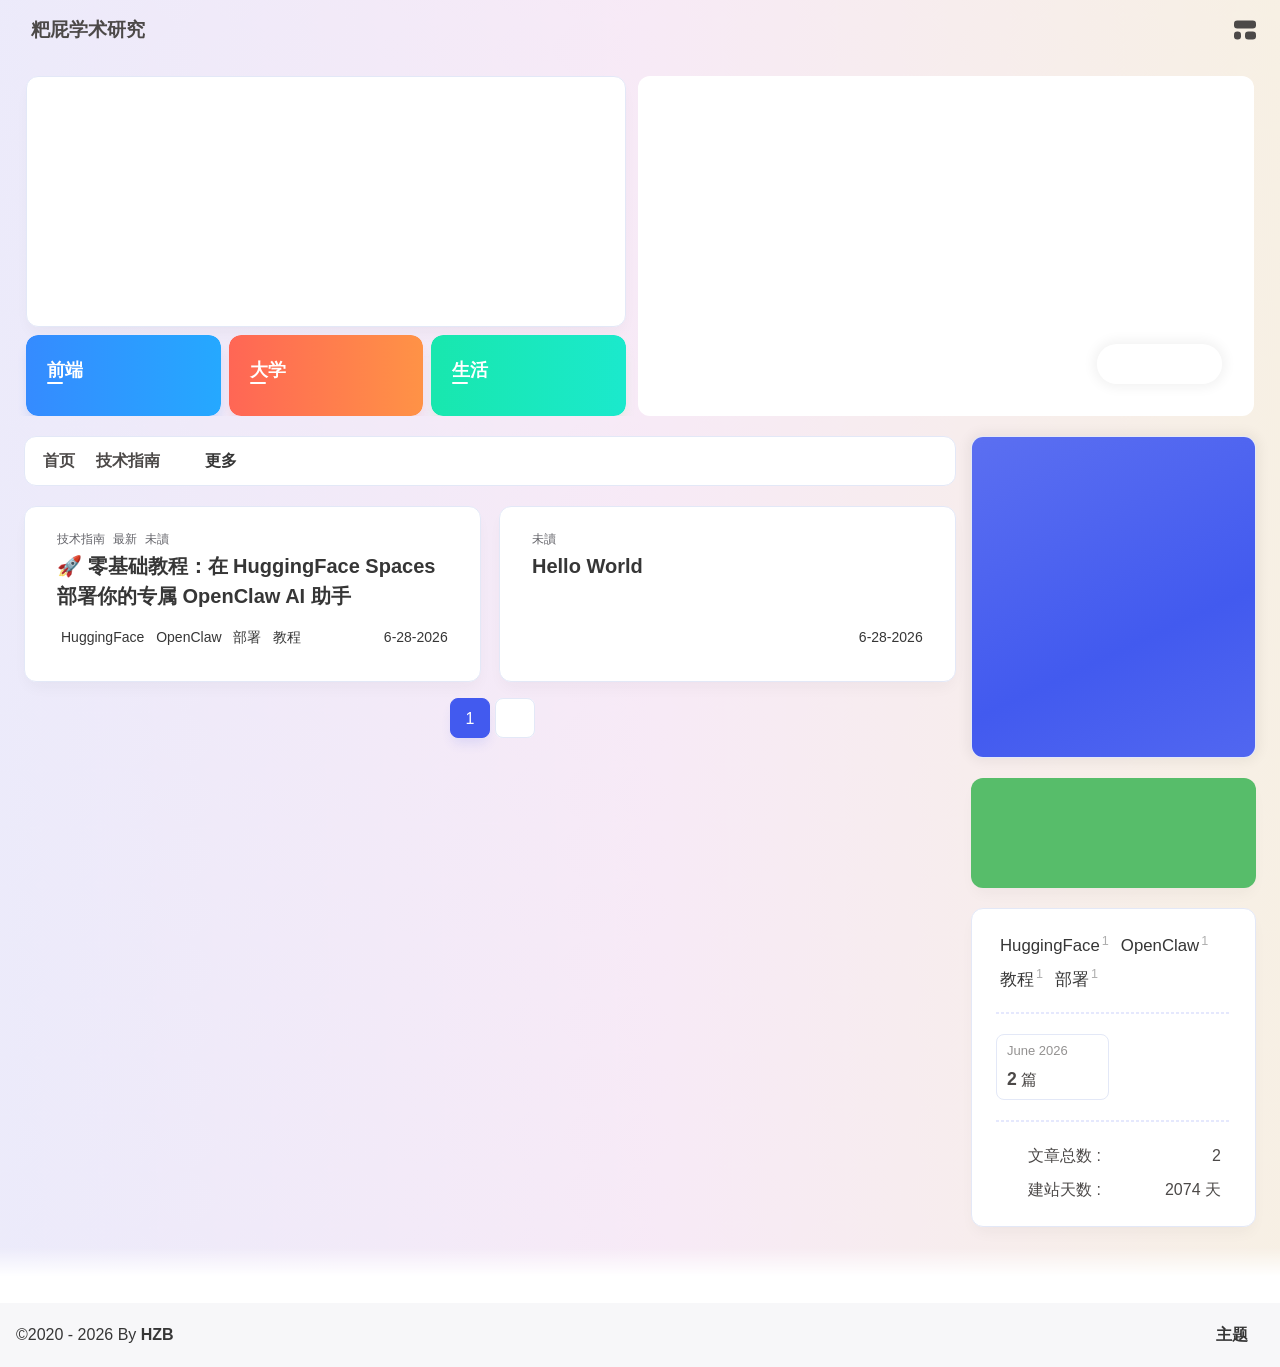
==== index.html @ 5ebb1b1a "Site updated: 2026-06-28 13:34:17" ====
<!DOCTYPE html><html lang="zh" data-theme="light"><head><meta charset="UTF-8"><meta http-equiv="X-UA-Compatible" content="IE=edge"><meta name="viewport" content="width=device-width, initial-scale=1.0, user-scalable=no"><title>粑屁学术研究</title><meta name="author" content="HZB"><meta name="copyright" content="HZB"><meta name="format-detection" content="telephone=no"><meta name="theme-color" content="#f7f9fe"><meta name="mobile-web-app-capable" content="yes"><meta name="apple-touch-fullscreen" content="yes"><meta name="apple-mobile-web-app-title" content="粑屁学术研究"><meta name="application-name" content="粑屁学术研究"><meta name="apple-mobile-web-app-capable" content="yes"><meta name="apple-mobile-web-app-status-bar-style" content="#f7f9fe"><meta property="og:type" content="website"><meta property="og:title" content="粑屁学术研究"><meta property="og:url" content="http://878088.xyz/index.html"><meta property="og:site_name" content="粑屁学术研究"><meta property="og:description"><meta property="og:locale" content="zh"><meta property="og:image" content="https://bu.dusays.com/2023/04/27/64496e511b09c.jpg"><meta property="article:author" content="HZB"><meta property="article:tag"><meta name="twitter:card" content="summary"><meta name="twitter:image" content="https://bu.dusays.com/2023/04/27/64496e511b09c.jpg"><meta name="description"><link rel="shortcut icon" href="/favicon.ico"><link rel="canonical" href="http://878088.xyz/"><link rel="preconnect" href="//cdn.cbd.int"/><meta name="google-site-verification" content="xxx"/><meta name="baidu-site-verification" content="code-xxx"/><meta name="msvalidate.01" content="xxx"/><link rel="stylesheet" href="/css/index.css"><link rel="stylesheet" href="https://cdn.cbd.int/node-snackbar@0.1.16/dist/snackbar.min.css" media="print" onload="this.media='all'"><link rel="stylesheet" href="https://cdn.cbd.int/@fancyapps/ui@6.1.6/dist/fancybox/fancybox.css" media="print" onload="this.media='all'"><script>const GLOBAL_CONFIG = {
  linkPageTop: undefined,
  peoplecanvas: {"enable":true,"img":"https://upload-bbs.miyoushe.com/upload/2024/07/27/125766904/ba62475f396df9de3316a08ed9e65d86_5680958632268053399..png"},
  postHeadAiDescription: {"enable":true,"gptName":"AnZhiYu","mode":"local","switchBtn":false,"btnLink":"https://afdian.net/item/886a79d4db6711eda42a52540025c377","randomNum":3,"basicWordCount":1000,"key":"xxxx","Referer":"https://xx.xx/"},
  diytitle: {"enable":true,"leaveTitle":"w(ﾟДﾟ)w 不要走！再看看嘛！","backTitle":"♪(^∇^*)欢迎肥来！"},
  LA51: undefined,
  greetingBox: undefined,
  twikooEnvId: '',
  commentBarrageConfig:undefined,
  music_page_default: "nav_music",
  root: '/',
  preloader: {"source":3},
  friends_vue_info: undefined,
  navMusic: true,
  mainTone: undefined,
  authorStatus: undefined,
  algolia: undefined,
  localSearch: undefined,
  translate: {"defaultEncoding":2,"translateDelay":0,"msgToTraditionalChinese":"繁","msgToSimplifiedChinese":"简","rightMenuMsgToTraditionalChinese":"转为繁体","rightMenuMsgToSimplifiedChinese":"转为简体"},
  noticeOutdate: undefined,
  highlight: {"plugin":"highlight.js","highlightCopy":true,"highlightLang":true,"highlightHeightLimit":330},
  copy: {
    success: '复制成功',
    error: '复制错误',
    noSupport: '浏览器不支持'
  },
  relativeDate: {
    homepage: false,
    simplehomepage: true,
    post: false
  },
  runtime: '天',
  date_suffix: {
    just: '刚刚',
    min: '分钟前',
    hour: '小时前',
    day: '天前',
    month: '个月前'
  },
  copyright: {"copy":true,"copyrightEbable":false,"limitCount":50,"languages":{"author":"作者: HZB","link":"链接: ","source":"来源: 粑屁学术研究","info":"著作权归作者所有。商业转载请联系作者获得授权，非商业转载请注明出处。","copySuccess":"复制成功，复制和转载请标注本文地址"}},
  lightbox: 'fancybox',
  Snackbar: {"chs_to_cht":"你已切换为繁体","cht_to_chs":"你已切换为简体","day_to_night":"你已切换为深色模式","night_to_day":"你已切换为浅色模式","bgLight":"#425AEF","bgDark":"#1f1f1f","position":"top-center"},
  source: {
    justifiedGallery: {
      js: 'https://cdn.cbd.int/flickr-justified-gallery@2.2.0/dist/fjGallery.min.js',
      css: 'https://cdn.cbd.int/flickr-justified-gallery@2.2.0/dist/fjGallery.css'
    }
  },
  isPhotoFigcaption: false,
  islazyload: true,
  isAnchor: false,
  shortcutKey: undefined,
  autoDarkmode: true
}</script><script id="config-diff">var GLOBAL_CONFIG_SITE = {
  configTitle: '粑屁学术研究',
  title: '粑屁学术研究',
  postAI: '',
  pageFillDescription: '',
  isPost: false,
  isHome: true,
  isHighlightShrink: false,
  isToc: false,
  postUpdate: '2026-06-28 13:34:13',
  postMainColor: '',
}</script><noscript><style type="text/css">
  #nav {
    opacity: 1
  }
  .justified-gallery img {
    opacity: 1
  }

  #recent-posts time,
  #post-meta time {
    display: inline !important
  }
</style></noscript><script>(win=>{
      win.saveToLocal = {
        set: (key, value, ttl) => {
          if (ttl === 0) return
          const now = Date.now()
          const expiry = now + ttl * 86400000
          const item = {
            value,
            expiry
          }
          localStorage.setItem(key, JSON.stringify(item))
        },
      
        get: key => {
          const itemStr = localStorage.getItem(key)
      
          if (!itemStr) {
            return undefined
          }
          const item = JSON.parse(itemStr)
          const now = Date.now()
      
          if (now > item.expiry) {
            localStorage.removeItem(key)
            return undefined
          }
          return item.value
        }
      }
    
      win.getScript = (url, attr = {}) => new Promise((resolve, reject) => {
        const script = document.createElement('script')
        script.src = url
        script.async = true
        script.onerror = reject
        script.onload = script.onreadystatechange = function() {
          const loadState = this.readyState
          if (loadState && loadState !== 'loaded' && loadState !== 'complete') return
          script.onload = script.onreadystatechange = null
          resolve()
        }

        Object.keys(attr).forEach(key => {
          script.setAttribute(key, attr[key])
        })

        document.head.appendChild(script)
      })
    
      win.getCSS = (url, id = false) => new Promise((resolve, reject) => {
        const link = document.createElement('link')
        link.rel = 'stylesheet'
        link.href = url
        if (id) link.id = id
        link.onerror = reject
        link.onload = link.onreadystatechange = function() {
          const loadState = this.readyState
          if (loadState && loadState !== 'loaded' && loadState !== 'complete') return
          link.onload = link.onreadystatechange = null
          resolve()
        }
        document.head.appendChild(link)
      })
    
      win.activateDarkMode = () => {
        document.documentElement.setAttribute('data-theme', 'dark')
        if (document.querySelector('meta[name="theme-color"]') !== null) {
          document.querySelector('meta[name="theme-color"]').setAttribute('content', '#18171d')
        }
      }
      win.activateLightMode = () => {
        document.documentElement.setAttribute('data-theme', 'light')
        if (document.querySelector('meta[name="theme-color"]') !== null) {
          document.querySelector('meta[name="theme-color"]').setAttribute('content', '#f7f9fe')
        }
      }
      const t = saveToLocal.get('theme')
    
          const isDarkMode = window.matchMedia('(prefers-color-scheme: dark)').matches
          const isLightMode = window.matchMedia('(prefers-color-scheme: light)').matches
          const isNotSpecified = window.matchMedia('(prefers-color-scheme: no-preference)').matches
          const hasNoSupport = !isDarkMode && !isLightMode && !isNotSpecified

          if (t === undefined) {
            if (isLightMode) activateLightMode()
            else if (isDarkMode) activateDarkMode()
            else if (isNotSpecified || hasNoSupport) {
              const now = new Date()
              const hour = now.getHours()
              const isNight = hour <= 6 || hour >= 18
              isNight ? activateDarkMode() : activateLightMode()
            }
            window.matchMedia('(prefers-color-scheme: dark)').addListener(e => {
              if (saveToLocal.get('theme') === undefined) {
                e.matches ? activateDarkMode() : activateLightMode()
              }
            })
          } else if (t === 'light') activateLightMode()
          else activateDarkMode()
        
      const asideStatus = saveToLocal.get('aside-status')
      if (asideStatus !== undefined) {
        if (asideStatus === 'hide') {
          document.documentElement.classList.add('hide-aside')
        } else {
          document.documentElement.classList.remove('hide-aside')
        }
      }
    
      const detectApple = () => {
        if(/iPad|iPhone|iPod|Macintosh/.test(navigator.userAgent)){
          document.documentElement.classList.add('apple')
        }
      }
      detectApple()
    })(window)</script><link rel="stylesheet" href="/css/custom.css" media="defer" onload="this.media='all'"><meta name="generator" content="Hexo 8.1.2"></head><body data-type="anzhiyu"><div id="web_bg"></div><div id="an_music_bg"></div><div id="loading-box" onclick="document.getElementById(&quot;loading-box&quot;).classList.add(&quot;loaded&quot;)"><div class="loading-bg"><img class="loading-img nolazyload" alt="加载头像" src="https://npm.elemecdn.com/anzhiyu-blog-static@1.0.4/img/avatar.jpg"/><div class="loading-image-dot"></div></div></div><script>const preloader = {
  endLoading: () => {
    document.getElementById('loading-box').classList.add("loaded");
  },
  initLoading: () => {
    document.getElementById('loading-box').classList.remove("loaded")
  }
}
window.addEventListener('load',()=> { preloader.endLoading() })
setTimeout(function(){preloader.endLoading();},10000)

if (true) {
  document.addEventListener('pjax:send', () => { preloader.initLoading() })
  document.addEventListener('pjax:complete', () => { preloader.endLoading() })
}</script><link rel="stylesheet" href="https://cdn.cbd.int/anzhiyu-theme-static@1.1.10/progress_bar/progress_bar.css"/><script async="async" src="https://cdn.cbd.int/pace-js@1.2.4/pace.min.js" data-pace-options="{ &quot;restartOnRequestAfter&quot;:false,&quot;eventLag&quot;:false}"></script><div class="page" id="body-wrap"><header class="not-top-img" id="page-header"><nav id="nav"><div id="nav-group"><span id="blog_name"><a id="site-name" href="/" accesskey="h"><div class="title">粑屁学术研究</div><i class="anzhiyufont anzhiyu-icon-house-chimney"></i></a></span><div class="mask-name-container"><div id="name-container"><a id="page-name" href="javascript:anzhiyu.scrollToDest(0, 500)">PAGE_NAME</a></div></div><div id="menus"></div><div id="nav-right"><div class="nav-button" id="randomPost_button"><a class="site-page" onclick="toRandomPost()" title="隨機前往一個文章" href="javascript:void(0);"><i class="anzhiyufont anzhiyu-icon-dice"></i></a></div><input id="center-console" type="checkbox"/><label class="widget" for="center-console" title="中控台" onclick="anzhiyu.switchConsole();"><i class="left"></i><i class="widget center"></i><i class="widget right"></i></label><div id="console"><div class="console-card-group-reward"><ul class="reward-all console-card"><li class="reward-item"><a href="https://npm.elemecdn.com/anzhiyu-blog@1.1.6/img/post/common/qrcode-weichat.png" target="_blank"><img class="post-qr-code-img" alt="微信" src= "[data-uri]" onerror="this.onerror=null,this.src=&quot;/img/404.jpg&quot;" data-lazy-src="https://npm.elemecdn.com/anzhiyu-blog@1.1.6/img/post/common/qrcode-weichat.png"/></a><div class="post-qr-code-desc">微信</div></li><li class="reward-item"><a href="https://npm.elemecdn.com/anzhiyu-blog@1.1.6/img/post/common/qrcode-alipay.png" target="_blank"><img class="post-qr-code-img" alt="支付宝" src= "[data-uri]" onerror="this.onerror=null,this.src=&quot;/img/404.jpg&quot;" data-lazy-src="https://npm.elemecdn.com/anzhiyu-blog@1.1.6/img/post/common/qrcode-alipay.png"/></a><div class="post-qr-code-desc">支付宝</div></li></ul></div><div class="console-card-group"><div class="console-card-group-left"><div class="console-card" id="card-newest-comments"><div class="card-content"><div class="author-content-item-tips">互動</div><span class="author-content-item-title"> 最新评论</span></div><div class="aside-list"><span>正在加载中...</span></div></div></div><div class="console-card-group-right"><div class="console-card tags"><div class="card-content"><div class="author-content-item-tips">興趣點</div><span class="author-content-item-title">尋找你感興趣的領域</span><div class="card-tags"><div class="item-headline"></div><div class="card-tag-cloud"><a href="/tags/HuggingFace/" style="font-size: 1.05rem;">HuggingFace<sup>1</sup></a><a href="/tags/OpenClaw/" style="font-size: 1.05rem;">OpenClaw<sup>1</sup></a><a href="/tags/%E6%95%99%E7%A8%8B/" style="font-size: 1.05rem;">教程<sup>1</sup></a><a href="/tags/%E9%83%A8%E7%BD%B2/" style="font-size: 1.05rem;">部署<sup>1</sup></a></div></div><hr/></div></div><div class="console-card history"><div class="item-headline"><i class="anzhiyufont anzhiyu-icon-box-archiv"></i><span>文章</span></div><div class="card-archives"><div class="item-headline"><i class="anzhiyufont anzhiyu-icon-archive"></i><span>归档</span></div><ul class="card-archive-list"><li class="card-archive-list-item"><a class="card-archive-list-link" href="/archives/2026/06/"><span class="card-archive-list-date">June 2026</span><div class="card-archive-list-count-group"><span class="card-archive-list-count">2</span><span>篇</span></div></a></li></ul></div><hr/></div></div></div><div class="button-group"><div class="console-btn-item"><a class="darkmode_switchbutton" title="顯示模式切換" href="javascript:void(0);"><i class="anzhiyufont anzhiyu-icon-moon"></i></a></div><div class="console-btn-item" id="consoleHideAside" onclick="anzhiyu.hideAsideBtn()" title="邊欄顯示控制"><a class="asideSwitch"><i class="anzhiyufont anzhiyu-icon-arrows-left-right"></i></a></div><div class="console-btn-item" id="consoleMusic" onclick="anzhiyu.musicToggle()" title="音樂開關"><a class="music-switch"><i class="anzhiyufont anzhiyu-icon-music"></i></a></div></div><div class="console-mask" onclick="anzhiyu.hideConsole()" href="javascript:void(0);"></div></div><div class="nav-button" id="nav-totop"><a class="totopbtn" href="javascript:void(0);"><i class="anzhiyufont anzhiyu-icon-arrow-up"></i><span id="percent" onclick="anzhiyu.scrollToDest(0,500)">0</span></a></div><div id="toggle-menu"><a class="site-page" href="javascript:void(0);" title="切換"><i class="anzhiyufont anzhiyu-icon-bars"></i></a></div></div></div></nav></header><main id="blog-container"><div id="home_top"><div class="swiper_container_card" style="height: auto;width: 100%"><div id="bannerGroup"><div id="random-banner"><canvas id="peoplecanvas"></canvas><a id="random-hover" href="javascript:toRandomPost()"><i class="anzhiyufont anzhiyu-icon-paper-plane"></i><div class="bannerText">随便逛逛<i class="anzhiyufont anzhiyu-icon-arrow-right"></i></div></a></div><div class="categoryGroup"><div class="categoryItem" style="box-shadow:var(--anzhiyu-shadow-blue)"><a class="categoryButton blue" href="/categories/%E5%89%8D%E7%AB%AF%E5%BC%80%E5%8F%91/"><span class="categoryButtonText">前端</span><i class="anzhiyufont anzhiyu-icon-dove"></i></a></div><div class="categoryItem" style="box-shadow:var(--anzhiyu-shadow-red)"><a class="categoryButton red" href="/categories/%E5%A4%A7%E5%AD%A6%E7%94%9F%E6%B6%AF/"><span class="categoryButtonText">大学</span><i class="anzhiyufont anzhiyu-icon-fire"></i></a></div><div class="categoryItem" style="box-shadow:var(--anzhiyu-shadow-green)"><a class="categoryButton green" href="/categories/%E7%94%9F%E6%B4%BB%E6%97%A5%E5%B8%B8/"><span class="categoryButtonText">生活</span><i class="anzhiyufont anzhiyu-icon-book"></i></a></div></div></div><div class="topGroup"><div class="recent-post-item" onclick="pjax.loadUrl(&quot;/2026/06/28/hello-world/&quot;)"><div class="post_cover left_radius"><a href="2026/06/28/hello-world/" title="Hello World"><span class="recent-post-top-text">荐</span><img class="post_bg" onerror="this.onerror=null;this.src='/img/404.jpg'" alt="cover"></a></div><div class="recent-post-info"><a class="article-title" href="2026/06/28/hello-world/" title="Hello World">Hello World</a></div></div><div class="recent-post-item" onclick="pjax.loadUrl(&quot;/2026/06/28/huggingface-spaces-deploy/&quot;)"><div class="post_cover left_radius"><a href="2026/06/28/huggingface-spaces-deploy/" title="🚀 零基础教程：在 HuggingFace Spaces 部署你的专属 OpenClaw AI 助手"><span class="recent-post-top-text">荐</span><img class="post_bg" onerror="this.onerror=null;this.src='/img/404.jpg'" alt="cover"></a></div><div class="recent-post-info"><a class="article-title" href="2026/06/28/huggingface-spaces-deploy/" title="🚀 零基础教程：在 HuggingFace Spaces 部署你的专属 OpenClaw AI 助手">🚀 零基础教程：在 HuggingFace Spaces 部署你的专属 OpenClaw AI 助手</a></div></div><a class="todayCard" id="todayCard" target="_blank" rel="noopener" href="https://docs.anheyu.com/" style="z-index: 1;"><div class="todayCard-info"><div class="todayCard-tips">新品主题</div><div class="todayCard-title">Theme-AnZhiYu</div></div><img class="todayCard-cover" src= "[data-uri]" onerror="this.onerror=null,this.src=&quot;/img/404.jpg&quot;" data-lazy-src="https://bu.dusays.com/2023/05/13/645fa3cf90d70.webp" onerror="this.onerror=null;this.src='/img/404.jpg'" alt="封面"><div class="banner-button-group"><div class="banner-button" onclick="event.stopPropagation();event.preventDefault();anzhiyu.hideTodayCard();"><i class="anzhiyufont anzhiyu-icon-arrow-circle-right"></i><span class="banner-button-text">更多推荐</span></div></div></a></div><link rel="stylesheet"></div></div><div class="layout" id="content-inner"><div class="recent-posts" id="recent-posts"><div id="categoryBar"><div class="category-bar" id="category-bar"><div id="catalog-bar"><div id="catalog-list"><div class="catalog-list-item" id="首页"><a href="/">首页</a></div>
    <div class="catalog-list-item" id="/categories/技术指南/">
      <a href="/categories/技术指南/">
        技术指南
      </a>
    </div>
    </div><div class="category-bar-next" id="category-bar-next" onclick="anzhiyu.scrollCategoryBarToRight()"><i class="anzhiyufont anzhiyu-icon-angle-double-right"></i></div><a class="catalog-more" href="/categories/">更多</a></div></div></div><div class="recent-post-item lastestpost-item" onclick="pjax.loadUrl('/2026/06/28/huggingface-spaces-deploy/')"><div class="recent-post-info no-cover"><div class="recent-post-info-top"><div class="recent-post-info-top-tips"><div class="article-categories-original">技术指南</div><span class="newPost">最新</span><a class="unvisited-post" href="/2026/06/28/huggingface-spaces-deploy/" title="🚀 零基础教程：在 HuggingFace Spaces 部署你的专属 OpenClaw AI 助手">未讀</a></div><a class="article-title" href="/2026/06/28/huggingface-spaces-deploy/" title="🚀 零基础教程：在 HuggingFace Spaces 部署你的专属 OpenClaw AI 助手">🚀 零基础教程：在 HuggingFace Spaces 部署你的专属 OpenClaw AI 助手</a></div><div class="article-meta-wrap"><span class="post-meta-date"><i class="anzhiyufont anzhiyu-icon-calendar-days" style="font-size: 15px; display:none"></i><span class="article-meta-label">发表于</span><time datetime="2026-06-28T13:33:00.000Z" title="发表于 2026-06-28 13:33:00" time="2026-06-28 13:33:00">2026-06-28</time><time class="time_hidden" datetime="2026-06-28T13:34:05.683Z" title="更新于 2026-06-28 13:34:05" time="2026-06-28 13:34:05">2026-06-28</time></span><span class="article-meta tags"><a class="article-meta__tags" href="/tags/HuggingFace/" event.cancelbubble onclick="window.event.cancelBubble=true;"><span> <i class="anzhiyufont anzhiyu-icon-hashtag"></i>HuggingFace</span></a><a class="article-meta__tags" href="/tags/OpenClaw/" event.cancelbubble onclick="window.event.cancelBubble=true;"><span> <i class="anzhiyufont anzhiyu-icon-hashtag"></i>OpenClaw</span></a><a class="article-meta__tags" href="/tags/%E9%83%A8%E7%BD%B2/" event.cancelbubble onclick="window.event.cancelBubble=true;"><span> <i class="anzhiyufont anzhiyu-icon-hashtag"></i>部署</span></a><a class="article-meta__tags" href="/tags/%E6%95%99%E7%A8%8B/" event.cancelbubble onclick="window.event.cancelBubble=true;"><span> <i class="anzhiyufont anzhiyu-icon-hashtag"></i>教程</span></a></span></div><div class="content">想要拥有一个能够自主运行、支持多模型切换且自带个人博客管理能力的 AI 助手吗？通过 HuggingFace Spaces，你可以低成本（甚至免费）部署一套完整的 OpenClaw 环境。
本教程将带你通过一个高度集成的启动脚本，快速搭建起一个包含 OpenClaw Gateway、OpenList 以及 自动同步备份 功能的强大空间。
🌟 核心亮点
全自动初始化：一键配置 OpenClaw 运行环境与目录结构。
多模型动态调度：支持 Google Gemini 系列与 Ollama 云端模型，自动构建轮询备选列表。
集成 Hexo 博客：内置博客初始化与 Git 自动部署流程，让 AI 帮你写文章并直接发布。
持久化同步：内置 sync.py 备份与恢复机制，确保你的助手记忆不丢失。
专业级网关：通过 Nginx 配置反向代理，统一管理 /openclaw 和 /openlist 路径。


🛠️ 部署步骤第一步：创建 HuggingFace Space
登录 HuggingFace，点击 New Space。
Space Name: 随意填写（例如 my-openclaw-as ...</div></div></div><div class="recent-post-item" onclick="pjax.loadUrl('/2026/06/28/hello-world/')"><div class="recent-post-info no-cover"><div class="recent-post-info-top"><div class="recent-post-info-top-tips"><a class="unvisited-post" href="/2026/06/28/hello-world/" title="Hello World">未讀</a></div><a class="article-title" href="/2026/06/28/hello-world/" title="Hello World">Hello World</a></div><div class="article-meta-wrap"><span class="post-meta-date"><i class="anzhiyufont anzhiyu-icon-calendar-days" style="font-size: 15px; display:none"></i><span class="article-meta-label">发表于</span><time datetime="2026-06-28T12:13:54.469Z" title="发表于 2026-06-28 12:13:54" time="2026-06-28 12:13:54">2026-06-28</time><time class="time_hidden" datetime="2026-06-28T12:13:54.469Z" title="更新于 2026-06-28 12:13:54" time="2026-06-28 12:13:54">2026-06-28</time></span></div><div class="content">Welcome to Hexo! This is your very first post. Check documentation for more info. If you get any problems when using Hexo, you can find the answer in troubleshooting or you can ask me on GitHub.
Quick StartCreate a new post1$ hexo new &quot;My New Post&quot;

More info: Writing
Run server1$ hexo server

More info: Server
Generate static files1$ hexo generate

More info: Generating
Deploy to remote sites1$ hexo deploy

More info: Deployment
</div></div></div><nav id="pagination"><div class="pagination"><span class="page-number current">1</span><div class="toPageGroup"><input id="toPageText" oninput="value=value.replace(/[^0-9]/g,'')" maxlength="3" onkeyup="this.value=this.value.replace(/[^u4e00-u9fa5w]/g,'')" aria-label="toPage"><a id="toPageButton" onclick="anzhiyu.toPage()"><i class="anzhiyufont anzhiyu-icon-angles-right" style="font-weight: inherit; font-size: 1rem;"></i></a></div></div></nav></div><div class="aside-content" id="aside-content"><div class="card-widget card-info"><div class="card-content"><div class="author-info-avatar"><img class="avatar-img" src= "[data-uri]" onerror="this.onerror=null,this.src=&quot;/img/404.jpg&quot;" data-lazy-src="https://bu.dusays.com/2023/04/27/64496e511b09c.jpg" onerror="this.onerror=null;this.src='/img/friend_404.gif'" alt="avatar"/></div><div class="author-info__description"></div></div></div><div class="card-widget anzhiyu-right-widget" id="card-wechat" onclick="null"><div id="flip-wrapper"><div id="flip-content"><div class="face" style="background: url(https://bu.dusays.com/2023/01/13/63c02edf44033.png) center center / 100% no-repeat"></div><div class="back face" style="background: url(https://bu.dusays.com/2023/05/13/645fa415e8694.png) center center / 100% no-repeat"></div></div></div></div><div class="sticky_layout"><div class="card-widget"><div class="card-tags"><div class="item-headline"></div><div class="card-tag-cloud"><a href="/tags/HuggingFace/" style="font-size: 1.05rem;">HuggingFace<sup>1</sup></a><a href="/tags/OpenClaw/" style="font-size: 1.05rem;">OpenClaw<sup>1</sup></a><a href="/tags/%E6%95%99%E7%A8%8B/" style="font-size: 1.05rem;">教程<sup>1</sup></a><a href="/tags/%E9%83%A8%E7%BD%B2/" style="font-size: 1.05rem;">部署<sup>1</sup></a></div></div><hr/><div class="card-archives"><div class="item-headline"><i class="anzhiyufont anzhiyu-icon-archive"></i><span>归档</span></div><ul class="card-archive-list"><li class="card-archive-list-item"><a class="card-archive-list-link" href="/archives/2026/06/"><span class="card-archive-list-date">June 2026</span><div class="card-archive-list-count-group"><span class="card-archive-list-count">2</span><span>篇</span></div></a></li></ul></div><hr/><div class="card-webinfo"><div class="item-headline"><i class="anzhiyufont anzhiyu-icon-chart-line"></i><span>网站资讯</span></div><div class="webinfo"><div class="webinfo-item"><div class="webinfo-item-title"><i class="anzhiyufont anzhiyu-icon-file-lines"></i><div class="item-name">文章总数 :</div></div><div class="item-count">2</div></div><div class="webinfo-item"><div class="webinfo-item-title"><i class="anzhiyufont anzhiyu-icon-stopwatch"></i><div class="item-name">建站天数 :</div></div><div class="item-count" id="runtimeshow" data-publishDate="2021-04-01T00:00:00.000Z"><i class="anzhiyufont anzhiyu-icon-spinner anzhiyu-spin"></i></div></div></div></div></div></div></div></div></main><footer id="footer"><div id="footer-wrap"></div><div id="footer-bar"><div class="footer-bar-links"><div class="footer-bar-left"><div id="footer-bar-tips"><div class="copyright">&copy;2020 - 2026 By <a class="footer-bar-link" href="/" title="HZB" target="_blank">HZB</a></div></div><div id="footer-type-tips"></div></div><div class="footer-bar-right"><a class="footer-bar-link" target="_blank" rel="noopener" href="https://github.com/anzhiyu-c/hexo-theme-anzhiyu" title="主题">主题</a></div></div></div></footer></div><div id="sidebar"><div id="menu-mask"></div><div id="sidebar-menus"><div class="sidebar-site-data site-data is-center"><a href="/archives/" title="archive"><div class="headline">文章</div><div class="length-num">2</div></a><a href="/tags/" title="tag"><div class="headline">标签</div><div class="length-num">4</div></a><a href="/categories/" title="category"><div class="headline">分类</div><div class="length-num">1</div></a></div><span class="sidebar-menu-item-title">功能</span><div class="sidebar-menu-item"><a class="darkmode_switchbutton menu-child" href="javascript:void(0);" title="显示模式"><i class="anzhiyufont anzhiyu-icon-circle-half-stroke"></i><span>显示模式</span></a></div><div class="back-menu-list-groups"><div class="back-menu-list-group"><div class="back-menu-list-title">网页</div><div class="back-menu-list"><a class="back-menu-item" target="_blank" rel="noopener" href="https://hexo.anheyu.com/" title="博客"><img class="back-menu-item-icon" src= "[data-uri]" onerror="this.onerror=null,this.src=&quot;/img/404.jpg&quot;" data-lazy-src="/img/favicon.ico" alt="博客"/><span class="back-menu-item-text">博客</span></a></div></div><div class="back-menu-list-group"><div class="back-menu-list-title">项目</div><div class="back-menu-list"><a class="back-menu-item" target="_blank" rel="noopener" href="https://image.anheyu.com/" title="安知鱼图床"><img class="back-menu-item-icon" src= "[data-uri]" onerror="this.onerror=null,this.src=&quot;/img/404.jpg&quot;" data-lazy-src="https://image.anheyu.com/favicon.ico" alt="安知鱼图床"/><span class="back-menu-item-text">安知鱼图床</span></a></div></div></div><span class="sidebar-menu-item-title">标签</span><div class="card-tags"><div class="item-headline"></div><div class="card-tag-cloud"><a href="/tags/HuggingFace/" style="font-size: 0.88rem;">HuggingFace<sup>1</sup></a><a href="/tags/OpenClaw/" style="font-size: 0.88rem;">OpenClaw<sup>1</sup></a><a href="/tags/%E6%95%99%E7%A8%8B/" style="font-size: 0.88rem;">教程<sup>1</sup></a><a href="/tags/%E9%83%A8%E7%BD%B2/" style="font-size: 0.88rem;">部署<sup>1</sup></a></div></div><hr/></div></div><div id="rightside"><div id="rightside-config-hide"><button id="translateLink" type="button" title="简繁转换">繁</button><button id="darkmode" type="button" title="浅色和深色模式转换"><i class="anzhiyufont anzhiyu-icon-circle-half-stroke"></i></button><button id="hide-aside-btn" type="button" title="单栏和双栏切换"><i class="anzhiyufont anzhiyu-icon-arrows-left-right"></i></button></div><div id="rightside-config-show"><button id="rightside-config" type="button" title="设置"><i class="anzhiyufont anzhiyu-icon-gear"></i></button><button id="go-up" type="button" title="回到顶部"><i class="anzhiyufont anzhiyu-icon-arrow-up"></i></button></div></div><div id="nav-music"><a id="nav-music-hoverTips" onclick="anzhiyu.musicToggle()" accesskey="m">播放音乐</a><div id="console-music-bg"></div><meting-js id="8152976493" server="netease" type="playlist" mutex="true" preload="none" theme="var(--anzhiyu-main)" data-lrctype="0" order="random" volume="0.7"></meting-js></div><div id="rightMenu"><div class="rightMenu-group rightMenu-small"><div class="rightMenu-item" id="menu-backward"><i class="anzhiyufont anzhiyu-icon-arrow-left"></i></div><div class="rightMenu-item" id="menu-forward"><i class="anzhiyufont anzhiyu-icon-arrow-right"></i></div><div class="rightMenu-item" id="menu-refresh"><i class="anzhiyufont anzhiyu-icon-arrow-rotate-right" style="font-size: 1rem;"></i></div><div class="rightMenu-item" id="menu-top"><i class="anzhiyufont anzhiyu-icon-arrow-up"></i></div></div><div class="rightMenu-group rightMenu-line rightMenuPlugin"><div class="rightMenu-item" id="menu-copytext"><i class="anzhiyufont anzhiyu-icon-copy"></i><span>复制选中文本</span></div><div class="rightMenu-item" id="menu-pastetext"><i class="anzhiyufont anzhiyu-icon-paste"></i><span>粘贴文本</span></div><a class="rightMenu-item" id="menu-commenttext"><i class="anzhiyufont anzhiyu-icon-comment-medical"></i><span>引用到评论</span></a><div class="rightMenu-item" id="menu-newwindow"><i class="anzhiyufont anzhiyu-icon-window-restore"></i><span>新窗口打开</span></div><div class="rightMenu-item" id="menu-copylink"><i class="anzhiyufont anzhiyu-icon-link"></i><span>复制链接地址</span></div><div class="rightMenu-item" id="menu-copyimg"><i class="anzhiyufont anzhiyu-icon-images"></i><span>复制此图片</span></div><div class="rightMenu-item" id="menu-downloadimg"><i class="anzhiyufont anzhiyu-icon-download"></i><span>下载此图片</span></div><div class="rightMenu-item" id="menu-newwindowimg"><i class="anzhiyufont anzhiyu-icon-window-restore"></i><span>新窗口打开图片</span></div><div class="rightMenu-item" id="menu-search"><i class="anzhiyufont anzhiyu-icon-magnifying-glass"></i><span>站内搜索</span></div><div class="rightMenu-item" id="menu-searchBaidu"><i class="anzhiyufont anzhiyu-icon-magnifying-glass"></i><span>百度搜索</span></div><div class="rightMenu-item" id="menu-music-toggle"><i class="anzhiyufont anzhiyu-icon-play"></i><span>播放音乐</span></div><div class="rightMenu-item" id="menu-music-back"><i class="anzhiyufont anzhiyu-icon-backward"></i><span>切换到上一首</span></div><div class="rightMenu-item" id="menu-music-forward"><i class="anzhiyufont anzhiyu-icon-forward"></i><span>切换到下一首</span></div><div class="rightMenu-item" id="menu-music-playlist" onclick="window.open(&quot;https://y.qq.com/n/ryqq/playlist/8802438608&quot;, &quot;_blank&quot;);" style="display: none;"><i class="anzhiyufont anzhiyu-icon-radio"></i><span>查看所有歌曲</span></div><div class="rightMenu-item" id="menu-music-copyMusicName"><i class="anzhiyufont anzhiyu-icon-copy"></i><span>复制歌名</span></div></div><div class="rightMenu-group rightMenu-line rightMenuOther"><a class="rightMenu-item menu-link" id="menu-randomPost"><i class="anzhiyufont anzhiyu-icon-shuffle"></i><span>随便逛逛</span></a><a class="rightMenu-item menu-link" href="/categories/"><i class="anzhiyufont anzhiyu-icon-cube"></i><span>博客分类</span></a><a class="rightMenu-item menu-link" href="/tags/"><i class="anzhiyufont anzhiyu-icon-tags"></i><span>文章标签</span></a></div><div class="rightMenu-group rightMenu-line rightMenuOther"><a class="rightMenu-item" id="menu-copy" href="javascript:void(0);"><i class="anzhiyufont anzhiyu-icon-copy"></i><span>复制地址</span></a><a class="rightMenu-item" id="menu-commentBarrage" href="javascript:void(0);"><i class="anzhiyufont anzhiyu-icon-message"></i><span class="menu-commentBarrage-text">关闭热评</span></a><a class="rightMenu-item" id="menu-darkmode" href="javascript:void(0);"><i class="anzhiyufont anzhiyu-icon-circle-half-stroke"></i><span class="menu-darkmode-text">深色模式</span></a><a class="rightMenu-item" id="menu-translate" href="javascript:void(0);"><i class="anzhiyufont anzhiyu-icon-language"></i><span>轉為繁體</span></a></div></div><div id="rightmenu-mask"></div><div><script src="/js/utils.js"></script><script src="/js/main.js"></script><script src="/js/tw_cn.js"></script><script src="https://cdn.cbd.int/@fancyapps/ui@6.1.6/dist/fancybox/fancybox.umd.js"></script><script src="https://cdn.cbd.int/instant.page@5.2.0/instantpage.js" type="module"></script><script src="https://cdn.cbd.int/vanilla-lazyload@19.1.3/dist/lazyload.iife.min.js"></script><script src="https://cdn.cbd.int/node-snackbar@0.1.16/dist/snackbar.min.js"></script><canvas id="universe"></canvas><script async src="https://npm.elemecdn.com/anzhiyu-theme-static@1.0.0/dark/dark.js"></script><script>// 消除控制台打印
var HoldLog = console.log;
console.log = function () {};
let now1 = new Date();
queueMicrotask(() => {
  const Log = function () {
    HoldLog.apply(console, arguments);
  }; //在恢复前输出日志
  const grt = new Date("04/01/2021 00:00:00"); //此处修改你的建站时间或者网站上线时间
  now1.setTime(now1.getTime() + 250);
  const days = (now1 - grt) / 1000 / 60 / 60 / 24;
  const dnum = Math.floor(days);
  const ascll = [
    `欢迎使用安知鱼!`,
    `生活明朗, 万物可爱`,
    `
        
       █████╗ ███╗   ██╗███████╗██╗  ██╗██╗██╗   ██╗██╗   ██╗
      ██╔══██╗████╗  ██║╚══███╔╝██║  ██║██║╚██╗ ██╔╝██║   ██║
      ███████║██╔██╗ ██║  ███╔╝ ███████║██║ ╚████╔╝ ██║   ██║
      ██╔══██║██║╚██╗██║ ███╔╝  ██╔══██║██║  ╚██╔╝  ██║   ██║
      ██║  ██║██║ ╚████║███████╗██║  ██║██║   ██║   ╚██████╔╝
      ╚═╝  ╚═╝╚═╝  ╚═══╝╚══════╝╚═╝  ╚═╝╚═╝   ╚═╝    ╚═════╝
        
        `,
    "已上线",
    dnum,
    "天",
    "©2020 By 安知鱼 V1.7.1",
  ];
  const ascll2 = [`NCC2-036`, `调用前置摄像头拍照成功，识别为【小笨蛋】.`, `Photo captured: `, `🤪`];

  setTimeout(
    Log.bind(
      console,
      `\n%c${ascll[0]} %c ${ascll[1]} %c ${ascll[2]} %c${ascll[3]}%c ${ascll[4]}%c ${ascll[5]}\n\n%c ${ascll[6]}\n`,
      "color:#425AEF",
      "",
      "color:#425AEF",
      "color:#425AEF",
      "",
      "color:#425AEF",
      ""
    )
  );
  setTimeout(
    Log.bind(
      console,
      `%c ${ascll2[0]} %c ${ascll2[1]} %c \n${ascll2[2]} %c\n${ascll2[3]}\n`,
      "color:white; background-color:#4fd953",
      "",
      "",
      'background:url("https://npm.elemecdn.com/anzhiyu-blog@1.1.6/img/post/common/tinggge.gif") no-repeat;font-size:450%'
    )
  );

  setTimeout(Log.bind(console, "%c WELCOME %c 你好，小笨蛋.", "color:white; background-color:#4f90d9", ""));

  setTimeout(
    console.warn.bind(
      console,
      "%c ⚡ Powered by 安知鱼 %c 你正在访问 HZB 的博客.",
      "color:white; background-color:#f0ad4e",
      ""
    )
  );

  setTimeout(Log.bind(console, "%c W23-12 %c 你已打开控制台.", "color:white; background-color:#4f90d9", ""));

  setTimeout(
    console.warn.bind(console, "%c S013-782 %c 你现在正处于监控中.", "color:white; background-color:#d9534f", "")
  );
});</script><script async src="/anzhiyu/random.js"></script><div class="js-pjax"><script>if (typeof gsap === "object") {
  getScript("/js/anzhiyu/people.js", {defer:true})
} else {
  getScript("https://cdn.cbd.int/anzhiyu-theme-static@1.0.0/gsap/gsap.min.js").then(()=>{
    getScript("/js/anzhiyu/people.js", {defer:true})
  });
}</script><input type="hidden" name="page-type" id="page-type" value="anzhiyu"></div><script>var visitorMail = "";
</script><script async data-pjax src="https://cdn.cbd.int/anzhiyu-theme-static@1.0.0/waterfall/waterfall.js"></script><script src="https://cdn.cbd.int/qrcodejs@1.0.0/qrcode.min.js"></script><link rel="stylesheet" href="https://cdn.cbd.int/anzhiyu-theme-static@1.1.9/icon/ali_iconfont_css.css"><link rel="stylesheet" href="https://cdn.cbd.int/anzhiyu-theme-static@1.0.0/aplayer/APlayer.min.css" media="print" onload="this.media='all'"><script src="https://cdn.cbd.int/anzhiyu-blog-static@1.0.1/js/APlayer.min.js"></script><script src="https://cdn.cbd.int/hexo-anzhiyu-music@1.0.1/assets/js/Meting2.min.js"></script><script src="https://cdn.cbd.int/pjax@0.2.8/pjax.min.js"></script><script>let pjaxSelectors = ["head > title","#config-diff","#body-wrap","#rightside-config-hide","#rightside-config-show",".js-pjax"]
var pjax = new Pjax({
  elements: 'a:not([target="_blank"])',
  selectors: pjaxSelectors,
  cacheBust: false,
  analytics: false,
  scrollRestoration: false
})

document.addEventListener('pjax:send', function () {
  // removeEventListener scroll 
  anzhiyu.removeGlobalFnEvent('pjax')
  anzhiyu.removeGlobalFnEvent('themeChange')

  document.getElementById('rightside').classList.remove('rightside-show')
  
  if (window.aplayers) {
    for (let i = 0; i < window.aplayers.length; i++) {
      if (!window.aplayers[i].options.fixed) {
        window.aplayers[i].destroy()
      }
    }
  }

  typeof typed === 'object' && typed.destroy()

  //reset readmode
  const $bodyClassList = document.body.classList
  $bodyClassList.contains('read-mode') && $bodyClassList.remove('read-mode')
})

document.addEventListener('pjax:complete', function () {
  window.refreshFn()

  document.querySelectorAll('script[data-pjax]').forEach(item => {
    const newScript = document.createElement('script')
    const content = item.text || item.textContent || item.innerHTML || ""
    Array.from(item.attributes).forEach(attr => newScript.setAttribute(attr.name, attr.value))
    newScript.appendChild(document.createTextNode(content))
    item.parentNode.replaceChild(newScript, item)
  })

  GLOBAL_CONFIG.islazyload && window.lazyLoadInstance.update()

  typeof panguInit === 'function' && panguInit()

  // google analytics
  typeof gtag === 'function' && gtag('config', '', {'page_path': window.location.pathname});

  // baidu analytics
  typeof _hmt === 'object' && _hmt.push(['_trackPageview',window.location.pathname]);

  typeof loadMeting === 'function' && document.getElementsByClassName('aplayer').length && loadMeting()

  // prismjs
  typeof Prism === 'object' && Prism.highlightAll()
})

document.addEventListener('pjax:error', e => {
  if (e.request.status === 404) {
    pjax.loadUrl('/404.html')
  }
})</script><script charset="UTF-8" src="https://cdn.cbd.int/anzhiyu-theme-static@1.1.5/accesskey/accesskey.js"></script></div><div id="popup-window"><div class="popup-window-title">通知</div><div class="popup-window-divider"></div><div class="popup-window-content"><div class="popup-tip">你好呀</div><div class="popup-link"><i class="anzhiyufont anzhiyu-icon-arrow-circle-right"></i></div></div></div></body></html>
---- css/custom.css ----
/* 网站背景渐变美化 */
#web_bg {
    background: linear-gradient(90deg, rgba(135, 206, 235, .1), rgba(147, 112, 219, .1) 25%, rgba(255, 105, 180, .1) 50%, rgba(255, 165, 0, .1) 75%, rgba(124, 252, 0, .1) 100%);
    transition: background 0.5s ease;
}

[data-theme=dark] #web_bg {
    background: linear-gradient(90deg, rgba(20, 20, 40, .5), rgba(40, 20, 60, .5) 25%, rgba(60, 20, 40, .5) 50%, rgba(40, 40, 20, .5) 75%, rgba(20, 40, 20, .5) 100%);
}
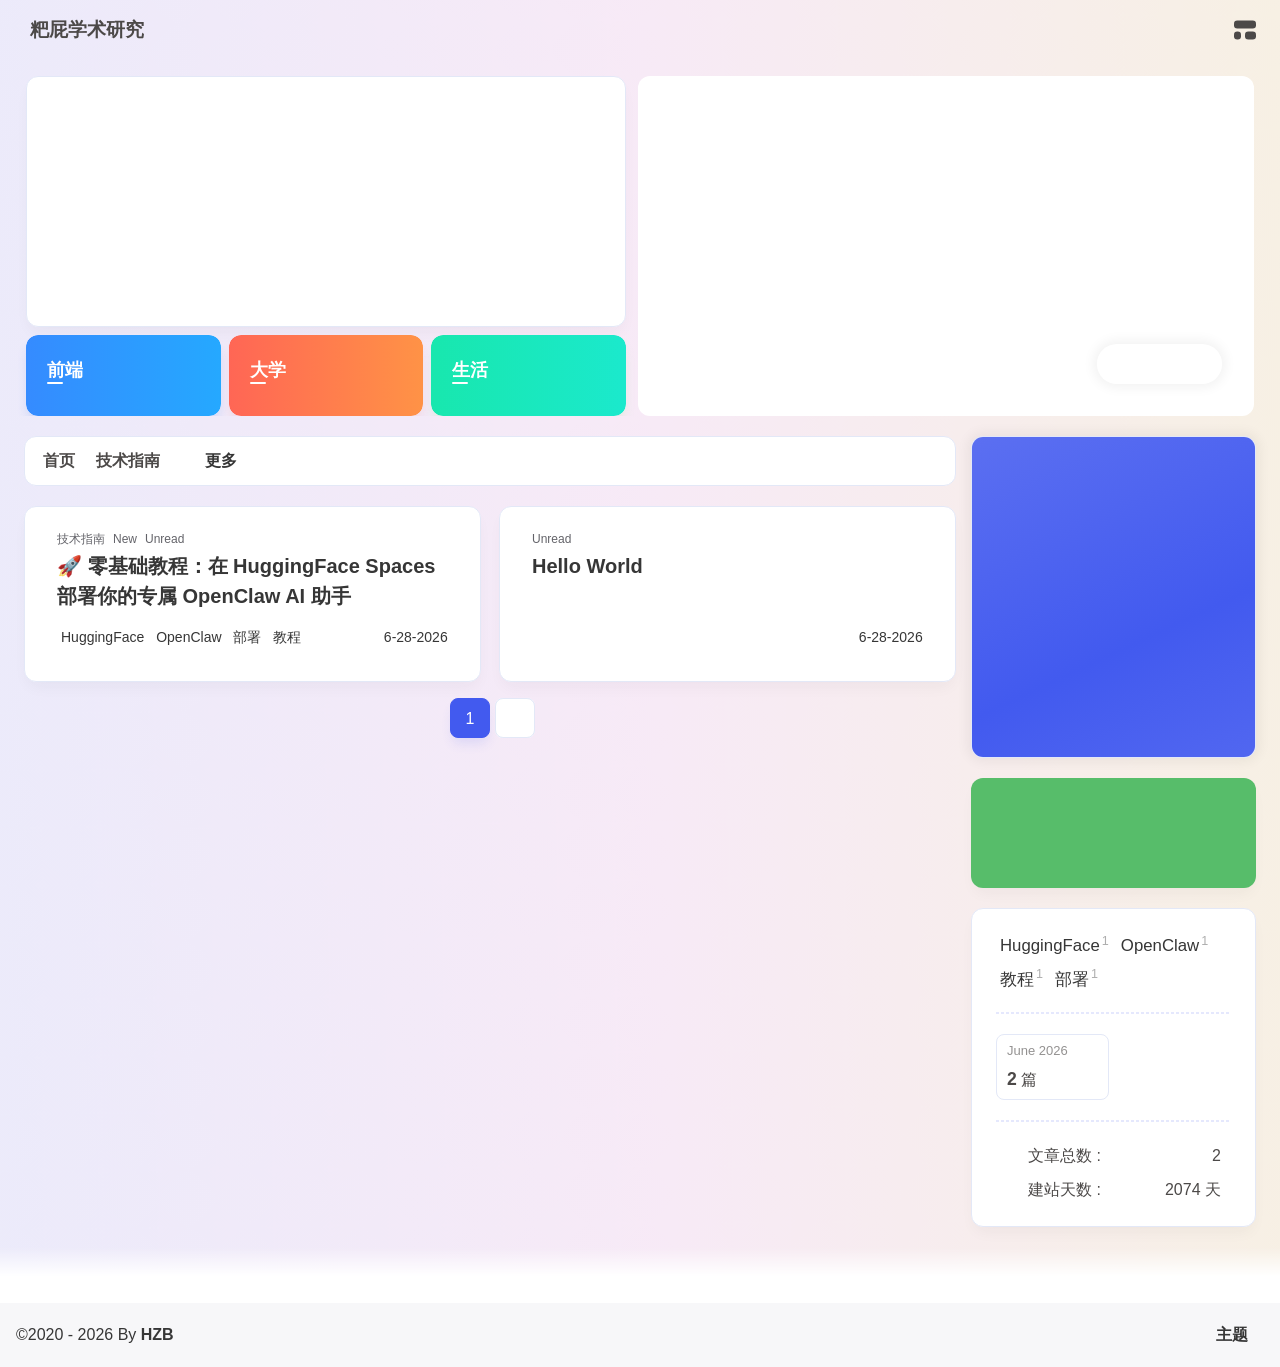
==== commit fe72e41a: "Site updated: 2026-06-28 13:44:57" ====
--- a/index.html
+++ b/index.html
@@ -60,7 +60,7 @@
   isHome: true,
   isHighlightShrink: false,
   isToc: false,
-  postUpdate: '2026-06-28 13:34:13',
+  postUpdate: '2026-06-28 13:44:52',
   postMainColor: '',
 }</script><noscript><style type="text/css">
   #nav {
@@ -203,25 +203,25 @@
 if (true) {
   document.addEventListener('pjax:send', () => { preloader.initLoading() })
   document.addEventListener('pjax:complete', () => { preloader.endLoading() })
-}</script><link rel="stylesheet" href="https://cdn.cbd.int/anzhiyu-theme-static@1.1.10/progress_bar/progress_bar.css"/><script async="async" src="https://cdn.cbd.int/pace-js@1.2.4/pace.min.js" data-pace-options="{ &quot;restartOnRequestAfter&quot;:false,&quot;eventLag&quot;:false}"></script><div class="page" id="body-wrap"><header class="not-top-img" id="page-header"><nav id="nav"><div id="nav-group"><span id="blog_name"><a id="site-name" href="/" accesskey="h"><div class="title">粑屁学术研究</div><i class="anzhiyufont anzhiyu-icon-house-chimney"></i></a></span><div class="mask-name-container"><div id="name-container"><a id="page-name" href="javascript:anzhiyu.scrollToDest(0, 500)">PAGE_NAME</a></div></div><div id="menus"></div><div id="nav-right"><div class="nav-button" id="randomPost_button"><a class="site-page" onclick="toRandomPost()" title="隨機前往一個文章" href="javascript:void(0);"><i class="anzhiyufont anzhiyu-icon-dice"></i></a></div><input id="center-console" type="checkbox"/><label class="widget" for="center-console" title="中控台" onclick="anzhiyu.switchConsole();"><i class="left"></i><i class="widget center"></i><i class="widget right"></i></label><div id="console"><div class="console-card-group-reward"><ul class="reward-all console-card"><li class="reward-item"><a href="https://npm.elemecdn.com/anzhiyu-blog@1.1.6/img/post/common/qrcode-weichat.png" target="_blank"><img class="post-qr-code-img" alt="微信" src= "[data-uri]" onerror="this.onerror=null,this.src=&quot;/img/404.jpg&quot;" data-lazy-src="https://npm.elemecdn.com/anzhiyu-blog@1.1.6/img/post/common/qrcode-weichat.png"/></a><div class="post-qr-code-desc">微信</div></li><li class="reward-item"><a href="https://npm.elemecdn.com/anzhiyu-blog@1.1.6/img/post/common/qrcode-alipay.png" target="_blank"><img class="post-qr-code-img" alt="支付宝" src= "[data-uri]" onerror="this.onerror=null,this.src=&quot;/img/404.jpg&quot;" data-lazy-src="https://npm.elemecdn.com/anzhiyu-blog@1.1.6/img/post/common/qrcode-alipay.png"/></a><div class="post-qr-code-desc">支付宝</div></li></ul></div><div class="console-card-group"><div class="console-card-group-left"><div class="console-card" id="card-newest-comments"><div class="card-content"><div class="author-content-item-tips">互動</div><span class="author-content-item-title"> 最新评论</span></div><div class="aside-list"><span>正在加载中...</span></div></div></div><div class="console-card-group-right"><div class="console-card tags"><div class="card-content"><div class="author-content-item-tips">興趣點</div><span class="author-content-item-title">尋找你感興趣的領域</span><div class="card-tags"><div class="item-headline"></div><div class="card-tag-cloud"><a href="/tags/HuggingFace/" style="font-size: 1.05rem;">HuggingFace<sup>1</sup></a><a href="/tags/OpenClaw/" style="font-size: 1.05rem;">OpenClaw<sup>1</sup></a><a href="/tags/%E6%95%99%E7%A8%8B/" style="font-size: 1.05rem;">教程<sup>1</sup></a><a href="/tags/%E9%83%A8%E7%BD%B2/" style="font-size: 1.05rem;">部署<sup>1</sup></a></div></div><hr/></div></div><div class="console-card history"><div class="item-headline"><i class="anzhiyufont anzhiyu-icon-box-archiv"></i><span>文章</span></div><div class="card-archives"><div class="item-headline"><i class="anzhiyufont anzhiyu-icon-archive"></i><span>归档</span></div><ul class="card-archive-list"><li class="card-archive-list-item"><a class="card-archive-list-link" href="/archives/2026/06/"><span class="card-archive-list-date">June 2026</span><div class="card-archive-list-count-group"><span class="card-archive-list-count">2</span><span>篇</span></div></a></li></ul></div><hr/></div></div></div><div class="button-group"><div class="console-btn-item"><a class="darkmode_switchbutton" title="顯示模式切換" href="javascript:void(0);"><i class="anzhiyufont anzhiyu-icon-moon"></i></a></div><div class="console-btn-item" id="consoleHideAside" onclick="anzhiyu.hideAsideBtn()" title="邊欄顯示控制"><a class="asideSwitch"><i class="anzhiyufont anzhiyu-icon-arrows-left-right"></i></a></div><div class="console-btn-item" id="consoleMusic" onclick="anzhiyu.musicToggle()" title="音樂開關"><a class="music-switch"><i class="anzhiyufont anzhiyu-icon-music"></i></a></div></div><div class="console-mask" onclick="anzhiyu.hideConsole()" href="javascript:void(0);"></div></div><div class="nav-button" id="nav-totop"><a class="totopbtn" href="javascript:void(0);"><i class="anzhiyufont anzhiyu-icon-arrow-up"></i><span id="percent" onclick="anzhiyu.scrollToDest(0,500)">0</span></a></div><div id="toggle-menu"><a class="site-page" href="javascript:void(0);" title="切換"><i class="anzhiyufont anzhiyu-icon-bars"></i></a></div></div></div></nav></header><main id="blog-container"><div id="home_top"><div class="swiper_container_card" style="height: auto;width: 100%"><div id="bannerGroup"><div id="random-banner"><canvas id="peoplecanvas"></canvas><a id="random-hover" href="javascript:toRandomPost()"><i class="anzhiyufont anzhiyu-icon-paper-plane"></i><div class="bannerText">随便逛逛<i class="anzhiyufont anzhiyu-icon-arrow-right"></i></div></a></div><div class="categoryGroup"><div class="categoryItem" style="box-shadow:var(--anzhiyu-shadow-blue)"><a class="categoryButton blue" href="/categories/%E5%89%8D%E7%AB%AF%E5%BC%80%E5%8F%91/"><span class="categoryButtonText">前端</span><i class="anzhiyufont anzhiyu-icon-dove"></i></a></div><div class="categoryItem" style="box-shadow:var(--anzhiyu-shadow-red)"><a class="categoryButton red" href="/categories/%E5%A4%A7%E5%AD%A6%E7%94%9F%E6%B6%AF/"><span class="categoryButtonText">大学</span><i class="anzhiyufont anzhiyu-icon-fire"></i></a></div><div class="categoryItem" style="box-shadow:var(--anzhiyu-shadow-green)"><a class="categoryButton green" href="/categories/%E7%94%9F%E6%B4%BB%E6%97%A5%E5%B8%B8/"><span class="categoryButtonText">生活</span><i class="anzhiyufont anzhiyu-icon-book"></i></a></div></div></div><div class="topGroup"><div class="recent-post-item" onclick="pjax.loadUrl(&quot;/2026/06/28/hello-world/&quot;)"><div class="post_cover left_radius"><a href="2026/06/28/hello-world/" title="Hello World"><span class="recent-post-top-text">荐</span><img class="post_bg" onerror="this.onerror=null;this.src='/img/404.jpg'" alt="cover"></a></div><div class="recent-post-info"><a class="article-title" href="2026/06/28/hello-world/" title="Hello World">Hello World</a></div></div><div class="recent-post-item" onclick="pjax.loadUrl(&quot;/2026/06/28/huggingface-spaces-deploy/&quot;)"><div class="post_cover left_radius"><a href="2026/06/28/huggingface-spaces-deploy/" title="🚀 零基础教程：在 HuggingFace Spaces 部署你的专属 OpenClaw AI 助手"><span class="recent-post-top-text">荐</span><img class="post_bg" onerror="this.onerror=null;this.src='/img/404.jpg'" alt="cover"></a></div><div class="recent-post-info"><a class="article-title" href="2026/06/28/huggingface-spaces-deploy/" title="🚀 零基础教程：在 HuggingFace Spaces 部署你的专属 OpenClaw AI 助手">🚀 零基础教程：在 HuggingFace Spaces 部署你的专属 OpenClaw AI 助手</a></div></div><a class="todayCard" id="todayCard" target="_blank" rel="noopener" href="https://docs.anheyu.com/" style="z-index: 1;"><div class="todayCard-info"><div class="todayCard-tips">新品主题</div><div class="todayCard-title">Theme-AnZhiYu</div></div><img class="todayCard-cover" src= "[data-uri]" onerror="this.onerror=null,this.src=&quot;/img/404.jpg&quot;" data-lazy-src="https://bu.dusays.com/2023/05/13/645fa3cf90d70.webp" onerror="this.onerror=null;this.src='/img/404.jpg'" alt="封面"><div class="banner-button-group"><div class="banner-button" onclick="event.stopPropagation();event.preventDefault();anzhiyu.hideTodayCard();"><i class="anzhiyufont anzhiyu-icon-arrow-circle-right"></i><span class="banner-button-text">更多推荐</span></div></div></a></div><link rel="stylesheet"></div></div><div class="layout" id="content-inner"><div class="recent-posts" id="recent-posts"><div id="categoryBar"><div class="category-bar" id="category-bar"><div id="catalog-bar"><div id="catalog-list"><div class="catalog-list-item" id="首页"><a href="/">首页</a></div>
+}</script><link rel="stylesheet" href="https://cdn.cbd.int/anzhiyu-theme-static@1.1.10/progress_bar/progress_bar.css"/><script async="async" src="https://cdn.cbd.int/pace-js@1.2.4/pace.min.js" data-pace-options="{ &quot;restartOnRequestAfter&quot;:false,&quot;eventLag&quot;:false}"></script><div class="page" id="body-wrap"><header class="not-top-img" id="page-header"><nav id="nav"><div id="nav-group"><span id="blog_name"><a id="site-name" href="/" accesskey="h"><div class="title">粑屁学术研究</div><i class="anzhiyufont anzhiyu-icon-house-chimney"></i></a></span><div class="mask-name-container"><div id="name-container"><a id="page-name" href="javascript:anzhiyu.scrollToDest(0, 500)">PAGE_NAME</a></div></div><div id="menus"></div><div id="nav-right"><div class="nav-button" id="randomPost_button"><a class="site-page" onclick="toRandomPost()" title="Random Post" href="javascript:void(0);"><i class="anzhiyufont anzhiyu-icon-dice"></i></a></div><input id="center-console" type="checkbox"/><label class="widget" for="center-console" title="Console" onclick="anzhiyu.switchConsole();"><i class="left"></i><i class="widget center"></i><i class="widget right"></i></label><div id="console"><div class="console-card-group-reward"><ul class="reward-all console-card"><li class="reward-item"><a href="https://npm.elemecdn.com/anzhiyu-blog@1.1.6/img/post/common/qrcode-weichat.png" target="_blank"><img class="post-qr-code-img" alt="微信" src= "[data-uri]" onerror="this.onerror=null,this.src=&quot;/img/404.jpg&quot;" data-lazy-src="https://npm.elemecdn.com/anzhiyu-blog@1.1.6/img/post/common/qrcode-weichat.png"/></a><div class="post-qr-code-desc">微信</div></li><li class="reward-item"><a href="https://npm.elemecdn.com/anzhiyu-blog@1.1.6/img/post/common/qrcode-alipay.png" target="_blank"><img class="post-qr-code-img" alt="支付宝" src= "[data-uri]" onerror="this.onerror=null,this.src=&quot;/img/404.jpg&quot;" data-lazy-src="https://npm.elemecdn.com/anzhiyu-blog@1.1.6/img/post/common/qrcode-alipay.png"/></a><div class="post-qr-code-desc">支付宝</div></li></ul></div><div class="console-card-group"><div class="console-card-group-left"><div class="console-card" id="card-newest-comments"><div class="card-content"><div class="author-content-item-tips">Interaction</div><span class="author-content-item-title"> 最新评论</span></div><div class="aside-list"><span>正在加载中...</span></div></div></div><div class="console-card-group-right"><div class="console-card tags"><div class="card-content"><div class="author-content-item-tips">Interests</div><span class="author-content-item-title">Find your area of interest</span><div class="card-tags"><div class="item-headline"></div><div class="card-tag-cloud"><a href="/tags/HuggingFace/" style="font-size: 1.05rem;">HuggingFace<sup>1</sup></a><a href="/tags/OpenClaw/" style="font-size: 1.05rem;">OpenClaw<sup>1</sup></a><a href="/tags/%E6%95%99%E7%A8%8B/" style="font-size: 1.05rem;">教程<sup>1</sup></a><a href="/tags/%E9%83%A8%E7%BD%B2/" style="font-size: 1.05rem;">部署<sup>1</sup></a></div></div><hr/></div></div><div class="console-card history"><div class="item-headline"><i class="anzhiyufont anzhiyu-icon-box-archiv"></i><span>Articles</span></div><div class="card-archives"><div class="item-headline"><i class="anzhiyufont anzhiyu-icon-archive"></i><span>归档</span></div><ul class="card-archive-list"><li class="card-archive-list-item"><a class="card-archive-list-link" href="/archives/2026/06/"><span class="card-archive-list-date">June 2026</span><div class="card-archive-list-count-group"><span class="card-archive-list-count">2</span><span>篇</span></div></a></li></ul></div><hr/></div></div></div><div class="button-group"><div class="console-btn-item"><a class="darkmode_switchbutton" title="Toggle Display Mode" href="javascript:void(0);"><i class="anzhiyufont anzhiyu-icon-moon"></i></a></div><div class="console-btn-item" id="consoleHideAside" onclick="anzhiyu.hideAsideBtn()" title="Toggle Sidebar"><a class="asideSwitch"><i class="anzhiyufont anzhiyu-icon-arrows-left-right"></i></a></div><div class="console-btn-item" id="consoleMusic" onclick="anzhiyu.musicToggle()" title="Toggle Music"><a class="music-switch"><i class="anzhiyufont anzhiyu-icon-music"></i></a></div></div><div class="console-mask" onclick="anzhiyu.hideConsole()" href="javascript:void(0);"></div></div><div class="nav-button" id="nav-totop"><a class="totopbtn" href="javascript:void(0);"><i class="anzhiyufont anzhiyu-icon-arrow-up"></i><span id="percent" onclick="anzhiyu.scrollToDest(0,500)">0</span></a></div><div id="toggle-menu"><a class="site-page" href="javascript:void(0);" title="Toggle"><i class="anzhiyufont anzhiyu-icon-bars"></i></a></div></div></div></nav></header><main id="blog-container"><div id="home_top"><div class="swiper_container_card" style="height: auto;width: 100%"><div id="bannerGroup"><div id="random-banner"><canvas id="peoplecanvas"></canvas><a id="random-hover" href="javascript:toRandomPost()"><i class="anzhiyufont anzhiyu-icon-paper-plane"></i><div class="bannerText">随便逛逛<i class="anzhiyufont anzhiyu-icon-arrow-right"></i></div></a></div><div class="categoryGroup"><div class="categoryItem" style="box-shadow:var(--anzhiyu-shadow-blue)"><a class="categoryButton blue" href="/categories/%E5%89%8D%E7%AB%AF%E5%BC%80%E5%8F%91/"><span class="categoryButtonText">前端</span><i class="anzhiyufont anzhiyu-icon-dove"></i></a></div><div class="categoryItem" style="box-shadow:var(--anzhiyu-shadow-red)"><a class="categoryButton red" href="/categories/%E5%A4%A7%E5%AD%A6%E7%94%9F%E6%B6%AF/"><span class="categoryButtonText">大学</span><i class="anzhiyufont anzhiyu-icon-fire"></i></a></div><div class="categoryItem" style="box-shadow:var(--anzhiyu-shadow-green)"><a class="categoryButton green" href="/categories/%E7%94%9F%E6%B4%BB%E6%97%A5%E5%B8%B8/"><span class="categoryButtonText">生活</span><i class="anzhiyufont anzhiyu-icon-book"></i></a></div></div></div><div class="topGroup"><div class="recent-post-item" onclick="pjax.loadUrl(&quot;/2026/06/28/hello-world/&quot;)"><div class="post_cover left_radius"><a href="2026/06/28/hello-world/" title="Hello World"><span class="recent-post-top-text">荐</span><img class="post_bg" onerror="this.onerror=null;this.src='/img/404.jpg'" alt="cover"></a></div><div class="recent-post-info"><a class="article-title" href="2026/06/28/hello-world/" title="Hello World">Hello World</a></div></div><div class="recent-post-item" onclick="pjax.loadUrl(&quot;/2026/06/28/huggingface-spaces-deploy/&quot;)"><div class="post_cover left_radius"><a href="2026/06/28/huggingface-spaces-deploy/" title="🚀 零基础教程：在 HuggingFace Spaces 部署你的专属 OpenClaw AI 助手"><span class="recent-post-top-text">荐</span><img class="post_bg" onerror="this.onerror=null;this.src='/img/404.jpg'" alt="cover"></a></div><div class="recent-post-info"><a class="article-title" href="2026/06/28/huggingface-spaces-deploy/" title="🚀 零基础教程：在 HuggingFace Spaces 部署你的专属 OpenClaw AI 助手">🚀 零基础教程：在 HuggingFace Spaces 部署你的专属 OpenClaw AI 助手</a></div></div><a class="todayCard" id="todayCard" target="_blank" rel="noopener" href="https://docs.anheyu.com/" style="z-index: 1;"><div class="todayCard-info"><div class="todayCard-tips">新品主题</div><div class="todayCard-title">Theme-AnZhiYu</div></div><img class="todayCard-cover" src= "[data-uri]" onerror="this.onerror=null,this.src=&quot;/img/404.jpg&quot;" data-lazy-src="https://bu.dusays.com/2023/05/13/645fa3cf90d70.webp" onerror="this.onerror=null;this.src='/img/404.jpg'" alt="封面"><div class="banner-button-group"><div class="banner-button" onclick="event.stopPropagation();event.preventDefault();anzhiyu.hideTodayCard();"><i class="anzhiyufont anzhiyu-icon-arrow-circle-right"></i><span class="banner-button-text">更多推荐</span></div></div></a></div><link rel="stylesheet"></div></div><div class="layout" id="content-inner"><div class="recent-posts" id="recent-posts"><div id="categoryBar"><div class="category-bar" id="category-bar"><div id="catalog-bar"><div id="catalog-list"><div class="catalog-list-item" id="首页"><a href="/">首页</a></div>
     <div class="catalog-list-item" id="/categories/技术指南/">
       <a href="/categories/技术指南/">
         技术指南
       </a>
     </div>
-    </div><div class="category-bar-next" id="category-bar-next" onclick="anzhiyu.scrollCategoryBarToRight()"><i class="anzhiyufont anzhiyu-icon-angle-double-right"></i></div><a class="catalog-more" href="/categories/">更多</a></div></div></div><div class="recent-post-item lastestpost-item" onclick="pjax.loadUrl('/2026/06/28/huggingface-spaces-deploy/')"><div class="recent-post-info no-cover"><div class="recent-post-info-top"><div class="recent-post-info-top-tips"><div class="article-categories-original">技术指南</div><span class="newPost">最新</span><a class="unvisited-post" href="/2026/06/28/huggingface-spaces-deploy/" title="🚀 零基础教程：在 HuggingFace Spaces 部署你的专属 OpenClaw AI 助手">未讀</a></div><a class="article-title" href="/2026/06/28/huggingface-spaces-deploy/" title="🚀 零基础教程：在 HuggingFace Spaces 部署你的专属 OpenClaw AI 助手">🚀 零基础教程：在 HuggingFace Spaces 部署你的专属 OpenClaw AI 助手</a></div><div class="article-meta-wrap"><span class="post-meta-date"><i class="anzhiyufont anzhiyu-icon-calendar-days" style="font-size: 15px; display:none"></i><span class="article-meta-label">发表于</span><time datetime="2026-06-28T13:33:00.000Z" title="发表于 2026-06-28 13:33:00" time="2026-06-28 13:33:00">2026-06-28</time><time class="time_hidden" datetime="2026-06-28T13:34:05.683Z" title="更新于 2026-06-28 13:34:05" time="2026-06-28 13:34:05">2026-06-28</time></span><span class="article-meta tags"><a class="article-meta__tags" href="/tags/HuggingFace/" event.cancelbubble onclick="window.event.cancelBubble=true;"><span> <i class="anzhiyufont anzhiyu-icon-hashtag"></i>HuggingFace</span></a><a class="article-meta__tags" href="/tags/OpenClaw/" event.cancelbubble onclick="window.event.cancelBubble=true;"><span> <i class="anzhiyufont anzhiyu-icon-hashtag"></i>OpenClaw</span></a><a class="article-meta__tags" href="/tags/%E9%83%A8%E7%BD%B2/" event.cancelbubble onclick="window.event.cancelBubble=true;"><span> <i class="anzhiyufont anzhiyu-icon-hashtag"></i>部署</span></a><a class="article-meta__tags" href="/tags/%E6%95%99%E7%A8%8B/" event.cancelbubble onclick="window.event.cancelBubble=true;"><span> <i class="anzhiyufont anzhiyu-icon-hashtag"></i>教程</span></a></span></div><div class="content">想要拥有一个能够自主运行、支持多模型切换且自带个人博客管理能力的 AI 助手吗？通过 HuggingFace Spaces，你可以低成本（甚至免费）部署一套完整的 OpenClaw 环境。
+    </div><div class="category-bar-next" id="category-bar-next" onclick="anzhiyu.scrollCategoryBarToRight()"><i class="anzhiyufont anzhiyu-icon-angle-double-right"></i></div><a class="catalog-more" href="/categories/">更多</a></div></div></div><div class="recent-post-item lastestpost-item" onclick="pjax.loadUrl('/2026/06/28/huggingface-spaces-deploy/')"><div class="recent-post-info no-cover"><div class="recent-post-info-top"><div class="recent-post-info-top-tips"><div class="article-categories-original">技术指南</div><span class="newPost">New</span><a class="unvisited-post" href="/2026/06/28/huggingface-spaces-deploy/" title="🚀 零基础教程：在 HuggingFace Spaces 部署你的专属 OpenClaw AI 助手">Unread</a></div><a class="article-title" href="/2026/06/28/huggingface-spaces-deploy/" title="🚀 零基础教程：在 HuggingFace Spaces 部署你的专属 OpenClaw AI 助手">🚀 零基础教程：在 HuggingFace Spaces 部署你的专属 OpenClaw AI 助手</a></div><div class="article-meta-wrap"><span class="post-meta-date"><i class="anzhiyufont anzhiyu-icon-calendar-days" style="font-size: 15px; display:none"></i><span class="article-meta-label">发表于</span><time datetime="2026-06-28T13:40:00.000Z" title="发表于 2026-06-28 13:40:00" time="2026-06-28 13:40:00">2026-06-28</time><time class="time_hidden" datetime="2026-06-28T13:44:45.309Z" title="更新于 2026-06-28 13:44:45" time="2026-06-28 13:44:45">2026-06-28</time></span><span class="article-meta tags"><a class="article-meta__tags" href="/tags/HuggingFace/" event.cancelbubble onclick="window.event.cancelBubble=true;"><span> <i class="anzhiyufont anzhiyu-icon-hashtag"></i>HuggingFace</span></a><a class="article-meta__tags" href="/tags/OpenClaw/" event.cancelbubble onclick="window.event.cancelBubble=true;"><span> <i class="anzhiyufont anzhiyu-icon-hashtag"></i>OpenClaw</span></a><a class="article-meta__tags" href="/tags/%E9%83%A8%E7%BD%B2/" event.cancelbubble onclick="window.event.cancelBubble=true;"><span> <i class="anzhiyufont anzhiyu-icon-hashtag"></i>部署</span></a><a class="article-meta__tags" href="/tags/%E6%95%99%E7%A8%8B/" event.cancelbubble onclick="window.event.cancelBubble=true;"><span> <i class="anzhiyufont anzhiyu-icon-hashtag"></i>教程</span></a></span></div><div class="content">想要拥有一个能够自主运行、支持多模型切换且自带个人博客管理能力的 AI 助手吗？通过 HuggingFace Spaces，你可以低成本（甚至免费）部署一套完整的 OpenClaw 环境。
 本教程将带你通过一个高度集成的启动脚本，快速搭建起一个包含 OpenClaw Gateway、OpenList 以及 自动同步备份 功能的强大空间。
 🌟 核心亮点
 全自动初始化：一键配置 OpenClaw 运行环境与目录结构。
 多模型动态调度：支持 Google Gemini 系列与 Ollama 云端模型，自动构建轮询备选列表。
 集成 Hexo 博客：内置博客初始化与 Git 自动部署流程，让 AI 帮你写文章并直接发布。
-持久化同步：内置 sync.py 备份与恢复机制，确保你的助手记忆不丢失。
-专业级网关：通过 Nginx 配置反向代理，统一管理 /openclaw 和 /openlist 路径。
+持久化同步：内置 `sync.py` 备份与恢复机制，确保你的助手记忆不丢失。
+专业级网关：通过 Nginx 配置反向代理，统一管理 `&#x2F;openclaw` 和 `&#x2F;openlist` 路径。
 
 
 🛠️ 部署步骤第一步：创建 HuggingFace Space
 登录 HuggingFace，点击 New Space。
-Space Name: 随意填写（例如 my-openclaw-as ...</div></div></div><div class="recent-post-item" onclick="pjax.loadUrl('/2026/06/28/hello-world/')"><div class="recent-post-info no-cover"><div class="recent-post-info-top"><div class="recent-post-info-top-tips"><a class="unvisited-post" href="/2026/06/28/hello-world/" title="Hello World">未讀</a></div><a class="article-title" href="/2026/06/28/hello-world/" title="Hello World">Hello World</a></div><div class="article-meta-wrap"><span class="post-meta-date"><i class="anzhiyufont anzhiyu-icon-calendar-days" style="font-size: 15px; display:none"></i><span class="article-meta-label">发表于</span><time datetime="2026-06-28T12:13:54.469Z" title="发表于 2026-06-28 12:13:54" time="2026-06-28 12:13:54">2026-06-28</time><time class="time_hidden" datetime="2026-06-28T12:13:54.469Z" title="更新于 2026-06-28 12:13:54" time="2026-06-28 12:13:54">2026-06-28</time></span></div><div class="content">Welcome to Hexo! This is your very first post. Check documentation for more info. If you get any problems when using Hexo, you can find the answer in troubleshooting or you can ask me on GitHub.
+Space Name: 随意填写（例 ...</div></div></div><div class="recent-post-item" onclick="pjax.loadUrl('/2026/06/28/hello-world/')"><div class="recent-post-info no-cover"><div class="recent-post-info-top"><div class="recent-post-info-top-tips"><a class="unvisited-post" href="/2026/06/28/hello-world/" title="Hello World">Unread</a></div><a class="article-title" href="/2026/06/28/hello-world/" title="Hello World">Hello World</a></div><div class="article-meta-wrap"><span class="post-meta-date"><i class="anzhiyufont anzhiyu-icon-calendar-days" style="font-size: 15px; display:none"></i><span class="article-meta-label">发表于</span><time datetime="2026-06-28T12:13:54.469Z" title="发表于 2026-06-28 12:13:54" time="2026-06-28 12:13:54">2026-06-28</time><time class="time_hidden" datetime="2026-06-28T12:13:54.469Z" title="更新于 2026-06-28 12:13:54" time="2026-06-28 12:13:54">2026-06-28</time></span></div><div class="content">Welcome to Hexo! This is your very first post. Check documentation for more info. If you get any problems when using Hexo, you can find the answer in troubleshooting or you can ask me on GitHub.
 Quick StartCreate a new post1$ hexo new &quot;My New Post&quot;
 
 More info: Writing
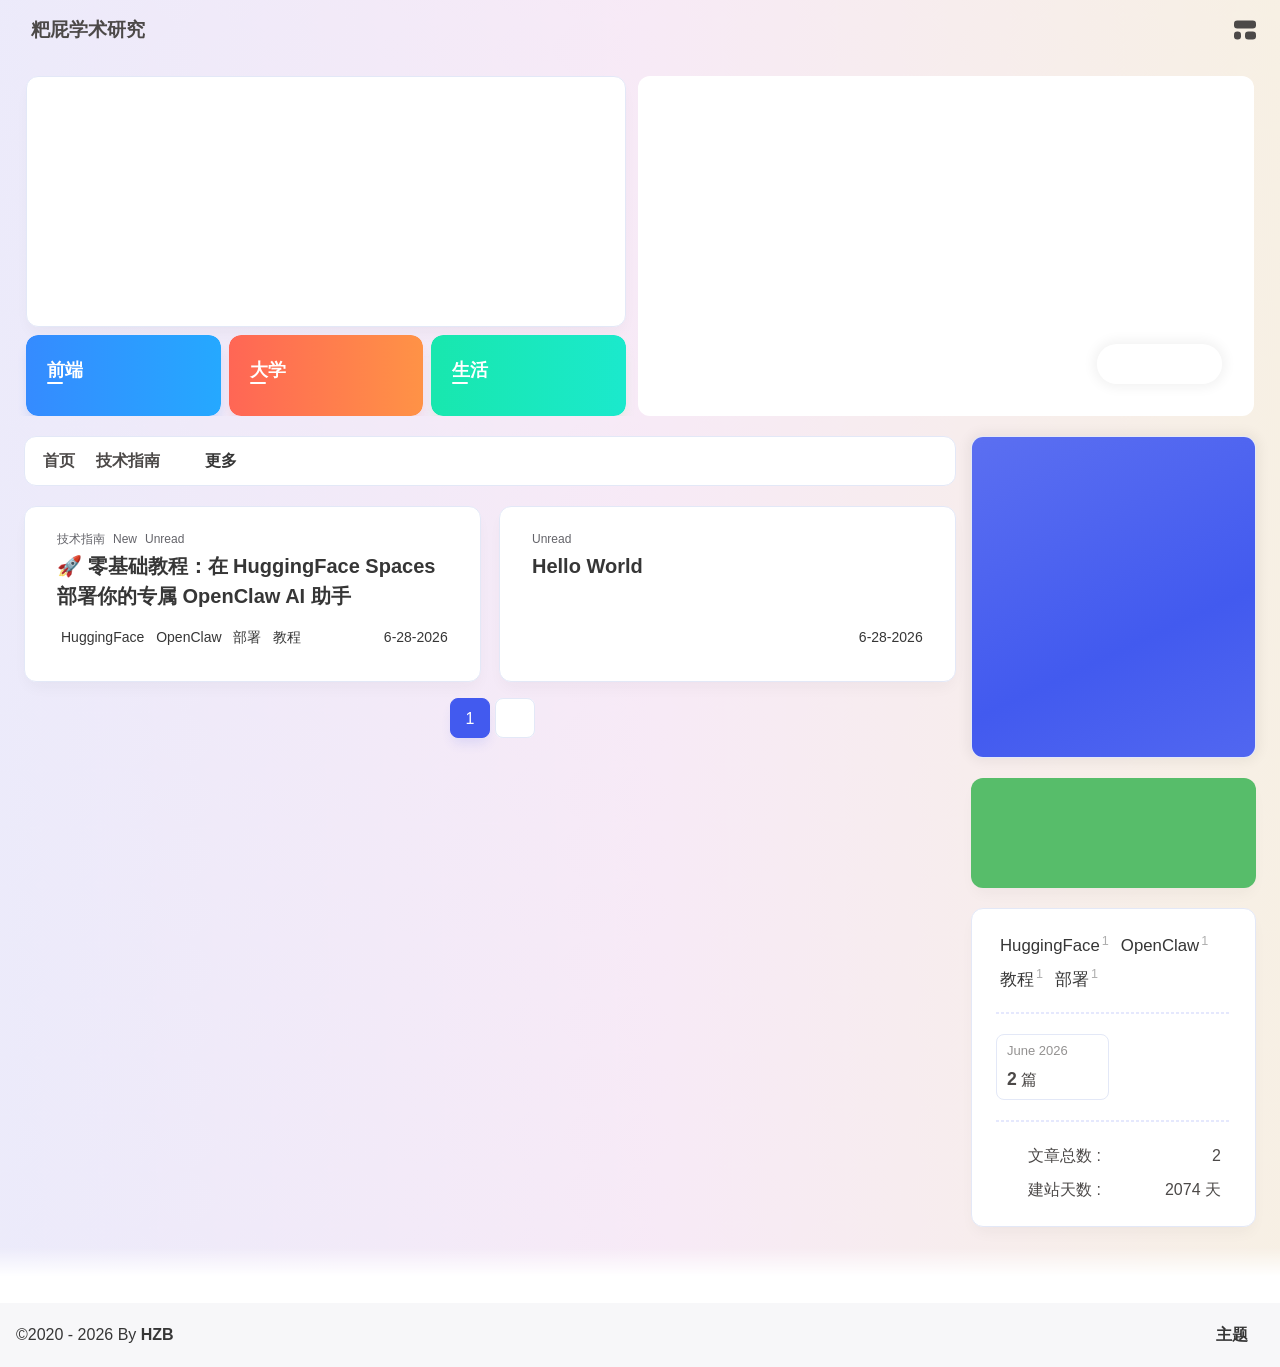
==== commit a99b1519: "Site updated: 2026-06-28 14:00:20" ====
--- a/index.html
+++ b/index.html
@@ -60,7 +60,7 @@
   isHome: true,
   isHighlightShrink: false,
   isToc: false,
-  postUpdate: '2026-06-28 13:44:52',
+  postUpdate: '2026-06-28 14:00:17',
   postMainColor: '',
 }</script><noscript><style type="text/css">
   #nav {
@@ -203,13 +203,13 @@
 if (true) {
   document.addEventListener('pjax:send', () => { preloader.initLoading() })
   document.addEventListener('pjax:complete', () => { preloader.endLoading() })
-}</script><link rel="stylesheet" href="https://cdn.cbd.int/anzhiyu-theme-static@1.1.10/progress_bar/progress_bar.css"/><script async="async" src="https://cdn.cbd.int/pace-js@1.2.4/pace.min.js" data-pace-options="{ &quot;restartOnRequestAfter&quot;:false,&quot;eventLag&quot;:false}"></script><div class="page" id="body-wrap"><header class="not-top-img" id="page-header"><nav id="nav"><div id="nav-group"><span id="blog_name"><a id="site-name" href="/" accesskey="h"><div class="title">粑屁学术研究</div><i class="anzhiyufont anzhiyu-icon-house-chimney"></i></a></span><div class="mask-name-container"><div id="name-container"><a id="page-name" href="javascript:anzhiyu.scrollToDest(0, 500)">PAGE_NAME</a></div></div><div id="menus"></div><div id="nav-right"><div class="nav-button" id="randomPost_button"><a class="site-page" onclick="toRandomPost()" title="Random Post" href="javascript:void(0);"><i class="anzhiyufont anzhiyu-icon-dice"></i></a></div><input id="center-console" type="checkbox"/><label class="widget" for="center-console" title="Console" onclick="anzhiyu.switchConsole();"><i class="left"></i><i class="widget center"></i><i class="widget right"></i></label><div id="console"><div class="console-card-group-reward"><ul class="reward-all console-card"><li class="reward-item"><a href="https://npm.elemecdn.com/anzhiyu-blog@1.1.6/img/post/common/qrcode-weichat.png" target="_blank"><img class="post-qr-code-img" alt="微信" src= "[data-uri]" onerror="this.onerror=null,this.src=&quot;/img/404.jpg&quot;" data-lazy-src="https://npm.elemecdn.com/anzhiyu-blog@1.1.6/img/post/common/qrcode-weichat.png"/></a><div class="post-qr-code-desc">微信</div></li><li class="reward-item"><a href="https://npm.elemecdn.com/anzhiyu-blog@1.1.6/img/post/common/qrcode-alipay.png" target="_blank"><img class="post-qr-code-img" alt="支付宝" src= "[data-uri]" onerror="this.onerror=null,this.src=&quot;/img/404.jpg&quot;" data-lazy-src="https://npm.elemecdn.com/anzhiyu-blog@1.1.6/img/post/common/qrcode-alipay.png"/></a><div class="post-qr-code-desc">支付宝</div></li></ul></div><div class="console-card-group"><div class="console-card-group-left"><div class="console-card" id="card-newest-comments"><div class="card-content"><div class="author-content-item-tips">Interaction</div><span class="author-content-item-title"> 最新评论</span></div><div class="aside-list"><span>正在加载中...</span></div></div></div><div class="console-card-group-right"><div class="console-card tags"><div class="card-content"><div class="author-content-item-tips">Interests</div><span class="author-content-item-title">Find your area of interest</span><div class="card-tags"><div class="item-headline"></div><div class="card-tag-cloud"><a href="/tags/HuggingFace/" style="font-size: 1.05rem;">HuggingFace<sup>1</sup></a><a href="/tags/OpenClaw/" style="font-size: 1.05rem;">OpenClaw<sup>1</sup></a><a href="/tags/%E6%95%99%E7%A8%8B/" style="font-size: 1.05rem;">教程<sup>1</sup></a><a href="/tags/%E9%83%A8%E7%BD%B2/" style="font-size: 1.05rem;">部署<sup>1</sup></a></div></div><hr/></div></div><div class="console-card history"><div class="item-headline"><i class="anzhiyufont anzhiyu-icon-box-archiv"></i><span>Articles</span></div><div class="card-archives"><div class="item-headline"><i class="anzhiyufont anzhiyu-icon-archive"></i><span>归档</span></div><ul class="card-archive-list"><li class="card-archive-list-item"><a class="card-archive-list-link" href="/archives/2026/06/"><span class="card-archive-list-date">June 2026</span><div class="card-archive-list-count-group"><span class="card-archive-list-count">2</span><span>篇</span></div></a></li></ul></div><hr/></div></div></div><div class="button-group"><div class="console-btn-item"><a class="darkmode_switchbutton" title="Toggle Display Mode" href="javascript:void(0);"><i class="anzhiyufont anzhiyu-icon-moon"></i></a></div><div class="console-btn-item" id="consoleHideAside" onclick="anzhiyu.hideAsideBtn()" title="Toggle Sidebar"><a class="asideSwitch"><i class="anzhiyufont anzhiyu-icon-arrows-left-right"></i></a></div><div class="console-btn-item" id="consoleMusic" onclick="anzhiyu.musicToggle()" title="Toggle Music"><a class="music-switch"><i class="anzhiyufont anzhiyu-icon-music"></i></a></div></div><div class="console-mask" onclick="anzhiyu.hideConsole()" href="javascript:void(0);"></div></div><div class="nav-button" id="nav-totop"><a class="totopbtn" href="javascript:void(0);"><i class="anzhiyufont anzhiyu-icon-arrow-up"></i><span id="percent" onclick="anzhiyu.scrollToDest(0,500)">0</span></a></div><div id="toggle-menu"><a class="site-page" href="javascript:void(0);" title="Toggle"><i class="anzhiyufont anzhiyu-icon-bars"></i></a></div></div></div></nav></header><main id="blog-container"><div id="home_top"><div class="swiper_container_card" style="height: auto;width: 100%"><div id="bannerGroup"><div id="random-banner"><canvas id="peoplecanvas"></canvas><a id="random-hover" href="javascript:toRandomPost()"><i class="anzhiyufont anzhiyu-icon-paper-plane"></i><div class="bannerText">随便逛逛<i class="anzhiyufont anzhiyu-icon-arrow-right"></i></div></a></div><div class="categoryGroup"><div class="categoryItem" style="box-shadow:var(--anzhiyu-shadow-blue)"><a class="categoryButton blue" href="/categories/%E5%89%8D%E7%AB%AF%E5%BC%80%E5%8F%91/"><span class="categoryButtonText">前端</span><i class="anzhiyufont anzhiyu-icon-dove"></i></a></div><div class="categoryItem" style="box-shadow:var(--anzhiyu-shadow-red)"><a class="categoryButton red" href="/categories/%E5%A4%A7%E5%AD%A6%E7%94%9F%E6%B6%AF/"><span class="categoryButtonText">大学</span><i class="anzhiyufont anzhiyu-icon-fire"></i></a></div><div class="categoryItem" style="box-shadow:var(--anzhiyu-shadow-green)"><a class="categoryButton green" href="/categories/%E7%94%9F%E6%B4%BB%E6%97%A5%E5%B8%B8/"><span class="categoryButtonText">生活</span><i class="anzhiyufont anzhiyu-icon-book"></i></a></div></div></div><div class="topGroup"><div class="recent-post-item" onclick="pjax.loadUrl(&quot;/2026/06/28/hello-world/&quot;)"><div class="post_cover left_radius"><a href="2026/06/28/hello-world/" title="Hello World"><span class="recent-post-top-text">荐</span><img class="post_bg" onerror="this.onerror=null;this.src='/img/404.jpg'" alt="cover"></a></div><div class="recent-post-info"><a class="article-title" href="2026/06/28/hello-world/" title="Hello World">Hello World</a></div></div><div class="recent-post-item" onclick="pjax.loadUrl(&quot;/2026/06/28/huggingface-spaces-deploy/&quot;)"><div class="post_cover left_radius"><a href="2026/06/28/huggingface-spaces-deploy/" title="🚀 零基础教程：在 HuggingFace Spaces 部署你的专属 OpenClaw AI 助手"><span class="recent-post-top-text">荐</span><img class="post_bg" onerror="this.onerror=null;this.src='/img/404.jpg'" alt="cover"></a></div><div class="recent-post-info"><a class="article-title" href="2026/06/28/huggingface-spaces-deploy/" title="🚀 零基础教程：在 HuggingFace Spaces 部署你的专属 OpenClaw AI 助手">🚀 零基础教程：在 HuggingFace Spaces 部署你的专属 OpenClaw AI 助手</a></div></div><a class="todayCard" id="todayCard" target="_blank" rel="noopener" href="https://docs.anheyu.com/" style="z-index: 1;"><div class="todayCard-info"><div class="todayCard-tips">新品主题</div><div class="todayCard-title">Theme-AnZhiYu</div></div><img class="todayCard-cover" src= "[data-uri]" onerror="this.onerror=null,this.src=&quot;/img/404.jpg&quot;" data-lazy-src="https://bu.dusays.com/2023/05/13/645fa3cf90d70.webp" onerror="this.onerror=null;this.src='/img/404.jpg'" alt="封面"><div class="banner-button-group"><div class="banner-button" onclick="event.stopPropagation();event.preventDefault();anzhiyu.hideTodayCard();"><i class="anzhiyufont anzhiyu-icon-arrow-circle-right"></i><span class="banner-button-text">更多推荐</span></div></div></a></div><link rel="stylesheet"></div></div><div class="layout" id="content-inner"><div class="recent-posts" id="recent-posts"><div id="categoryBar"><div class="category-bar" id="category-bar"><div id="catalog-bar"><div id="catalog-list"><div class="catalog-list-item" id="首页"><a href="/">首页</a></div>
+}</script><link rel="stylesheet" href="https://cdn.cbd.int/anzhiyu-theme-static@1.1.10/progress_bar/progress_bar.css"/><script async="async" src="https://cdn.cbd.int/pace-js@1.2.4/pace.min.js" data-pace-options="{ &quot;restartOnRequestAfter&quot;:false,&quot;eventLag&quot;:false}"></script><div class="page" id="body-wrap"><header class="not-top-img" id="page-header"><nav id="nav"><div id="nav-group"><span id="blog_name"><a id="site-name" href="/" accesskey="h"><div class="title">粑屁学术研究</div><i class="anzhiyufont anzhiyu-icon-house-chimney"></i></a></span><div class="mask-name-container"><div id="name-container"><a id="page-name" href="javascript:anzhiyu.scrollToDest(0, 500)">PAGE_NAME</a></div></div><div id="menus"></div><div id="nav-right"><div class="nav-button" id="randomPost_button"><a class="site-page" onclick="toRandomPost()" title="Random Post" href="javascript:void(0);"><i class="anzhiyufont anzhiyu-icon-dice"></i></a></div><input id="center-console" type="checkbox"/><label class="widget" for="center-console" title="Console" onclick="anzhiyu.switchConsole();"><i class="left"></i><i class="widget center"></i><i class="widget right"></i></label><div id="console"><div class="console-card-group-reward"><ul class="reward-all console-card"><li class="reward-item"><a href="https://npm.elemecdn.com/anzhiyu-blog@1.1.6/img/post/common/qrcode-weichat.png" target="_blank"><img class="post-qr-code-img" alt="微信" src= "[data-uri]" onerror="this.onerror=null,this.src=&quot;/img/404.jpg&quot;" data-lazy-src="https://npm.elemecdn.com/anzhiyu-blog@1.1.6/img/post/common/qrcode-weichat.png"/></a><div class="post-qr-code-desc">微信</div></li><li class="reward-item"><a href="https://npm.elemecdn.com/anzhiyu-blog@1.1.6/img/post/common/qrcode-alipay.png" target="_blank"><img class="post-qr-code-img" alt="支付宝" src= "[data-uri]" onerror="this.onerror=null,this.src=&quot;/img/404.jpg&quot;" data-lazy-src="https://npm.elemecdn.com/anzhiyu-blog@1.1.6/img/post/common/qrcode-alipay.png"/></a><div class="post-qr-code-desc">支付宝</div></li></ul></div><div class="console-card-group"><div class="console-card-group-left"><div class="console-card" id="card-newest-comments"><div class="card-content"><div class="author-content-item-tips">Interaction</div><span class="author-content-item-title"> 最新评论</span></div><div class="aside-list"><span>正在加载中...</span></div></div></div><div class="console-card-group-right"><div class="console-card tags"><div class="card-content"><div class="author-content-item-tips">Interests</div><span class="author-content-item-title">Find your area of interest</span><div class="card-tags"><div class="item-headline"></div><div class="card-tag-cloud"><a href="/tags/HuggingFace/" style="font-size: 1.05rem;">HuggingFace<sup>1</sup></a><a href="/tags/OpenClaw/" style="font-size: 1.05rem;">OpenClaw<sup>1</sup></a><a href="/tags/%E6%95%99%E7%A8%8B/" style="font-size: 1.05rem;">教程<sup>1</sup></a><a href="/tags/%E9%83%A8%E7%BD%B2/" style="font-size: 1.05rem;">部署<sup>1</sup></a></div></div><hr/></div></div><div class="console-card history"><div class="item-headline"><i class="anzhiyufont anzhiyu-icon-box-archiv"></i><span>Articles</span></div><div class="card-archives"><div class="item-headline"><i class="anzhiyufont anzhiyu-icon-archive"></i><span>归档</span></div><ul class="card-archive-list"><li class="card-archive-list-item"><a class="card-archive-list-link" href="/archives/2026/06/"><span class="card-archive-list-date">June 2026</span><div class="card-archive-list-count-group"><span class="card-archive-list-count">2</span><span>篇</span></div></a></li></ul></div><hr/></div></div></div><div class="button-group"><div class="console-btn-item"><a class="darkmode_switchbutton" title="Toggle Display Mode" href="javascript:void(0);"><i class="anzhiyufont anzhiyu-icon-moon"></i></a></div><div class="console-btn-item" id="consoleHideAside" onclick="anzhiyu.hideAsideBtn()" title="Toggle Sidebar"><a class="asideSwitch"><i class="anzhiyufont anzhiyu-icon-arrows-left-right"></i></a></div><div class="console-btn-item" id="consoleMusic" onclick="anzhiyu.musicToggle()" title="Toggle Music"><a class="music-switch"><i class="anzhiyufont anzhiyu-icon-music"></i></a></div></div><div class="console-mask" onclick="anzhiyu.hideConsole()" href="javascript:void(0);"></div></div><div class="nav-button" id="nav-totop"><a class="totopbtn" href="javascript:void(0);"><i class="anzhiyufont anzhiyu-icon-arrow-up"></i><span id="percent" onclick="anzhiyu.scrollToDest(0,500)">0</span></a></div><div id="toggle-menu"><a class="site-page" href="javascript:void(0);" title="Toggle"><i class="anzhiyufont anzhiyu-icon-bars"></i></a></div></div></div></nav></header><main id="blog-container"><div id="home_top"><div class="swiper_container_card" style="height: auto;width: 100%"><div id="bannerGroup"><div id="random-banner"><canvas id="peoplecanvas"></canvas><a id="random-hover" href="javascript:toRandomPost()"><i class="anzhiyufont anzhiyu-icon-paper-plane"></i><div class="bannerText">随便逛逛<i class="anzhiyufont anzhiyu-icon-arrow-right"></i></div></a></div><div class="categoryGroup"><div class="categoryItem" style="box-shadow:var(--anzhiyu-shadow-blue)"><a class="categoryButton blue" href="/categories/%E5%89%8D%E7%AB%AF%E5%BC%80%E5%8F%91/"><span class="categoryButtonText">前端</span><i class="anzhiyufont anzhiyu-icon-dove"></i></a></div><div class="categoryItem" style="box-shadow:var(--anzhiyu-shadow-red)"><a class="categoryButton red" href="/categories/%E5%A4%A7%E5%AD%A6%E7%94%9F%E6%B6%AF/"><span class="categoryButtonText">大学</span><i class="anzhiyufont anzhiyu-icon-fire"></i></a></div><div class="categoryItem" style="box-shadow:var(--anzhiyu-shadow-green)"><a class="categoryButton green" href="/categories/%E7%94%9F%E6%B4%BB%E6%97%A5%E5%B8%B8/"><span class="categoryButtonText">生活</span><i class="anzhiyufont anzhiyu-icon-book"></i></a></div></div></div><div class="topGroup"><div class="recent-post-item" onclick="pjax.loadUrl(&quot;/2026/06/28/huggingface-spaces-deploy/&quot;)"><div class="post_cover left_radius"><a href="2026/06/28/huggingface-spaces-deploy/" title="🚀 零基础教程：在 HuggingFace Spaces 部署你的专属 OpenClaw AI 助手"><span class="recent-post-top-text">荐</span><img class="post_bg" onerror="this.onerror=null;this.src='/img/404.jpg'" alt="cover"></a></div><div class="recent-post-info"><a class="article-title" href="2026/06/28/huggingface-spaces-deploy/" title="🚀 零基础教程：在 HuggingFace Spaces 部署你的专属 OpenClaw AI 助手">🚀 零基础教程：在 HuggingFace Spaces 部署你的专属 OpenClaw AI 助手</a></div></div><div class="recent-post-item" onclick="pjax.loadUrl(&quot;/2026/06/28/hello-world/&quot;)"><div class="post_cover left_radius"><a href="2026/06/28/hello-world/" title="Hello World"><span class="recent-post-top-text">荐</span><img class="post_bg" onerror="this.onerror=null;this.src='/img/404.jpg'" alt="cover"></a></div><div class="recent-post-info"><a class="article-title" href="2026/06/28/hello-world/" title="Hello World">Hello World</a></div></div><a class="todayCard" id="todayCard" target="_blank" rel="noopener" href="https://docs.anheyu.com/" style="z-index: 1;"><div class="todayCard-info"><div class="todayCard-tips">新品主题</div><div class="todayCard-title">Theme-AnZhiYu</div></div><img class="todayCard-cover" src= "[data-uri]" onerror="this.onerror=null,this.src=&quot;/img/404.jpg&quot;" data-lazy-src="https://bu.dusays.com/2023/05/13/645fa3cf90d70.webp" onerror="this.onerror=null;this.src='/img/404.jpg'" alt="封面"><div class="banner-button-group"><div class="banner-button" onclick="event.stopPropagation();event.preventDefault();anzhiyu.hideTodayCard();"><i class="anzhiyufont anzhiyu-icon-arrow-circle-right"></i><span class="banner-button-text">更多推荐</span></div></div></a></div><link rel="stylesheet"></div></div><div class="layout" id="content-inner"><div class="recent-posts" id="recent-posts"><div id="categoryBar"><div class="category-bar" id="category-bar"><div id="catalog-bar"><div id="catalog-list"><div class="catalog-list-item" id="首页"><a href="/">首页</a></div>
     <div class="catalog-list-item" id="/categories/技术指南/">
       <a href="/categories/技术指南/">
         技术指南
       </a>
     </div>
-    </div><div class="category-bar-next" id="category-bar-next" onclick="anzhiyu.scrollCategoryBarToRight()"><i class="anzhiyufont anzhiyu-icon-angle-double-right"></i></div><a class="catalog-more" href="/categories/">更多</a></div></div></div><div class="recent-post-item lastestpost-item" onclick="pjax.loadUrl('/2026/06/28/huggingface-spaces-deploy/')"><div class="recent-post-info no-cover"><div class="recent-post-info-top"><div class="recent-post-info-top-tips"><div class="article-categories-original">技术指南</div><span class="newPost">New</span><a class="unvisited-post" href="/2026/06/28/huggingface-spaces-deploy/" title="🚀 零基础教程：在 HuggingFace Spaces 部署你的专属 OpenClaw AI 助手">Unread</a></div><a class="article-title" href="/2026/06/28/huggingface-spaces-deploy/" title="🚀 零基础教程：在 HuggingFace Spaces 部署你的专属 OpenClaw AI 助手">🚀 零基础教程：在 HuggingFace Spaces 部署你的专属 OpenClaw AI 助手</a></div><div class="article-meta-wrap"><span class="post-meta-date"><i class="anzhiyufont anzhiyu-icon-calendar-days" style="font-size: 15px; display:none"></i><span class="article-meta-label">发表于</span><time datetime="2026-06-28T13:40:00.000Z" title="发表于 2026-06-28 13:40:00" time="2026-06-28 13:40:00">2026-06-28</time><time class="time_hidden" datetime="2026-06-28T13:44:45.309Z" title="更新于 2026-06-28 13:44:45" time="2026-06-28 13:44:45">2026-06-28</time></span><span class="article-meta tags"><a class="article-meta__tags" href="/tags/HuggingFace/" event.cancelbubble onclick="window.event.cancelBubble=true;"><span> <i class="anzhiyufont anzhiyu-icon-hashtag"></i>HuggingFace</span></a><a class="article-meta__tags" href="/tags/OpenClaw/" event.cancelbubble onclick="window.event.cancelBubble=true;"><span> <i class="anzhiyufont anzhiyu-icon-hashtag"></i>OpenClaw</span></a><a class="article-meta__tags" href="/tags/%E9%83%A8%E7%BD%B2/" event.cancelbubble onclick="window.event.cancelBubble=true;"><span> <i class="anzhiyufont anzhiyu-icon-hashtag"></i>部署</span></a><a class="article-meta__tags" href="/tags/%E6%95%99%E7%A8%8B/" event.cancelbubble onclick="window.event.cancelBubble=true;"><span> <i class="anzhiyufont anzhiyu-icon-hashtag"></i>教程</span></a></span></div><div class="content">想要拥有一个能够自主运行、支持多模型切换且自带个人博客管理能力的 AI 助手吗？通过 HuggingFace Spaces，你可以低成本（甚至免费）部署一套完整的 OpenClaw 环境。
+    </div><div class="category-bar-next" id="category-bar-next" onclick="anzhiyu.scrollCategoryBarToRight()"><i class="anzhiyufont anzhiyu-icon-angle-double-right"></i></div><a class="catalog-more" href="/categories/">更多</a></div></div></div><div class="recent-post-item lastestpost-item" onclick="pjax.loadUrl('/2026/06/28/huggingface-spaces-deploy/')"><div class="recent-post-info no-cover"><div class="recent-post-info-top"><div class="recent-post-info-top-tips"><div class="article-categories-original">技术指南</div><span class="newPost">New</span><a class="unvisited-post" href="/2026/06/28/huggingface-spaces-deploy/" title="🚀 零基础教程：在 HuggingFace Spaces 部署你的专属 OpenClaw AI 助手">Unread</a></div><a class="article-title" href="/2026/06/28/huggingface-spaces-deploy/" title="🚀 零基础教程：在 HuggingFace Spaces 部署你的专属 OpenClaw AI 助手">🚀 零基础教程：在 HuggingFace Spaces 部署你的专属 OpenClaw AI 助手</a></div><div class="article-meta-wrap"><span class="post-meta-date"><i class="anzhiyufont anzhiyu-icon-calendar-days" style="font-size: 15px; display:none"></i><span class="article-meta-label">发表于</span><time datetime="2026-06-28T13:40:00.000Z" title="发表于 2026-06-28 13:40:00" time="2026-06-28 13:40:00">2026-06-28</time><time class="time_hidden" datetime="2026-06-28T14:00:12.039Z" title="更新于 2026-06-28 14:00:12" time="2026-06-28 14:00:12">2026-06-28</time></span><span class="article-meta tags"><a class="article-meta__tags" href="/tags/HuggingFace/" event.cancelbubble onclick="window.event.cancelBubble=true;"><span> <i class="anzhiyufont anzhiyu-icon-hashtag"></i>HuggingFace</span></a><a class="article-meta__tags" href="/tags/OpenClaw/" event.cancelbubble onclick="window.event.cancelBubble=true;"><span> <i class="anzhiyufont anzhiyu-icon-hashtag"></i>OpenClaw</span></a><a class="article-meta__tags" href="/tags/%E9%83%A8%E7%BD%B2/" event.cancelbubble onclick="window.event.cancelBubble=true;"><span> <i class="anzhiyufont anzhiyu-icon-hashtag"></i>部署</span></a><a class="article-meta__tags" href="/tags/%E6%95%99%E7%A8%8B/" event.cancelbubble onclick="window.event.cancelBubble=true;"><span> <i class="anzhiyufont anzhiyu-icon-hashtag"></i>教程</span></a></span></div><div class="content">想要拥有一个能够自主运行、支持多模型切换且自带个人博客管理能力的 AI 助手吗？通过 HuggingFace Spaces，你可以低成本（甚至免费）部署一套完整的 OpenClaw 环境。
 本教程将带你通过一个高度集成的启动脚本，快速搭建起一个包含 OpenClaw Gateway、OpenList 以及 自动同步备份 功能的强大空间。
 🌟 核心亮点
 全自动初始化：一键配置 OpenClaw 运行环境与目录结构。
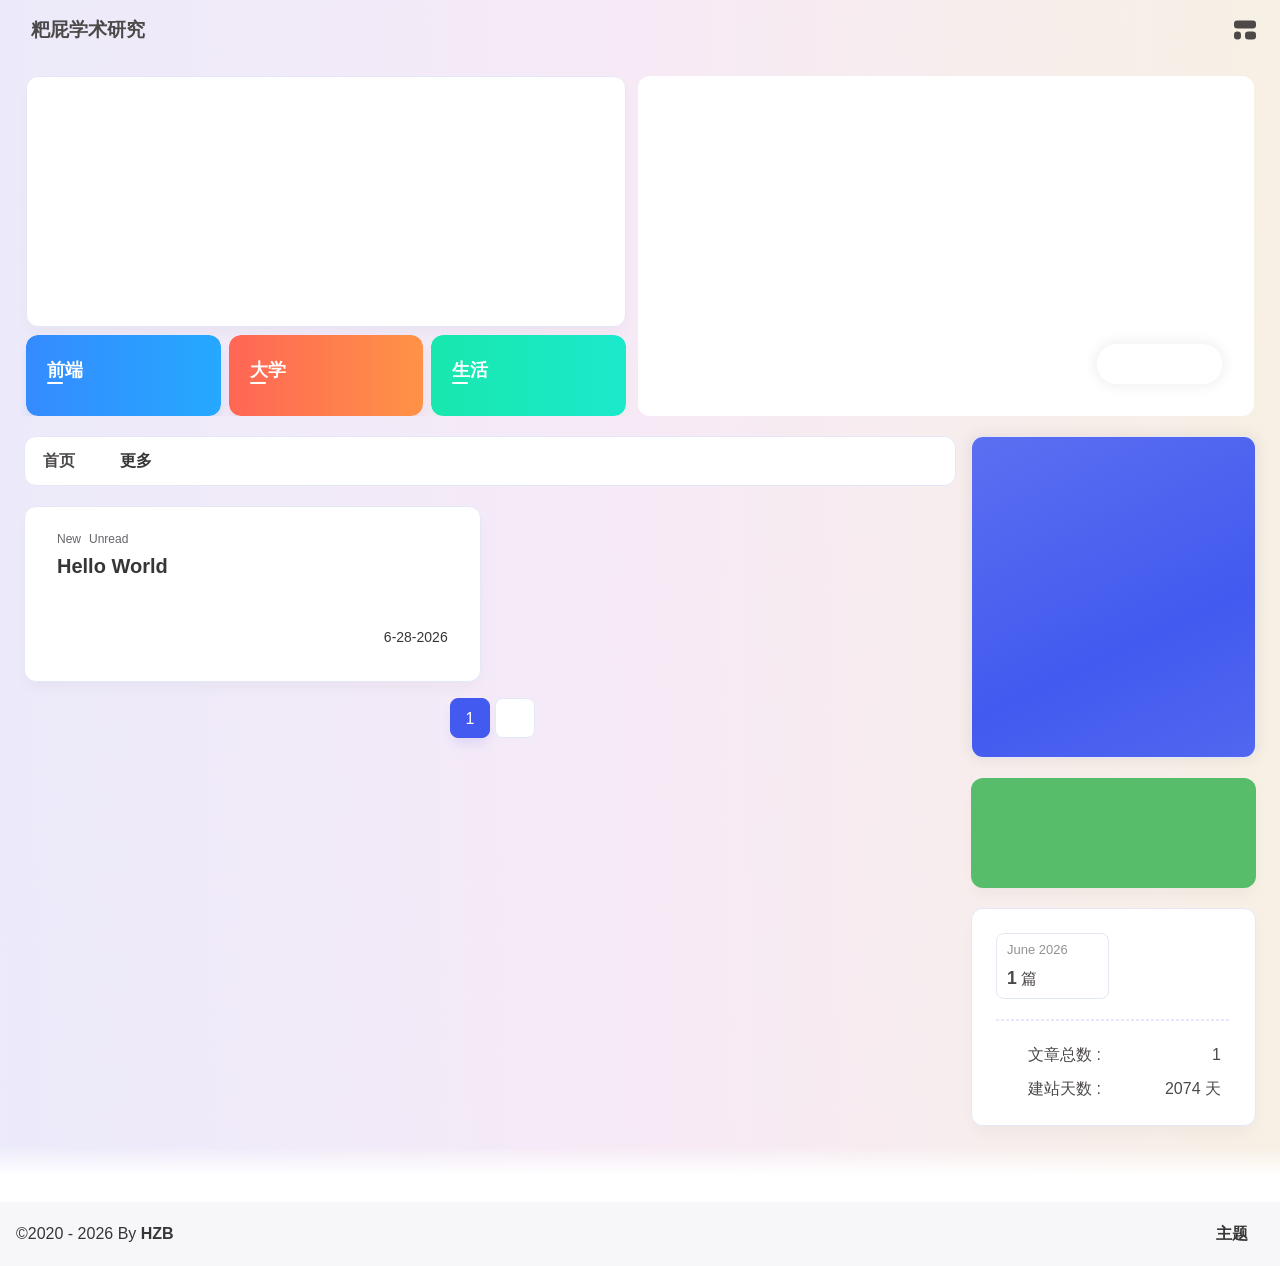
==== commit 72c664e0: "Site updated: 2026-06-28 14:05:19" ====
--- a/index.html
+++ b/index.html
@@ -60,7 +60,7 @@
   isHome: true,
   isHighlightShrink: false,
   isToc: false,
-  postUpdate: '2026-06-28 14:00:17',
+  postUpdate: '2026-06-28 14:05:15',
   postMainColor: '',
 }</script><noscript><style type="text/css">
   #nav {
@@ -203,25 +203,7 @@
 if (true) {
   document.addEventListener('pjax:send', () => { preloader.initLoading() })
   document.addEventListener('pjax:complete', () => { preloader.endLoading() })
-}</script><link rel="stylesheet" href="https://cdn.cbd.int/anzhiyu-theme-static@1.1.10/progress_bar/progress_bar.css"/><script async="async" src="https://cdn.cbd.int/pace-js@1.2.4/pace.min.js" data-pace-options="{ &quot;restartOnRequestAfter&quot;:false,&quot;eventLag&quot;:false}"></script><div class="page" id="body-wrap"><header class="not-top-img" id="page-header"><nav id="nav"><div id="nav-group"><span id="blog_name"><a id="site-name" href="/" accesskey="h"><div class="title">粑屁学术研究</div><i class="anzhiyufont anzhiyu-icon-house-chimney"></i></a></span><div class="mask-name-container"><div id="name-container"><a id="page-name" href="javascript:anzhiyu.scrollToDest(0, 500)">PAGE_NAME</a></div></div><div id="menus"></div><div id="nav-right"><div class="nav-button" id="randomPost_button"><a class="site-page" onclick="toRandomPost()" title="Random Post" href="javascript:void(0);"><i class="anzhiyufont anzhiyu-icon-dice"></i></a></div><input id="center-console" type="checkbox"/><label class="widget" for="center-console" title="Console" onclick="anzhiyu.switchConsole();"><i class="left"></i><i class="widget center"></i><i class="widget right"></i></label><div id="console"><div class="console-card-group-reward"><ul class="reward-all console-card"><li class="reward-item"><a href="https://npm.elemecdn.com/anzhiyu-blog@1.1.6/img/post/common/qrcode-weichat.png" target="_blank"><img class="post-qr-code-img" alt="微信" src= "[data-uri]" onerror="this.onerror=null,this.src=&quot;/img/404.jpg&quot;" data-lazy-src="https://npm.elemecdn.com/anzhiyu-blog@1.1.6/img/post/common/qrcode-weichat.png"/></a><div class="post-qr-code-desc">微信</div></li><li class="reward-item"><a href="https://npm.elemecdn.com/anzhiyu-blog@1.1.6/img/post/common/qrcode-alipay.png" target="_blank"><img class="post-qr-code-img" alt="支付宝" src= "[data-uri]" onerror="this.onerror=null,this.src=&quot;/img/404.jpg&quot;" data-lazy-src="https://npm.elemecdn.com/anzhiyu-blog@1.1.6/img/post/common/qrcode-alipay.png"/></a><div class="post-qr-code-desc">支付宝</div></li></ul></div><div class="console-card-group"><div class="console-card-group-left"><div class="console-card" id="card-newest-comments"><div class="card-content"><div class="author-content-item-tips">Interaction</div><span class="author-content-item-title"> 最新评论</span></div><div class="aside-list"><span>正在加载中...</span></div></div></div><div class="console-card-group-right"><div class="console-card tags"><div class="card-content"><div class="author-content-item-tips">Interests</div><span class="author-content-item-title">Find your area of interest</span><div class="card-tags"><div class="item-headline"></div><div class="card-tag-cloud"><a href="/tags/HuggingFace/" style="font-size: 1.05rem;">HuggingFace<sup>1</sup></a><a href="/tags/OpenClaw/" style="font-size: 1.05rem;">OpenClaw<sup>1</sup></a><a href="/tags/%E6%95%99%E7%A8%8B/" style="font-size: 1.05rem;">教程<sup>1</sup></a><a href="/tags/%E9%83%A8%E7%BD%B2/" style="font-size: 1.05rem;">部署<sup>1</sup></a></div></div><hr/></div></div><div class="console-card history"><div class="item-headline"><i class="anzhiyufont anzhiyu-icon-box-archiv"></i><span>Articles</span></div><div class="card-archives"><div class="item-headline"><i class="anzhiyufont anzhiyu-icon-archive"></i><span>归档</span></div><ul class="card-archive-list"><li class="card-archive-list-item"><a class="card-archive-list-link" href="/archives/2026/06/"><span class="card-archive-list-date">June 2026</span><div class="card-archive-list-count-group"><span class="card-archive-list-count">2</span><span>篇</span></div></a></li></ul></div><hr/></div></div></div><div class="button-group"><div class="console-btn-item"><a class="darkmode_switchbutton" title="Toggle Display Mode" href="javascript:void(0);"><i class="anzhiyufont anzhiyu-icon-moon"></i></a></div><div class="console-btn-item" id="consoleHideAside" onclick="anzhiyu.hideAsideBtn()" title="Toggle Sidebar"><a class="asideSwitch"><i class="anzhiyufont anzhiyu-icon-arrows-left-right"></i></a></div><div class="console-btn-item" id="consoleMusic" onclick="anzhiyu.musicToggle()" title="Toggle Music"><a class="music-switch"><i class="anzhiyufont anzhiyu-icon-music"></i></a></div></div><div class="console-mask" onclick="anzhiyu.hideConsole()" href="javascript:void(0);"></div></div><div class="nav-button" id="nav-totop"><a class="totopbtn" href="javascript:void(0);"><i class="anzhiyufont anzhiyu-icon-arrow-up"></i><span id="percent" onclick="anzhiyu.scrollToDest(0,500)">0</span></a></div><div id="toggle-menu"><a class="site-page" href="javascript:void(0);" title="Toggle"><i class="anzhiyufont anzhiyu-icon-bars"></i></a></div></div></div></nav></header><main id="blog-container"><div id="home_top"><div class="swiper_container_card" style="height: auto;width: 100%"><div id="bannerGroup"><div id="random-banner"><canvas id="peoplecanvas"></canvas><a id="random-hover" href="javascript:toRandomPost()"><i class="anzhiyufont anzhiyu-icon-paper-plane"></i><div class="bannerText">随便逛逛<i class="anzhiyufont anzhiyu-icon-arrow-right"></i></div></a></div><div class="categoryGroup"><div class="categoryItem" style="box-shadow:var(--anzhiyu-shadow-blue)"><a class="categoryButton blue" href="/categories/%E5%89%8D%E7%AB%AF%E5%BC%80%E5%8F%91/"><span class="categoryButtonText">前端</span><i class="anzhiyufont anzhiyu-icon-dove"></i></a></div><div class="categoryItem" style="box-shadow:var(--anzhiyu-shadow-red)"><a class="categoryButton red" href="/categories/%E5%A4%A7%E5%AD%A6%E7%94%9F%E6%B6%AF/"><span class="categoryButtonText">大学</span><i class="anzhiyufont anzhiyu-icon-fire"></i></a></div><div class="categoryItem" style="box-shadow:var(--anzhiyu-shadow-green)"><a class="categoryButton green" href="/categories/%E7%94%9F%E6%B4%BB%E6%97%A5%E5%B8%B8/"><span class="categoryButtonText">生活</span><i class="anzhiyufont anzhiyu-icon-book"></i></a></div></div></div><div class="topGroup"><div class="recent-post-item" onclick="pjax.loadUrl(&quot;/2026/06/28/huggingface-spaces-deploy/&quot;)"><div class="post_cover left_radius"><a href="2026/06/28/huggingface-spaces-deploy/" title="🚀 零基础教程：在 HuggingFace Spaces 部署你的专属 OpenClaw AI 助手"><span class="recent-post-top-text">荐</span><img class="post_bg" onerror="this.onerror=null;this.src='/img/404.jpg'" alt="cover"></a></div><div class="recent-post-info"><a class="article-title" href="2026/06/28/huggingface-spaces-deploy/" title="🚀 零基础教程：在 HuggingFace Spaces 部署你的专属 OpenClaw AI 助手">🚀 零基础教程：在 HuggingFace Spaces 部署你的专属 OpenClaw AI 助手</a></div></div><div class="recent-post-item" onclick="pjax.loadUrl(&quot;/2026/06/28/hello-world/&quot;)"><div class="post_cover left_radius"><a href="2026/06/28/hello-world/" title="Hello World"><span class="recent-post-top-text">荐</span><img class="post_bg" onerror="this.onerror=null;this.src='/img/404.jpg'" alt="cover"></a></div><div class="recent-post-info"><a class="article-title" href="2026/06/28/hello-world/" title="Hello World">Hello World</a></div></div><a class="todayCard" id="todayCard" target="_blank" rel="noopener" href="https://docs.anheyu.com/" style="z-index: 1;"><div class="todayCard-info"><div class="todayCard-tips">新品主题</div><div class="todayCard-title">Theme-AnZhiYu</div></div><img class="todayCard-cover" src= "[data-uri]" onerror="this.onerror=null,this.src=&quot;/img/404.jpg&quot;" data-lazy-src="https://bu.dusays.com/2023/05/13/645fa3cf90d70.webp" onerror="this.onerror=null;this.src='/img/404.jpg'" alt="封面"><div class="banner-button-group"><div class="banner-button" onclick="event.stopPropagation();event.preventDefault();anzhiyu.hideTodayCard();"><i class="anzhiyufont anzhiyu-icon-arrow-circle-right"></i><span class="banner-button-text">更多推荐</span></div></div></a></div><link rel="stylesheet"></div></div><div class="layout" id="content-inner"><div class="recent-posts" id="recent-posts"><div id="categoryBar"><div class="category-bar" id="category-bar"><div id="catalog-bar"><div id="catalog-list"><div class="catalog-list-item" id="首页"><a href="/">首页</a></div>
-    <div class="catalog-list-item" id="/categories/技术指南/">
-      <a href="/categories/技术指南/">
-        技术指南
-      </a>
-    </div>
-    </div><div class="category-bar-next" id="category-bar-next" onclick="anzhiyu.scrollCategoryBarToRight()"><i class="anzhiyufont anzhiyu-icon-angle-double-right"></i></div><a class="catalog-more" href="/categories/">更多</a></div></div></div><div class="recent-post-item lastestpost-item" onclick="pjax.loadUrl('/2026/06/28/huggingface-spaces-deploy/')"><div class="recent-post-info no-cover"><div class="recent-post-info-top"><div class="recent-post-info-top-tips"><div class="article-categories-original">技术指南</div><span class="newPost">New</span><a class="unvisited-post" href="/2026/06/28/huggingface-spaces-deploy/" title="🚀 零基础教程：在 HuggingFace Spaces 部署你的专属 OpenClaw AI 助手">Unread</a></div><a class="article-title" href="/2026/06/28/huggingface-spaces-deploy/" title="🚀 零基础教程：在 HuggingFace Spaces 部署你的专属 OpenClaw AI 助手">🚀 零基础教程：在 HuggingFace Spaces 部署你的专属 OpenClaw AI 助手</a></div><div class="article-meta-wrap"><span class="post-meta-date"><i class="anzhiyufont anzhiyu-icon-calendar-days" style="font-size: 15px; display:none"></i><span class="article-meta-label">发表于</span><time datetime="2026-06-28T13:40:00.000Z" title="发表于 2026-06-28 13:40:00" time="2026-06-28 13:40:00">2026-06-28</time><time class="time_hidden" datetime="2026-06-28T14:00:12.039Z" title="更新于 2026-06-28 14:00:12" time="2026-06-28 14:00:12">2026-06-28</time></span><span class="article-meta tags"><a class="article-meta__tags" href="/tags/HuggingFace/" event.cancelbubble onclick="window.event.cancelBubble=true;"><span> <i class="anzhiyufont anzhiyu-icon-hashtag"></i>HuggingFace</span></a><a class="article-meta__tags" href="/tags/OpenClaw/" event.cancelbubble onclick="window.event.cancelBubble=true;"><span> <i class="anzhiyufont anzhiyu-icon-hashtag"></i>OpenClaw</span></a><a class="article-meta__tags" href="/tags/%E9%83%A8%E7%BD%B2/" event.cancelbubble onclick="window.event.cancelBubble=true;"><span> <i class="anzhiyufont anzhiyu-icon-hashtag"></i>部署</span></a><a class="article-meta__tags" href="/tags/%E6%95%99%E7%A8%8B/" event.cancelbubble onclick="window.event.cancelBubble=true;"><span> <i class="anzhiyufont anzhiyu-icon-hashtag"></i>教程</span></a></span></div><div class="content">想要拥有一个能够自主运行、支持多模型切换且自带个人博客管理能力的 AI 助手吗？通过 HuggingFace Spaces，你可以低成本（甚至免费）部署一套完整的 OpenClaw 环境。
-本教程将带你通过一个高度集成的启动脚本，快速搭建起一个包含 OpenClaw Gateway、OpenList 以及 自动同步备份 功能的强大空间。
-🌟 核心亮点
-全自动初始化：一键配置 OpenClaw 运行环境与目录结构。
-多模型动态调度：支持 Google Gemini 系列与 Ollama 云端模型，自动构建轮询备选列表。
-集成 Hexo 博客：内置博客初始化与 Git 自动部署流程，让 AI 帮你写文章并直接发布。
-持久化同步：内置 `sync.py` 备份与恢复机制，确保你的助手记忆不丢失。
-专业级网关：通过 Nginx 配置反向代理，统一管理 `&#x2F;openclaw` 和 `&#x2F;openlist` 路径。
-
-
-🛠️ 部署步骤第一步：创建 HuggingFace Space
-登录 HuggingFace，点击 New Space。
-Space Name: 随意填写（例 ...</div></div></div><div class="recent-post-item" onclick="pjax.loadUrl('/2026/06/28/hello-world/')"><div class="recent-post-info no-cover"><div class="recent-post-info-top"><div class="recent-post-info-top-tips"><a class="unvisited-post" href="/2026/06/28/hello-world/" title="Hello World">Unread</a></div><a class="article-title" href="/2026/06/28/hello-world/" title="Hello World">Hello World</a></div><div class="article-meta-wrap"><span class="post-meta-date"><i class="anzhiyufont anzhiyu-icon-calendar-days" style="font-size: 15px; display:none"></i><span class="article-meta-label">发表于</span><time datetime="2026-06-28T12:13:54.469Z" title="发表于 2026-06-28 12:13:54" time="2026-06-28 12:13:54">2026-06-28</time><time class="time_hidden" datetime="2026-06-28T12:13:54.469Z" title="更新于 2026-06-28 12:13:54" time="2026-06-28 12:13:54">2026-06-28</time></span></div><div class="content">Welcome to Hexo! This is your very first post. Check documentation for more info. If you get any problems when using Hexo, you can find the answer in troubleshooting or you can ask me on GitHub.
+}</script><link rel="stylesheet" href="https://cdn.cbd.int/anzhiyu-theme-static@1.1.10/progress_bar/progress_bar.css"/><script async="async" src="https://cdn.cbd.int/pace-js@1.2.4/pace.min.js" data-pace-options="{ &quot;restartOnRequestAfter&quot;:false,&quot;eventLag&quot;:false}"></script><div class="page" id="body-wrap"><header class="not-top-img" id="page-header"><nav id="nav"><div id="nav-group"><span id="blog_name"><a id="site-name" href="/" accesskey="h"><div class="title">粑屁学术研究</div><i class="anzhiyufont anzhiyu-icon-house-chimney"></i></a></span><div class="mask-name-container"><div id="name-container"><a id="page-name" href="javascript:anzhiyu.scrollToDest(0, 500)">PAGE_NAME</a></div></div><div id="menus"></div><div id="nav-right"><div class="nav-button" id="randomPost_button"><a class="site-page" onclick="toRandomPost()" title="Random Post" href="javascript:void(0);"><i class="anzhiyufont anzhiyu-icon-dice"></i></a></div><input id="center-console" type="checkbox"/><label class="widget" for="center-console" title="Console" onclick="anzhiyu.switchConsole();"><i class="left"></i><i class="widget center"></i><i class="widget right"></i></label><div id="console"><div class="console-card-group-reward"><ul class="reward-all console-card"><li class="reward-item"><a href="https://npm.elemecdn.com/anzhiyu-blog@1.1.6/img/post/common/qrcode-weichat.png" target="_blank"><img class="post-qr-code-img" alt="微信" src= "[data-uri]" onerror="this.onerror=null,this.src=&quot;/img/404.jpg&quot;" data-lazy-src="https://npm.elemecdn.com/anzhiyu-blog@1.1.6/img/post/common/qrcode-weichat.png"/></a><div class="post-qr-code-desc">微信</div></li><li class="reward-item"><a href="https://npm.elemecdn.com/anzhiyu-blog@1.1.6/img/post/common/qrcode-alipay.png" target="_blank"><img class="post-qr-code-img" alt="支付宝" src= "[data-uri]" onerror="this.onerror=null,this.src=&quot;/img/404.jpg&quot;" data-lazy-src="https://npm.elemecdn.com/anzhiyu-blog@1.1.6/img/post/common/qrcode-alipay.png"/></a><div class="post-qr-code-desc">支付宝</div></li></ul></div><div class="console-card-group"><div class="console-card-group-left"><div class="console-card" id="card-newest-comments"><div class="card-content"><div class="author-content-item-tips">Interaction</div><span class="author-content-item-title"> 最新评论</span></div><div class="aside-list"><span>正在加载中...</span></div></div></div><div class="console-card-group-right"><div class="console-card tags"><div class="card-content"><div class="author-content-item-tips">Interests</div><span class="author-content-item-title">Find your area of interest</span></div></div><div class="console-card history"><div class="item-headline"><i class="anzhiyufont anzhiyu-icon-box-archiv"></i><span>Articles</span></div><div class="card-archives"><div class="item-headline"><i class="anzhiyufont anzhiyu-icon-archive"></i><span>归档</span></div><ul class="card-archive-list"><li class="card-archive-list-item"><a class="card-archive-list-link" href="/archives/2026/06/"><span class="card-archive-list-date">June 2026</span><div class="card-archive-list-count-group"><span class="card-archive-list-count">1</span><span>篇</span></div></a></li></ul></div><hr/></div></div></div><div class="button-group"><div class="console-btn-item"><a class="darkmode_switchbutton" title="Toggle Display Mode" href="javascript:void(0);"><i class="anzhiyufont anzhiyu-icon-moon"></i></a></div><div class="console-btn-item" id="consoleHideAside" onclick="anzhiyu.hideAsideBtn()" title="Toggle Sidebar"><a class="asideSwitch"><i class="anzhiyufont anzhiyu-icon-arrows-left-right"></i></a></div><div class="console-btn-item" id="consoleMusic" onclick="anzhiyu.musicToggle()" title="Toggle Music"><a class="music-switch"><i class="anzhiyufont anzhiyu-icon-music"></i></a></div></div><div class="console-mask" onclick="anzhiyu.hideConsole()" href="javascript:void(0);"></div></div><div class="nav-button" id="nav-totop"><a class="totopbtn" href="javascript:void(0);"><i class="anzhiyufont anzhiyu-icon-arrow-up"></i><span id="percent" onclick="anzhiyu.scrollToDest(0,500)">0</span></a></div><div id="toggle-menu"><a class="site-page" href="javascript:void(0);" title="Toggle"><i class="anzhiyufont anzhiyu-icon-bars"></i></a></div></div></div></nav></header><main id="blog-container"><div id="home_top"><div class="swiper_container_card" style="height: auto;width: 100%"><div id="bannerGroup"><div id="random-banner"><canvas id="peoplecanvas"></canvas><a id="random-hover" href="javascript:toRandomPost()"><i class="anzhiyufont anzhiyu-icon-paper-plane"></i><div class="bannerText">随便逛逛<i class="anzhiyufont anzhiyu-icon-arrow-right"></i></div></a></div><div class="categoryGroup"><div class="categoryItem" style="box-shadow:var(--anzhiyu-shadow-blue)"><a class="categoryButton blue" href="/categories/%E5%89%8D%E7%AB%AF%E5%BC%80%E5%8F%91/"><span class="categoryButtonText">前端</span><i class="anzhiyufont anzhiyu-icon-dove"></i></a></div><div class="categoryItem" style="box-shadow:var(--anzhiyu-shadow-red)"><a class="categoryButton red" href="/categories/%E5%A4%A7%E5%AD%A6%E7%94%9F%E6%B6%AF/"><span class="categoryButtonText">大学</span><i class="anzhiyufont anzhiyu-icon-fire"></i></a></div><div class="categoryItem" style="box-shadow:var(--anzhiyu-shadow-green)"><a class="categoryButton green" href="/categories/%E7%94%9F%E6%B4%BB%E6%97%A5%E5%B8%B8/"><span class="categoryButtonText">生活</span><i class="anzhiyufont anzhiyu-icon-book"></i></a></div></div></div><div class="topGroup"><div class="recent-post-item" onclick="pjax.loadUrl(&quot;/2026/06/28/hello-world/&quot;)"><div class="post_cover left_radius"><a href="2026/06/28/hello-world/" title="Hello World"><span class="recent-post-top-text">荐</span><img class="post_bg" onerror="this.onerror=null;this.src='/img/404.jpg'" alt="cover"></a></div><div class="recent-post-info"><a class="article-title" href="2026/06/28/hello-world/" title="Hello World">Hello World</a></div></div><a class="todayCard" id="todayCard" target="_blank" rel="noopener" href="https://docs.anheyu.com/" style="z-index: 1;"><div class="todayCard-info"><div class="todayCard-tips">新品主题</div><div class="todayCard-title">Theme-AnZhiYu</div></div><img class="todayCard-cover" src= "[data-uri]" onerror="this.onerror=null,this.src=&quot;/img/404.jpg&quot;" data-lazy-src="https://bu.dusays.com/2023/05/13/645fa3cf90d70.webp" onerror="this.onerror=null;this.src='/img/404.jpg'" alt="封面"><div class="banner-button-group"><div class="banner-button" onclick="event.stopPropagation();event.preventDefault();anzhiyu.hideTodayCard();"><i class="anzhiyufont anzhiyu-icon-arrow-circle-right"></i><span class="banner-button-text">更多推荐</span></div></div></a></div><link rel="stylesheet"></div></div><div class="layout" id="content-inner"><div class="recent-posts" id="recent-posts"><div id="categoryBar"><div class="category-bar" id="category-bar"><div id="catalog-bar"><div id="catalog-list"><div class="catalog-list-item" id="首页"><a href="/">首页</a></div></div><div class="category-bar-next" id="category-bar-next" onclick="anzhiyu.scrollCategoryBarToRight()"><i class="anzhiyufont anzhiyu-icon-angle-double-right"></i></div><a class="catalog-more" href="/categories/">更多</a></div></div></div><div class="recent-post-item lastestpost-item" onclick="pjax.loadUrl('/2026/06/28/hello-world/')"><div class="recent-post-info no-cover"><div class="recent-post-info-top"><div class="recent-post-info-top-tips"><span class="newPost">New</span><a class="unvisited-post" href="/2026/06/28/hello-world/" title="Hello World">Unread</a></div><a class="article-title" href="/2026/06/28/hello-world/" title="Hello World">Hello World</a></div><div class="article-meta-wrap"><span class="post-meta-date"><i class="anzhiyufont anzhiyu-icon-calendar-days" style="font-size: 15px; display:none"></i><span class="article-meta-label">发表于</span><time datetime="2026-06-28T12:13:54.469Z" title="发表于 2026-06-28 12:13:54" time="2026-06-28 12:13:54">2026-06-28</time><time class="time_hidden" datetime="2026-06-28T12:13:54.469Z" title="更新于 2026-06-28 12:13:54" time="2026-06-28 12:13:54">2026-06-28</time></span></div><div class="content">Welcome to Hexo! This is your very first post. Check documentation for more info. If you get any problems when using Hexo, you can find the answer in troubleshooting or you can ask me on GitHub.
 Quick StartCreate a new post1$ hexo new &quot;My New Post&quot;
 
 More info: Writing
@@ -234,7 +216,7 @@
 Deploy to remote sites1$ hexo deploy
 
 More info: Deployment
-</div></div></div><nav id="pagination"><div class="pagination"><span class="page-number current">1</span><div class="toPageGroup"><input id="toPageText" oninput="value=value.replace(/[^0-9]/g,'')" maxlength="3" onkeyup="this.value=this.value.replace(/[^u4e00-u9fa5w]/g,'')" aria-label="toPage"><a id="toPageButton" onclick="anzhiyu.toPage()"><i class="anzhiyufont anzhiyu-icon-angles-right" style="font-weight: inherit; font-size: 1rem;"></i></a></div></div></nav></div><div class="aside-content" id="aside-content"><div class="card-widget card-info"><div class="card-content"><div class="author-info-avatar"><img class="avatar-img" src= "[data-uri]" onerror="this.onerror=null,this.src=&quot;/img/404.jpg&quot;" data-lazy-src="https://bu.dusays.com/2023/04/27/64496e511b09c.jpg" onerror="this.onerror=null;this.src='/img/friend_404.gif'" alt="avatar"/></div><div class="author-info__description"></div></div></div><div class="card-widget anzhiyu-right-widget" id="card-wechat" onclick="null"><div id="flip-wrapper"><div id="flip-content"><div class="face" style="background: url(https://bu.dusays.com/2023/01/13/63c02edf44033.png) center center / 100% no-repeat"></div><div class="back face" style="background: url(https://bu.dusays.com/2023/05/13/645fa415e8694.png) center center / 100% no-repeat"></div></div></div></div><div class="sticky_layout"><div class="card-widget"><div class="card-tags"><div class="item-headline"></div><div class="card-tag-cloud"><a href="/tags/HuggingFace/" style="font-size: 1.05rem;">HuggingFace<sup>1</sup></a><a href="/tags/OpenClaw/" style="font-size: 1.05rem;">OpenClaw<sup>1</sup></a><a href="/tags/%E6%95%99%E7%A8%8B/" style="font-size: 1.05rem;">教程<sup>1</sup></a><a href="/tags/%E9%83%A8%E7%BD%B2/" style="font-size: 1.05rem;">部署<sup>1</sup></a></div></div><hr/><div class="card-archives"><div class="item-headline"><i class="anzhiyufont anzhiyu-icon-archive"></i><span>归档</span></div><ul class="card-archive-list"><li class="card-archive-list-item"><a class="card-archive-list-link" href="/archives/2026/06/"><span class="card-archive-list-date">June 2026</span><div class="card-archive-list-count-group"><span class="card-archive-list-count">2</span><span>篇</span></div></a></li></ul></div><hr/><div class="card-webinfo"><div class="item-headline"><i class="anzhiyufont anzhiyu-icon-chart-line"></i><span>网站资讯</span></div><div class="webinfo"><div class="webinfo-item"><div class="webinfo-item-title"><i class="anzhiyufont anzhiyu-icon-file-lines"></i><div class="item-name">文章总数 :</div></div><div class="item-count">2</div></div><div class="webinfo-item"><div class="webinfo-item-title"><i class="anzhiyufont anzhiyu-icon-stopwatch"></i><div class="item-name">建站天数 :</div></div><div class="item-count" id="runtimeshow" data-publishDate="2021-04-01T00:00:00.000Z"><i class="anzhiyufont anzhiyu-icon-spinner anzhiyu-spin"></i></div></div></div></div></div></div></div></div></main><footer id="footer"><div id="footer-wrap"></div><div id="footer-bar"><div class="footer-bar-links"><div class="footer-bar-left"><div id="footer-bar-tips"><div class="copyright">&copy;2020 - 2026 By <a class="footer-bar-link" href="/" title="HZB" target="_blank">HZB</a></div></div><div id="footer-type-tips"></div></div><div class="footer-bar-right"><a class="footer-bar-link" target="_blank" rel="noopener" href="https://github.com/anzhiyu-c/hexo-theme-anzhiyu" title="主题">主题</a></div></div></div></footer></div><div id="sidebar"><div id="menu-mask"></div><div id="sidebar-menus"><div class="sidebar-site-data site-data is-center"><a href="/archives/" title="archive"><div class="headline">文章</div><div class="length-num">2</div></a><a href="/tags/" title="tag"><div class="headline">标签</div><div class="length-num">4</div></a><a href="/categories/" title="category"><div class="headline">分类</div><div class="length-num">1</div></a></div><span class="sidebar-menu-item-title">功能</span><div class="sidebar-menu-item"><a class="darkmode_switchbutton menu-child" href="javascript:void(0);" title="显示模式"><i class="anzhiyufont anzhiyu-icon-circle-half-stroke"></i><span>显示模式</span></a></div><div class="back-menu-list-groups"><div class="back-menu-list-group"><div class="back-menu-list-title">网页</div><div class="back-menu-list"><a class="back-menu-item" target="_blank" rel="noopener" href="https://hexo.anheyu.com/" title="博客"><img class="back-menu-item-icon" src= "[data-uri]" onerror="this.onerror=null,this.src=&quot;/img/404.jpg&quot;" data-lazy-src="/img/favicon.ico" alt="博客"/><span class="back-menu-item-text">博客</span></a></div></div><div class="back-menu-list-group"><div class="back-menu-list-title">项目</div><div class="back-menu-list"><a class="back-menu-item" target="_blank" rel="noopener" href="https://image.anheyu.com/" title="安知鱼图床"><img class="back-menu-item-icon" src= "[data-uri]" onerror="this.onerror=null,this.src=&quot;/img/404.jpg&quot;" data-lazy-src="https://image.anheyu.com/favicon.ico" alt="安知鱼图床"/><span class="back-menu-item-text">安知鱼图床</span></a></div></div></div><span class="sidebar-menu-item-title">标签</span><div class="card-tags"><div class="item-headline"></div><div class="card-tag-cloud"><a href="/tags/HuggingFace/" style="font-size: 0.88rem;">HuggingFace<sup>1</sup></a><a href="/tags/OpenClaw/" style="font-size: 0.88rem;">OpenClaw<sup>1</sup></a><a href="/tags/%E6%95%99%E7%A8%8B/" style="font-size: 0.88rem;">教程<sup>1</sup></a><a href="/tags/%E9%83%A8%E7%BD%B2/" style="font-size: 0.88rem;">部署<sup>1</sup></a></div></div><hr/></div></div><div id="rightside"><div id="rightside-config-hide"><button id="translateLink" type="button" title="简繁转换">繁</button><button id="darkmode" type="button" title="浅色和深色模式转换"><i class="anzhiyufont anzhiyu-icon-circle-half-stroke"></i></button><button id="hide-aside-btn" type="button" title="单栏和双栏切换"><i class="anzhiyufont anzhiyu-icon-arrows-left-right"></i></button></div><div id="rightside-config-show"><button id="rightside-config" type="button" title="设置"><i class="anzhiyufont anzhiyu-icon-gear"></i></button><button id="go-up" type="button" title="回到顶部"><i class="anzhiyufont anzhiyu-icon-arrow-up"></i></button></div></div><div id="nav-music"><a id="nav-music-hoverTips" onclick="anzhiyu.musicToggle()" accesskey="m">播放音乐</a><div id="console-music-bg"></div><meting-js id="8152976493" server="netease" type="playlist" mutex="true" preload="none" theme="var(--anzhiyu-main)" data-lrctype="0" order="random" volume="0.7"></meting-js></div><div id="rightMenu"><div class="rightMenu-group rightMenu-small"><div class="rightMenu-item" id="menu-backward"><i class="anzhiyufont anzhiyu-icon-arrow-left"></i></div><div class="rightMenu-item" id="menu-forward"><i class="anzhiyufont anzhiyu-icon-arrow-right"></i></div><div class="rightMenu-item" id="menu-refresh"><i class="anzhiyufont anzhiyu-icon-arrow-rotate-right" style="font-size: 1rem;"></i></div><div class="rightMenu-item" id="menu-top"><i class="anzhiyufont anzhiyu-icon-arrow-up"></i></div></div><div class="rightMenu-group rightMenu-line rightMenuPlugin"><div class="rightMenu-item" id="menu-copytext"><i class="anzhiyufont anzhiyu-icon-copy"></i><span>复制选中文本</span></div><div class="rightMenu-item" id="menu-pastetext"><i class="anzhiyufont anzhiyu-icon-paste"></i><span>粘贴文本</span></div><a class="rightMenu-item" id="menu-commenttext"><i class="anzhiyufont anzhiyu-icon-comment-medical"></i><span>引用到评论</span></a><div class="rightMenu-item" id="menu-newwindow"><i class="anzhiyufont anzhiyu-icon-window-restore"></i><span>新窗口打开</span></div><div class="rightMenu-item" id="menu-copylink"><i class="anzhiyufont anzhiyu-icon-link"></i><span>复制链接地址</span></div><div class="rightMenu-item" id="menu-copyimg"><i class="anzhiyufont anzhiyu-icon-images"></i><span>复制此图片</span></div><div class="rightMenu-item" id="menu-downloadimg"><i class="anzhiyufont anzhiyu-icon-download"></i><span>下载此图片</span></div><div class="rightMenu-item" id="menu-newwindowimg"><i class="anzhiyufont anzhiyu-icon-window-restore"></i><span>新窗口打开图片</span></div><div class="rightMenu-item" id="menu-search"><i class="anzhiyufont anzhiyu-icon-magnifying-glass"></i><span>站内搜索</span></div><div class="rightMenu-item" id="menu-searchBaidu"><i class="anzhiyufont anzhiyu-icon-magnifying-glass"></i><span>百度搜索</span></div><div class="rightMenu-item" id="menu-music-toggle"><i class="anzhiyufont anzhiyu-icon-play"></i><span>播放音乐</span></div><div class="rightMenu-item" id="menu-music-back"><i class="anzhiyufont anzhiyu-icon-backward"></i><span>切换到上一首</span></div><div class="rightMenu-item" id="menu-music-forward"><i class="anzhiyufont anzhiyu-icon-forward"></i><span>切换到下一首</span></div><div class="rightMenu-item" id="menu-music-playlist" onclick="window.open(&quot;https://y.qq.com/n/ryqq/playlist/8802438608&quot;, &quot;_blank&quot;);" style="display: none;"><i class="anzhiyufont anzhiyu-icon-radio"></i><span>查看所有歌曲</span></div><div class="rightMenu-item" id="menu-music-copyMusicName"><i class="anzhiyufont anzhiyu-icon-copy"></i><span>复制歌名</span></div></div><div class="rightMenu-group rightMenu-line rightMenuOther"><a class="rightMenu-item menu-link" id="menu-randomPost"><i class="anzhiyufont anzhiyu-icon-shuffle"></i><span>随便逛逛</span></a><a class="rightMenu-item menu-link" href="/categories/"><i class="anzhiyufont anzhiyu-icon-cube"></i><span>博客分类</span></a><a class="rightMenu-item menu-link" href="/tags/"><i class="anzhiyufont anzhiyu-icon-tags"></i><span>文章标签</span></a></div><div class="rightMenu-group rightMenu-line rightMenuOther"><a class="rightMenu-item" id="menu-copy" href="javascript:void(0);"><i class="anzhiyufont anzhiyu-icon-copy"></i><span>复制地址</span></a><a class="rightMenu-item" id="menu-commentBarrage" href="javascript:void(0);"><i class="anzhiyufont anzhiyu-icon-message"></i><span class="menu-commentBarrage-text">关闭热评</span></a><a class="rightMenu-item" id="menu-darkmode" href="javascript:void(0);"><i class="anzhiyufont anzhiyu-icon-circle-half-stroke"></i><span class="menu-darkmode-text">深色模式</span></a><a class="rightMenu-item" id="menu-translate" href="javascript:void(0);"><i class="anzhiyufont anzhiyu-icon-language"></i><span>轉為繁體</span></a></div></div><div id="rightmenu-mask"></div><div><script src="/js/utils.js"></script><script src="/js/main.js"></script><script src="/js/tw_cn.js"></script><script src="https://cdn.cbd.int/@fancyapps/ui@6.1.6/dist/fancybox/fancybox.umd.js"></script><script src="https://cdn.cbd.int/instant.page@5.2.0/instantpage.js" type="module"></script><script src="https://cdn.cbd.int/vanilla-lazyload@19.1.3/dist/lazyload.iife.min.js"></script><script src="https://cdn.cbd.int/node-snackbar@0.1.16/dist/snackbar.min.js"></script><canvas id="universe"></canvas><script async src="https://npm.elemecdn.com/anzhiyu-theme-static@1.0.0/dark/dark.js"></script><script>// 消除控制台打印
+</div></div></div><nav id="pagination"><div class="pagination"><span class="page-number current">1</span><div class="toPageGroup"><input id="toPageText" oninput="value=value.replace(/[^0-9]/g,'')" maxlength="3" onkeyup="this.value=this.value.replace(/[^u4e00-u9fa5w]/g,'')" aria-label="toPage"><a id="toPageButton" onclick="anzhiyu.toPage()"><i class="anzhiyufont anzhiyu-icon-angles-right" style="font-weight: inherit; font-size: 1rem;"></i></a></div></div></nav></div><div class="aside-content" id="aside-content"><div class="card-widget card-info"><div class="card-content"><div class="author-info-avatar"><img class="avatar-img" src= "[data-uri]" onerror="this.onerror=null,this.src=&quot;/img/404.jpg&quot;" data-lazy-src="https://bu.dusays.com/2023/04/27/64496e511b09c.jpg" onerror="this.onerror=null;this.src='/img/friend_404.gif'" alt="avatar"/></div><div class="author-info__description"></div></div></div><div class="card-widget anzhiyu-right-widget" id="card-wechat" onclick="null"><div id="flip-wrapper"><div id="flip-content"><div class="face" style="background: url(https://bu.dusays.com/2023/01/13/63c02edf44033.png) center center / 100% no-repeat"></div><div class="back face" style="background: url(https://bu.dusays.com/2023/05/13/645fa415e8694.png) center center / 100% no-repeat"></div></div></div></div><div class="sticky_layout"><div class="card-widget"><div class="card-archives"><div class="item-headline"><i class="anzhiyufont anzhiyu-icon-archive"></i><span>归档</span></div><ul class="card-archive-list"><li class="card-archive-list-item"><a class="card-archive-list-link" href="/archives/2026/06/"><span class="card-archive-list-date">June 2026</span><div class="card-archive-list-count-group"><span class="card-archive-list-count">1</span><span>篇</span></div></a></li></ul></div><hr/><div class="card-webinfo"><div class="item-headline"><i class="anzhiyufont anzhiyu-icon-chart-line"></i><span>网站资讯</span></div><div class="webinfo"><div class="webinfo-item"><div class="webinfo-item-title"><i class="anzhiyufont anzhiyu-icon-file-lines"></i><div class="item-name">文章总数 :</div></div><div class="item-count">1</div></div><div class="webinfo-item"><div class="webinfo-item-title"><i class="anzhiyufont anzhiyu-icon-stopwatch"></i><div class="item-name">建站天数 :</div></div><div class="item-count" id="runtimeshow" data-publishDate="2021-04-01T00:00:00.000Z"><i class="anzhiyufont anzhiyu-icon-spinner anzhiyu-spin"></i></div></div></div></div></div></div></div></div></main><footer id="footer"><div id="footer-wrap"></div><div id="footer-bar"><div class="footer-bar-links"><div class="footer-bar-left"><div id="footer-bar-tips"><div class="copyright">&copy;2020 - 2026 By <a class="footer-bar-link" href="/" title="HZB" target="_blank">HZB</a></div></div><div id="footer-type-tips"></div></div><div class="footer-bar-right"><a class="footer-bar-link" target="_blank" rel="noopener" href="https://github.com/anzhiyu-c/hexo-theme-anzhiyu" title="主题">主题</a></div></div></div></footer></div><div id="sidebar"><div id="menu-mask"></div><div id="sidebar-menus"><div class="sidebar-site-data site-data is-center"><a href="/archives/" title="archive"><div class="headline">文章</div><div class="length-num">1</div></a><a href="/tags/" title="tag"><div class="headline">标签</div><div class="length-num">0</div></a><a href="/categories/" title="category"><div class="headline">分类</div><div class="length-num">0</div></a></div><span class="sidebar-menu-item-title">功能</span><div class="sidebar-menu-item"><a class="darkmode_switchbutton menu-child" href="javascript:void(0);" title="显示模式"><i class="anzhiyufont anzhiyu-icon-circle-half-stroke"></i><span>显示模式</span></a></div><div class="back-menu-list-groups"><div class="back-menu-list-group"><div class="back-menu-list-title">网页</div><div class="back-menu-list"><a class="back-menu-item" target="_blank" rel="noopener" href="https://hexo.anheyu.com/" title="博客"><img class="back-menu-item-icon" src= "[data-uri]" onerror="this.onerror=null,this.src=&quot;/img/404.jpg&quot;" data-lazy-src="/img/favicon.ico" alt="博客"/><span class="back-menu-item-text">博客</span></a></div></div><div class="back-menu-list-group"><div class="back-menu-list-title">项目</div><div class="back-menu-list"><a class="back-menu-item" target="_blank" rel="noopener" href="https://image.anheyu.com/" title="安知鱼图床"><img class="back-menu-item-icon" src= "[data-uri]" onerror="this.onerror=null,this.src=&quot;/img/404.jpg&quot;" data-lazy-src="https://image.anheyu.com/favicon.ico" alt="安知鱼图床"/><span class="back-menu-item-text">安知鱼图床</span></a></div></div></div><span class="sidebar-menu-item-title">标签</span></div></div><div id="rightside"><div id="rightside-config-hide"><button id="translateLink" type="button" title="简繁转换">繁</button><button id="darkmode" type="button" title="浅色和深色模式转换"><i class="anzhiyufont anzhiyu-icon-circle-half-stroke"></i></button><button id="hide-aside-btn" type="button" title="单栏和双栏切换"><i class="anzhiyufont anzhiyu-icon-arrows-left-right"></i></button></div><div id="rightside-config-show"><button id="rightside-config" type="button" title="设置"><i class="anzhiyufont anzhiyu-icon-gear"></i></button><button id="go-up" type="button" title="回到顶部"><i class="anzhiyufont anzhiyu-icon-arrow-up"></i></button></div></div><div id="nav-music"><a id="nav-music-hoverTips" onclick="anzhiyu.musicToggle()" accesskey="m">播放音乐</a><div id="console-music-bg"></div><meting-js id="8152976493" server="netease" type="playlist" mutex="true" preload="none" theme="var(--anzhiyu-main)" data-lrctype="0" order="random" volume="0.7"></meting-js></div><div id="rightMenu"><div class="rightMenu-group rightMenu-small"><div class="rightMenu-item" id="menu-backward"><i class="anzhiyufont anzhiyu-icon-arrow-left"></i></div><div class="rightMenu-item" id="menu-forward"><i class="anzhiyufont anzhiyu-icon-arrow-right"></i></div><div class="rightMenu-item" id="menu-refresh"><i class="anzhiyufont anzhiyu-icon-arrow-rotate-right" style="font-size: 1rem;"></i></div><div class="rightMenu-item" id="menu-top"><i class="anzhiyufont anzhiyu-icon-arrow-up"></i></div></div><div class="rightMenu-group rightMenu-line rightMenuPlugin"><div class="rightMenu-item" id="menu-copytext"><i class="anzhiyufont anzhiyu-icon-copy"></i><span>复制选中文本</span></div><div class="rightMenu-item" id="menu-pastetext"><i class="anzhiyufont anzhiyu-icon-paste"></i><span>粘贴文本</span></div><a class="rightMenu-item" id="menu-commenttext"><i class="anzhiyufont anzhiyu-icon-comment-medical"></i><span>引用到评论</span></a><div class="rightMenu-item" id="menu-newwindow"><i class="anzhiyufont anzhiyu-icon-window-restore"></i><span>新窗口打开</span></div><div class="rightMenu-item" id="menu-copylink"><i class="anzhiyufont anzhiyu-icon-link"></i><span>复制链接地址</span></div><div class="rightMenu-item" id="menu-copyimg"><i class="anzhiyufont anzhiyu-icon-images"></i><span>复制此图片</span></div><div class="rightMenu-item" id="menu-downloadimg"><i class="anzhiyufont anzhiyu-icon-download"></i><span>下载此图片</span></div><div class="rightMenu-item" id="menu-newwindowimg"><i class="anzhiyufont anzhiyu-icon-window-restore"></i><span>新窗口打开图片</span></div><div class="rightMenu-item" id="menu-search"><i class="anzhiyufont anzhiyu-icon-magnifying-glass"></i><span>站内搜索</span></div><div class="rightMenu-item" id="menu-searchBaidu"><i class="anzhiyufont anzhiyu-icon-magnifying-glass"></i><span>百度搜索</span></div><div class="rightMenu-item" id="menu-music-toggle"><i class="anzhiyufont anzhiyu-icon-play"></i><span>播放音乐</span></div><div class="rightMenu-item" id="menu-music-back"><i class="anzhiyufont anzhiyu-icon-backward"></i><span>切换到上一首</span></div><div class="rightMenu-item" id="menu-music-forward"><i class="anzhiyufont anzhiyu-icon-forward"></i><span>切换到下一首</span></div><div class="rightMenu-item" id="menu-music-playlist" onclick="window.open(&quot;https://y.qq.com/n/ryqq/playlist/8802438608&quot;, &quot;_blank&quot;);" style="display: none;"><i class="anzhiyufont anzhiyu-icon-radio"></i><span>查看所有歌曲</span></div><div class="rightMenu-item" id="menu-music-copyMusicName"><i class="anzhiyufont anzhiyu-icon-copy"></i><span>复制歌名</span></div></div><div class="rightMenu-group rightMenu-line rightMenuOther"><a class="rightMenu-item menu-link" id="menu-randomPost"><i class="anzhiyufont anzhiyu-icon-shuffle"></i><span>随便逛逛</span></a><a class="rightMenu-item menu-link" href="/categories/"><i class="anzhiyufont anzhiyu-icon-cube"></i><span>博客分类</span></a><a class="rightMenu-item menu-link" href="/tags/"><i class="anzhiyufont anzhiyu-icon-tags"></i><span>文章标签</span></a></div><div class="rightMenu-group rightMenu-line rightMenuOther"><a class="rightMenu-item" id="menu-copy" href="javascript:void(0);"><i class="anzhiyufont anzhiyu-icon-copy"></i><span>复制地址</span></a><a class="rightMenu-item" id="menu-commentBarrage" href="javascript:void(0);"><i class="anzhiyufont anzhiyu-icon-message"></i><span class="menu-commentBarrage-text">关闭热评</span></a><a class="rightMenu-item" id="menu-darkmode" href="javascript:void(0);"><i class="anzhiyufont anzhiyu-icon-circle-half-stroke"></i><span class="menu-darkmode-text">深色模式</span></a><a class="rightMenu-item" id="menu-translate" href="javascript:void(0);"><i class="anzhiyufont anzhiyu-icon-language"></i><span>轉為繁體</span></a></div></div><div id="rightmenu-mask"></div><div><script src="/js/utils.js"></script><script src="/js/main.js"></script><script src="/js/tw_cn.js"></script><script src="https://cdn.cbd.int/@fancyapps/ui@6.1.6/dist/fancybox/fancybox.umd.js"></script><script src="https://cdn.cbd.int/instant.page@5.2.0/instantpage.js" type="module"></script><script src="https://cdn.cbd.int/vanilla-lazyload@19.1.3/dist/lazyload.iife.min.js"></script><script src="https://cdn.cbd.int/node-snackbar@0.1.16/dist/snackbar.min.js"></script><canvas id="universe"></canvas><script async src="https://npm.elemecdn.com/anzhiyu-theme-static@1.0.0/dark/dark.js"></script><script>// 消除控制台打印
 var HoldLog = console.log;
 console.log = function () {};
 let now1 = new Date();
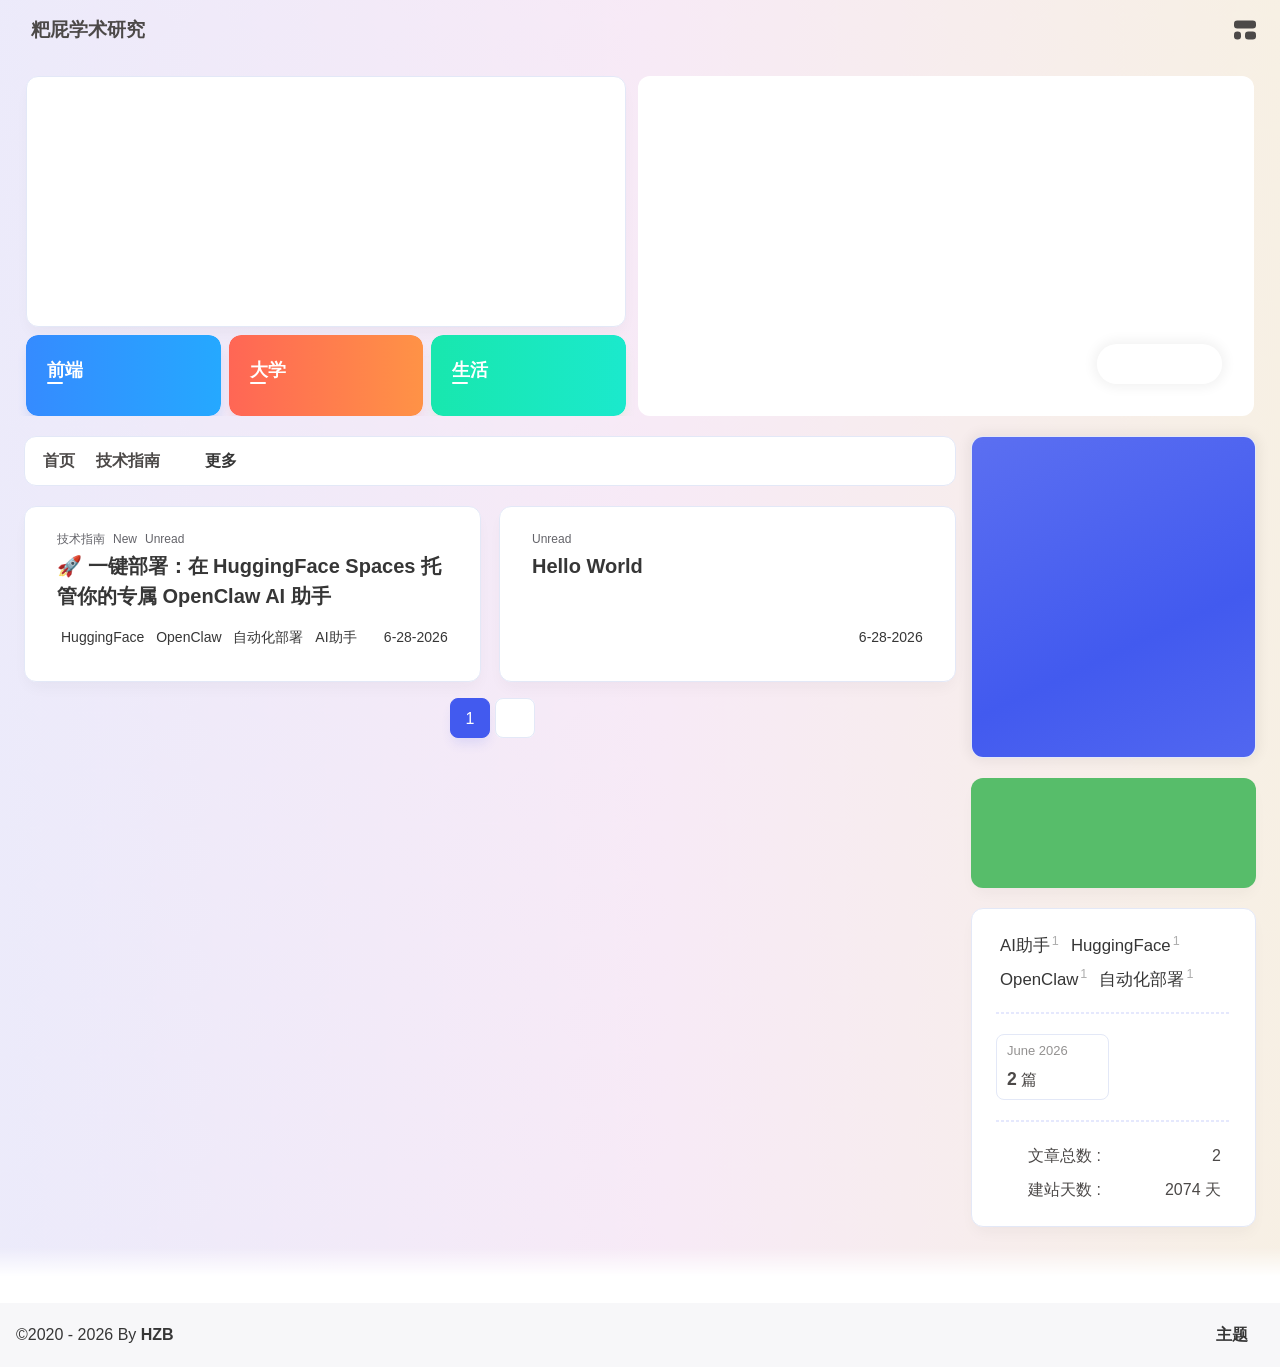
==== commit d51a5511: "Site updated: 2026-06-28 14:08:51" ====
--- a/index.html
+++ b/index.html
@@ -60,7 +60,7 @@
   isHome: true,
   isHighlightShrink: false,
   isToc: false,
-  postUpdate: '2026-06-28 14:05:15',
+  postUpdate: '2026-06-28 14:08:48',
   postMainColor: '',
 }</script><noscript><style type="text/css">
   #nav {
@@ -203,7 +203,31 @@
 if (true) {
   document.addEventListener('pjax:send', () => { preloader.initLoading() })
   document.addEventListener('pjax:complete', () => { preloader.endLoading() })
-}</script><link rel="stylesheet" href="https://cdn.cbd.int/anzhiyu-theme-static@1.1.10/progress_bar/progress_bar.css"/><script async="async" src="https://cdn.cbd.int/pace-js@1.2.4/pace.min.js" data-pace-options="{ &quot;restartOnRequestAfter&quot;:false,&quot;eventLag&quot;:false}"></script><div class="page" id="body-wrap"><header class="not-top-img" id="page-header"><nav id="nav"><div id="nav-group"><span id="blog_name"><a id="site-name" href="/" accesskey="h"><div class="title">粑屁学术研究</div><i class="anzhiyufont anzhiyu-icon-house-chimney"></i></a></span><div class="mask-name-container"><div id="name-container"><a id="page-name" href="javascript:anzhiyu.scrollToDest(0, 500)">PAGE_NAME</a></div></div><div id="menus"></div><div id="nav-right"><div class="nav-button" id="randomPost_button"><a class="site-page" onclick="toRandomPost()" title="Random Post" href="javascript:void(0);"><i class="anzhiyufont anzhiyu-icon-dice"></i></a></div><input id="center-console" type="checkbox"/><label class="widget" for="center-console" title="Console" onclick="anzhiyu.switchConsole();"><i class="left"></i><i class="widget center"></i><i class="widget right"></i></label><div id="console"><div class="console-card-group-reward"><ul class="reward-all console-card"><li class="reward-item"><a href="https://npm.elemecdn.com/anzhiyu-blog@1.1.6/img/post/common/qrcode-weichat.png" target="_blank"><img class="post-qr-code-img" alt="微信" src= "[data-uri]" onerror="this.onerror=null,this.src=&quot;/img/404.jpg&quot;" data-lazy-src="https://npm.elemecdn.com/anzhiyu-blog@1.1.6/img/post/common/qrcode-weichat.png"/></a><div class="post-qr-code-desc">微信</div></li><li class="reward-item"><a href="https://npm.elemecdn.com/anzhiyu-blog@1.1.6/img/post/common/qrcode-alipay.png" target="_blank"><img class="post-qr-code-img" alt="支付宝" src= "[data-uri]" onerror="this.onerror=null,this.src=&quot;/img/404.jpg&quot;" data-lazy-src="https://npm.elemecdn.com/anzhiyu-blog@1.1.6/img/post/common/qrcode-alipay.png"/></a><div class="post-qr-code-desc">支付宝</div></li></ul></div><div class="console-card-group"><div class="console-card-group-left"><div class="console-card" id="card-newest-comments"><div class="card-content"><div class="author-content-item-tips">Interaction</div><span class="author-content-item-title"> 最新评论</span></div><div class="aside-list"><span>正在加载中...</span></div></div></div><div class="console-card-group-right"><div class="console-card tags"><div class="card-content"><div class="author-content-item-tips">Interests</div><span class="author-content-item-title">Find your area of interest</span></div></div><div class="console-card history"><div class="item-headline"><i class="anzhiyufont anzhiyu-icon-box-archiv"></i><span>Articles</span></div><div class="card-archives"><div class="item-headline"><i class="anzhiyufont anzhiyu-icon-archive"></i><span>归档</span></div><ul class="card-archive-list"><li class="card-archive-list-item"><a class="card-archive-list-link" href="/archives/2026/06/"><span class="card-archive-list-date">June 2026</span><div class="card-archive-list-count-group"><span class="card-archive-list-count">1</span><span>篇</span></div></a></li></ul></div><hr/></div></div></div><div class="button-group"><div class="console-btn-item"><a class="darkmode_switchbutton" title="Toggle Display Mode" href="javascript:void(0);"><i class="anzhiyufont anzhiyu-icon-moon"></i></a></div><div class="console-btn-item" id="consoleHideAside" onclick="anzhiyu.hideAsideBtn()" title="Toggle Sidebar"><a class="asideSwitch"><i class="anzhiyufont anzhiyu-icon-arrows-left-right"></i></a></div><div class="console-btn-item" id="consoleMusic" onclick="anzhiyu.musicToggle()" title="Toggle Music"><a class="music-switch"><i class="anzhiyufont anzhiyu-icon-music"></i></a></div></div><div class="console-mask" onclick="anzhiyu.hideConsole()" href="javascript:void(0);"></div></div><div class="nav-button" id="nav-totop"><a class="totopbtn" href="javascript:void(0);"><i class="anzhiyufont anzhiyu-icon-arrow-up"></i><span id="percent" onclick="anzhiyu.scrollToDest(0,500)">0</span></a></div><div id="toggle-menu"><a class="site-page" href="javascript:void(0);" title="Toggle"><i class="anzhiyufont anzhiyu-icon-bars"></i></a></div></div></div></nav></header><main id="blog-container"><div id="home_top"><div class="swiper_container_card" style="height: auto;width: 100%"><div id="bannerGroup"><div id="random-banner"><canvas id="peoplecanvas"></canvas><a id="random-hover" href="javascript:toRandomPost()"><i class="anzhiyufont anzhiyu-icon-paper-plane"></i><div class="bannerText">随便逛逛<i class="anzhiyufont anzhiyu-icon-arrow-right"></i></div></a></div><div class="categoryGroup"><div class="categoryItem" style="box-shadow:var(--anzhiyu-shadow-blue)"><a class="categoryButton blue" href="/categories/%E5%89%8D%E7%AB%AF%E5%BC%80%E5%8F%91/"><span class="categoryButtonText">前端</span><i class="anzhiyufont anzhiyu-icon-dove"></i></a></div><div class="categoryItem" style="box-shadow:var(--anzhiyu-shadow-red)"><a class="categoryButton red" href="/categories/%E5%A4%A7%E5%AD%A6%E7%94%9F%E6%B6%AF/"><span class="categoryButtonText">大学</span><i class="anzhiyufont anzhiyu-icon-fire"></i></a></div><div class="categoryItem" style="box-shadow:var(--anzhiyu-shadow-green)"><a class="categoryButton green" href="/categories/%E7%94%9F%E6%B4%BB%E6%97%A5%E5%B8%B8/"><span class="categoryButtonText">生活</span><i class="anzhiyufont anzhiyu-icon-book"></i></a></div></div></div><div class="topGroup"><div class="recent-post-item" onclick="pjax.loadUrl(&quot;/2026/06/28/hello-world/&quot;)"><div class="post_cover left_radius"><a href="2026/06/28/hello-world/" title="Hello World"><span class="recent-post-top-text">荐</span><img class="post_bg" onerror="this.onerror=null;this.src='/img/404.jpg'" alt="cover"></a></div><div class="recent-post-info"><a class="article-title" href="2026/06/28/hello-world/" title="Hello World">Hello World</a></div></div><a class="todayCard" id="todayCard" target="_blank" rel="noopener" href="https://docs.anheyu.com/" style="z-index: 1;"><div class="todayCard-info"><div class="todayCard-tips">新品主题</div><div class="todayCard-title">Theme-AnZhiYu</div></div><img class="todayCard-cover" src= "[data-uri]" onerror="this.onerror=null,this.src=&quot;/img/404.jpg&quot;" data-lazy-src="https://bu.dusays.com/2023/05/13/645fa3cf90d70.webp" onerror="this.onerror=null;this.src='/img/404.jpg'" alt="封面"><div class="banner-button-group"><div class="banner-button" onclick="event.stopPropagation();event.preventDefault();anzhiyu.hideTodayCard();"><i class="anzhiyufont anzhiyu-icon-arrow-circle-right"></i><span class="banner-button-text">更多推荐</span></div></div></a></div><link rel="stylesheet"></div></div><div class="layout" id="content-inner"><div class="recent-posts" id="recent-posts"><div id="categoryBar"><div class="category-bar" id="category-bar"><div id="catalog-bar"><div id="catalog-list"><div class="catalog-list-item" id="首页"><a href="/">首页</a></div></div><div class="category-bar-next" id="category-bar-next" onclick="anzhiyu.scrollCategoryBarToRight()"><i class="anzhiyufont anzhiyu-icon-angle-double-right"></i></div><a class="catalog-more" href="/categories/">更多</a></div></div></div><div class="recent-post-item lastestpost-item" onclick="pjax.loadUrl('/2026/06/28/hello-world/')"><div class="recent-post-info no-cover"><div class="recent-post-info-top"><div class="recent-post-info-top-tips"><span class="newPost">New</span><a class="unvisited-post" href="/2026/06/28/hello-world/" title="Hello World">Unread</a></div><a class="article-title" href="/2026/06/28/hello-world/" title="Hello World">Hello World</a></div><div class="article-meta-wrap"><span class="post-meta-date"><i class="anzhiyufont anzhiyu-icon-calendar-days" style="font-size: 15px; display:none"></i><span class="article-meta-label">发表于</span><time datetime="2026-06-28T12:13:54.469Z" title="发表于 2026-06-28 12:13:54" time="2026-06-28 12:13:54">2026-06-28</time><time class="time_hidden" datetime="2026-06-28T12:13:54.469Z" title="更新于 2026-06-28 12:13:54" time="2026-06-28 12:13:54">2026-06-28</time></span></div><div class="content">Welcome to Hexo! This is your very first post. Check documentation for more info. If you get any problems when using Hexo, you can find the answer in troubleshooting or you can ask me on GitHub.
+}</script><link rel="stylesheet" href="https://cdn.cbd.int/anzhiyu-theme-static@1.1.10/progress_bar/progress_bar.css"/><script async="async" src="https://cdn.cbd.int/pace-js@1.2.4/pace.min.js" data-pace-options="{ &quot;restartOnRequestAfter&quot;:false,&quot;eventLag&quot;:false}"></script><div class="page" id="body-wrap"><header class="not-top-img" id="page-header"><nav id="nav"><div id="nav-group"><span id="blog_name"><a id="site-name" href="/" accesskey="h"><div class="title">粑屁学术研究</div><i class="anzhiyufont anzhiyu-icon-house-chimney"></i></a></span><div class="mask-name-container"><div id="name-container"><a id="page-name" href="javascript:anzhiyu.scrollToDest(0, 500)">PAGE_NAME</a></div></div><div id="menus"></div><div id="nav-right"><div class="nav-button" id="randomPost_button"><a class="site-page" onclick="toRandomPost()" title="Random Post" href="javascript:void(0);"><i class="anzhiyufont anzhiyu-icon-dice"></i></a></div><input id="center-console" type="checkbox"/><label class="widget" for="center-console" title="Console" onclick="anzhiyu.switchConsole();"><i class="left"></i><i class="widget center"></i><i class="widget right"></i></label><div id="console"><div class="console-card-group-reward"><ul class="reward-all console-card"><li class="reward-item"><a href="https://npm.elemecdn.com/anzhiyu-blog@1.1.6/img/post/common/qrcode-weichat.png" target="_blank"><img class="post-qr-code-img" alt="微信" src= "[data-uri]" onerror="this.onerror=null,this.src=&quot;/img/404.jpg&quot;" data-lazy-src="https://npm.elemecdn.com/anzhiyu-blog@1.1.6/img/post/common/qrcode-weichat.png"/></a><div class="post-qr-code-desc">微信</div></li><li class="reward-item"><a href="https://npm.elemecdn.com/anzhiyu-blog@1.1.6/img/post/common/qrcode-alipay.png" target="_blank"><img class="post-qr-code-img" alt="支付宝" src= "[data-uri]" onerror="this.onerror=null,this.src=&quot;/img/404.jpg&quot;" data-lazy-src="https://npm.elemecdn.com/anzhiyu-blog@1.1.6/img/post/common/qrcode-alipay.png"/></a><div class="post-qr-code-desc">支付宝</div></li></ul></div><div class="console-card-group"><div class="console-card-group-left"><div class="console-card" id="card-newest-comments"><div class="card-content"><div class="author-content-item-tips">Interaction</div><span class="author-content-item-title"> 最新评论</span></div><div class="aside-list"><span>正在加载中...</span></div></div></div><div class="console-card-group-right"><div class="console-card tags"><div class="card-content"><div class="author-content-item-tips">Interests</div><span class="author-content-item-title">Find your area of interest</span><div class="card-tags"><div class="item-headline"></div><div class="card-tag-cloud"><a href="/tags/AI%E5%8A%A9%E6%89%8B/" style="font-size: 1.05rem;">AI助手<sup>1</sup></a><a href="/tags/HuggingFace/" style="font-size: 1.05rem;">HuggingFace<sup>1</sup></a><a href="/tags/OpenClaw/" style="font-size: 1.05rem;">OpenClaw<sup>1</sup></a><a href="/tags/%E8%87%AA%E5%8A%A8%E5%8C%96%E9%83%A8%E7%BD%B2/" style="font-size: 1.05rem;">自动化部署<sup>1</sup></a></div></div><hr/></div></div><div class="console-card history"><div class="item-headline"><i class="anzhiyufont anzhiyu-icon-box-archiv"></i><span>Articles</span></div><div class="card-archives"><div class="item-headline"><i class="anzhiyufont anzhiyu-icon-archive"></i><span>归档</span></div><ul class="card-archive-list"><li class="card-archive-list-item"><a class="card-archive-list-link" href="/archives/2026/06/"><span class="card-archive-list-date">June 2026</span><div class="card-archive-list-count-group"><span class="card-archive-list-count">2</span><span>篇</span></div></a></li></ul></div><hr/></div></div></div><div class="button-group"><div class="console-btn-item"><a class="darkmode_switchbutton" title="Toggle Display Mode" href="javascript:void(0);"><i class="anzhiyufont anzhiyu-icon-moon"></i></a></div><div class="console-btn-item" id="consoleHideAside" onclick="anzhiyu.hideAsideBtn()" title="Toggle Sidebar"><a class="asideSwitch"><i class="anzhiyufont anzhiyu-icon-arrows-left-right"></i></a></div><div class="console-btn-item" id="consoleMusic" onclick="anzhiyu.musicToggle()" title="Toggle Music"><a class="music-switch"><i class="anzhiyufont anzhiyu-icon-music"></i></a></div></div><div class="console-mask" onclick="anzhiyu.hideConsole()" href="javascript:void(0);"></div></div><div class="nav-button" id="nav-totop"><a class="totopbtn" href="javascript:void(0);"><i class="anzhiyufont anzhiyu-icon-arrow-up"></i><span id="percent" onclick="anzhiyu.scrollToDest(0,500)">0</span></a></div><div id="toggle-menu"><a class="site-page" href="javascript:void(0);" title="Toggle"><i class="anzhiyufont anzhiyu-icon-bars"></i></a></div></div></div></nav></header><main id="blog-container"><div id="home_top"><div class="swiper_container_card" style="height: auto;width: 100%"><div id="bannerGroup"><div id="random-banner"><canvas id="peoplecanvas"></canvas><a id="random-hover" href="javascript:toRandomPost()"><i class="anzhiyufont anzhiyu-icon-paper-plane"></i><div class="bannerText">随便逛逛<i class="anzhiyufont anzhiyu-icon-arrow-right"></i></div></a></div><div class="categoryGroup"><div class="categoryItem" style="box-shadow:var(--anzhiyu-shadow-blue)"><a class="categoryButton blue" href="/categories/%E5%89%8D%E7%AB%AF%E5%BC%80%E5%8F%91/"><span class="categoryButtonText">前端</span><i class="anzhiyufont anzhiyu-icon-dove"></i></a></div><div class="categoryItem" style="box-shadow:var(--anzhiyu-shadow-red)"><a class="categoryButton red" href="/categories/%E5%A4%A7%E5%AD%A6%E7%94%9F%E6%B6%AF/"><span class="categoryButtonText">大学</span><i class="anzhiyufont anzhiyu-icon-fire"></i></a></div><div class="categoryItem" style="box-shadow:var(--anzhiyu-shadow-green)"><a class="categoryButton green" href="/categories/%E7%94%9F%E6%B4%BB%E6%97%A5%E5%B8%B8/"><span class="categoryButtonText">生活</span><i class="anzhiyufont anzhiyu-icon-book"></i></a></div></div></div><div class="topGroup"><div class="recent-post-item" onclick="pjax.loadUrl(&quot;/2026/06/28/hello-world/&quot;)"><div class="post_cover left_radius"><a href="2026/06/28/hello-world/" title="Hello World"><span class="recent-post-top-text">荐</span><img class="post_bg" onerror="this.onerror=null;this.src='/img/404.jpg'" alt="cover"></a></div><div class="recent-post-info"><a class="article-title" href="2026/06/28/hello-world/" title="Hello World">Hello World</a></div></div><div class="recent-post-item" onclick="pjax.loadUrl(&quot;/2026/06/28/huggingface-spaces-deploy/&quot;)"><div class="post_cover left_radius"><a href="2026/06/28/huggingface-spaces-deploy/" title="🚀 一键部署：在 HuggingFace Spaces 托管你的专属 OpenClaw AI 助手"><span class="recent-post-top-text">荐</span><img class="post_bg" onerror="this.onerror=null;this.src='/img/404.jpg'" alt="cover"></a></div><div class="recent-post-info"><a class="article-title" href="2026/06/28/huggingface-spaces-deploy/" title="🚀 一键部署：在 HuggingFace Spaces 托管你的专属 OpenClaw AI 助手">🚀 一键部署：在 HuggingFace Spaces 托管你的专属 OpenClaw AI 助手</a></div></div><a class="todayCard" id="todayCard" target="_blank" rel="noopener" href="https://docs.anheyu.com/" style="z-index: 1;"><div class="todayCard-info"><div class="todayCard-tips">新品主题</div><div class="todayCard-title">Theme-AnZhiYu</div></div><img class="todayCard-cover" src= "[data-uri]" onerror="this.onerror=null,this.src=&quot;/img/404.jpg&quot;" data-lazy-src="https://bu.dusays.com/2023/05/13/645fa3cf90d70.webp" onerror="this.onerror=null;this.src='/img/404.jpg'" alt="封面"><div class="banner-button-group"><div class="banner-button" onclick="event.stopPropagation();event.preventDefault();anzhiyu.hideTodayCard();"><i class="anzhiyufont anzhiyu-icon-arrow-circle-right"></i><span class="banner-button-text">更多推荐</span></div></div></a></div><link rel="stylesheet"></div></div><div class="layout" id="content-inner"><div class="recent-posts" id="recent-posts"><div id="categoryBar"><div class="category-bar" id="category-bar"><div id="catalog-bar"><div id="catalog-list"><div class="catalog-list-item" id="首页"><a href="/">首页</a></div>
+    <div class="catalog-list-item" id="/categories/技术指南/">
+      <a href="/categories/技术指南/">
+        技术指南
+      </a>
+    </div>
+    </div><div class="category-bar-next" id="category-bar-next" onclick="anzhiyu.scrollCategoryBarToRight()"><i class="anzhiyufont anzhiyu-icon-angle-double-right"></i></div><a class="catalog-more" href="/categories/">更多</a></div></div></div><div class="recent-post-item lastestpost-item" onclick="pjax.loadUrl('/2026/06/28/huggingface-spaces-deploy/')"><div class="recent-post-info no-cover"><div class="recent-post-info-top"><div class="recent-post-info-top-tips"><div class="article-categories-original">技术指南</div><span class="newPost">New</span><a class="unvisited-post" href="/2026/06/28/huggingface-spaces-deploy/" title="🚀 一键部署：在 HuggingFace Spaces 托管你的专属 OpenClaw AI 助手">Unread</a></div><a class="article-title" href="/2026/06/28/huggingface-spaces-deploy/" title="🚀 一键部署：在 HuggingFace Spaces 托管你的专属 OpenClaw AI 助手">🚀 一键部署：在 HuggingFace Spaces 托管你的专属 OpenClaw AI 助手</a></div><div class="article-meta-wrap"><span class="post-meta-date"><i class="anzhiyufont anzhiyu-icon-calendar-days" style="font-size: 15px; display:none"></i><span class="article-meta-label">发表于</span><time datetime="2026-06-28T14:10:00.000Z" title="发表于 2026-06-28 14:10:00" time="2026-06-28 14:10:00">2026-06-28</time><time class="time_hidden" datetime="2026-06-28T14:08:41.828Z" title="更新于 2026-06-28 14:08:41" time="2026-06-28 14:08:41">2026-06-28</time></span><span class="article-meta tags"><a class="article-meta__tags" href="/tags/HuggingFace/" event.cancelbubble onclick="window.event.cancelBubble=true;"><span> <i class="anzhiyufont anzhiyu-icon-hashtag"></i>HuggingFace</span></a><a class="article-meta__tags" href="/tags/OpenClaw/" event.cancelbubble onclick="window.event.cancelBubble=true;"><span> <i class="anzhiyufont anzhiyu-icon-hashtag"></i>OpenClaw</span></a><a class="article-meta__tags" href="/tags/%E8%87%AA%E5%8A%A8%E5%8C%96%E9%83%A8%E7%BD%B2/" event.cancelbubble onclick="window.event.cancelBubble=true;"><span> <i class="anzhiyufont anzhiyu-icon-hashtag"></i>自动化部署</span></a><a class="article-meta__tags" href="/tags/AI%E5%8A%A9%E6%89%8B/" event.cancelbubble onclick="window.event.cancelBubble=true;"><span> <i class="anzhiyufont anzhiyu-icon-hashtag"></i>AI助手</span></a></span></div><div class="content">想要一个能 24 小时在线、支持多模型调度、且能帮你管理博客的 AI 助手吗？
+通过 HuggingFace Spaces，你可以利用其强大的 Docker 托管能力，快速部署一套完整的 OpenClaw 环境。本教程将摒弃繁琐的手动复制代码步骤，直接通过 GitHub 仓库同步 实现“零代码”部署。
+🌟 方案优势
+无需写代码：直接同步预配置仓库，无需手动创建文件。
+全自动流水线：启动即自动配置 Nginx 反向代理、模型矩阵及持久化存储。
+AI 闭环管理：内置 Hexo 博客全自动发布流程，AI 写完直接部署。
+数据永不丢失：支持 HuggingFace Dataset 自动备份与 Rclone 云同步。
+
+
+🛠️ 快速部署步骤第一步：准备配置文件（GitHub）为了实现一键部署，我们为你准备了完整的配置仓库。
+
+访问：👉 GitHub - serezha750&#x2F;Space&#x2F;openclaw
+点击 Fork 将该项目克隆到你的个人账户下。
+注：如果你没有 GitHub 账号，请先注册一个。
+
+
+
+第二步：创建 HuggingFace Space
+登录 Hug ...</div></div></div><div class="recent-post-item" onclick="pjax.loadUrl('/2026/06/28/hello-world/')"><div class="recent-post-info no-cover"><div class="recent-post-info-top"><div class="recent-post-info-top-tips"><a class="unvisited-post" href="/2026/06/28/hello-world/" title="Hello World">Unread</a></div><a class="article-title" href="/2026/06/28/hello-world/" title="Hello World">Hello World</a></div><div class="article-meta-wrap"><span class="post-meta-date"><i class="anzhiyufont anzhiyu-icon-calendar-days" style="font-size: 15px; display:none"></i><span class="article-meta-label">发表于</span><time datetime="2026-06-28T12:13:54.469Z" title="发表于 2026-06-28 12:13:54" time="2026-06-28 12:13:54">2026-06-28</time><time class="time_hidden" datetime="2026-06-28T12:13:54.469Z" title="更新于 2026-06-28 12:13:54" time="2026-06-28 12:13:54">2026-06-28</time></span></div><div class="content">Welcome to Hexo! This is your very first post. Check documentation for more info. If you get any problems when using Hexo, you can find the answer in troubleshooting or you can ask me on GitHub.
 Quick StartCreate a new post1$ hexo new &quot;My New Post&quot;
 
 More info: Writing
@@ -216,7 +240,7 @@
 Deploy to remote sites1$ hexo deploy
 
 More info: Deployment
-</div></div></div><nav id="pagination"><div class="pagination"><span class="page-number current">1</span><div class="toPageGroup"><input id="toPageText" oninput="value=value.replace(/[^0-9]/g,'')" maxlength="3" onkeyup="this.value=this.value.replace(/[^u4e00-u9fa5w]/g,'')" aria-label="toPage"><a id="toPageButton" onclick="anzhiyu.toPage()"><i class="anzhiyufont anzhiyu-icon-angles-right" style="font-weight: inherit; font-size: 1rem;"></i></a></div></div></nav></div><div class="aside-content" id="aside-content"><div class="card-widget card-info"><div class="card-content"><div class="author-info-avatar"><img class="avatar-img" src= "[data-uri]" onerror="this.onerror=null,this.src=&quot;/img/404.jpg&quot;" data-lazy-src="https://bu.dusays.com/2023/04/27/64496e511b09c.jpg" onerror="this.onerror=null;this.src='/img/friend_404.gif'" alt="avatar"/></div><div class="author-info__description"></div></div></div><div class="card-widget anzhiyu-right-widget" id="card-wechat" onclick="null"><div id="flip-wrapper"><div id="flip-content"><div class="face" style="background: url(https://bu.dusays.com/2023/01/13/63c02edf44033.png) center center / 100% no-repeat"></div><div class="back face" style="background: url(https://bu.dusays.com/2023/05/13/645fa415e8694.png) center center / 100% no-repeat"></div></div></div></div><div class="sticky_layout"><div class="card-widget"><div class="card-archives"><div class="item-headline"><i class="anzhiyufont anzhiyu-icon-archive"></i><span>归档</span></div><ul class="card-archive-list"><li class="card-archive-list-item"><a class="card-archive-list-link" href="/archives/2026/06/"><span class="card-archive-list-date">June 2026</span><div class="card-archive-list-count-group"><span class="card-archive-list-count">1</span><span>篇</span></div></a></li></ul></div><hr/><div class="card-webinfo"><div class="item-headline"><i class="anzhiyufont anzhiyu-icon-chart-line"></i><span>网站资讯</span></div><div class="webinfo"><div class="webinfo-item"><div class="webinfo-item-title"><i class="anzhiyufont anzhiyu-icon-file-lines"></i><div class="item-name">文章总数 :</div></div><div class="item-count">1</div></div><div class="webinfo-item"><div class="webinfo-item-title"><i class="anzhiyufont anzhiyu-icon-stopwatch"></i><div class="item-name">建站天数 :</div></div><div class="item-count" id="runtimeshow" data-publishDate="2021-04-01T00:00:00.000Z"><i class="anzhiyufont anzhiyu-icon-spinner anzhiyu-spin"></i></div></div></div></div></div></div></div></div></main><footer id="footer"><div id="footer-wrap"></div><div id="footer-bar"><div class="footer-bar-links"><div class="footer-bar-left"><div id="footer-bar-tips"><div class="copyright">&copy;2020 - 2026 By <a class="footer-bar-link" href="/" title="HZB" target="_blank">HZB</a></div></div><div id="footer-type-tips"></div></div><div class="footer-bar-right"><a class="footer-bar-link" target="_blank" rel="noopener" href="https://github.com/anzhiyu-c/hexo-theme-anzhiyu" title="主题">主题</a></div></div></div></footer></div><div id="sidebar"><div id="menu-mask"></div><div id="sidebar-menus"><div class="sidebar-site-data site-data is-center"><a href="/archives/" title="archive"><div class="headline">文章</div><div class="length-num">1</div></a><a href="/tags/" title="tag"><div class="headline">标签</div><div class="length-num">0</div></a><a href="/categories/" title="category"><div class="headline">分类</div><div class="length-num">0</div></a></div><span class="sidebar-menu-item-title">功能</span><div class="sidebar-menu-item"><a class="darkmode_switchbutton menu-child" href="javascript:void(0);" title="显示模式"><i class="anzhiyufont anzhiyu-icon-circle-half-stroke"></i><span>显示模式</span></a></div><div class="back-menu-list-groups"><div class="back-menu-list-group"><div class="back-menu-list-title">网页</div><div class="back-menu-list"><a class="back-menu-item" target="_blank" rel="noopener" href="https://hexo.anheyu.com/" title="博客"><img class="back-menu-item-icon" src= "[data-uri]" onerror="this.onerror=null,this.src=&quot;/img/404.jpg&quot;" data-lazy-src="/img/favicon.ico" alt="博客"/><span class="back-menu-item-text">博客</span></a></div></div><div class="back-menu-list-group"><div class="back-menu-list-title">项目</div><div class="back-menu-list"><a class="back-menu-item" target="_blank" rel="noopener" href="https://image.anheyu.com/" title="安知鱼图床"><img class="back-menu-item-icon" src= "[data-uri]" onerror="this.onerror=null,this.src=&quot;/img/404.jpg&quot;" data-lazy-src="https://image.anheyu.com/favicon.ico" alt="安知鱼图床"/><span class="back-menu-item-text">安知鱼图床</span></a></div></div></div><span class="sidebar-menu-item-title">标签</span></div></div><div id="rightside"><div id="rightside-config-hide"><button id="translateLink" type="button" title="简繁转换">繁</button><button id="darkmode" type="button" title="浅色和深色模式转换"><i class="anzhiyufont anzhiyu-icon-circle-half-stroke"></i></button><button id="hide-aside-btn" type="button" title="单栏和双栏切换"><i class="anzhiyufont anzhiyu-icon-arrows-left-right"></i></button></div><div id="rightside-config-show"><button id="rightside-config" type="button" title="设置"><i class="anzhiyufont anzhiyu-icon-gear"></i></button><button id="go-up" type="button" title="回到顶部"><i class="anzhiyufont anzhiyu-icon-arrow-up"></i></button></div></div><div id="nav-music"><a id="nav-music-hoverTips" onclick="anzhiyu.musicToggle()" accesskey="m">播放音乐</a><div id="console-music-bg"></div><meting-js id="8152976493" server="netease" type="playlist" mutex="true" preload="none" theme="var(--anzhiyu-main)" data-lrctype="0" order="random" volume="0.7"></meting-js></div><div id="rightMenu"><div class="rightMenu-group rightMenu-small"><div class="rightMenu-item" id="menu-backward"><i class="anzhiyufont anzhiyu-icon-arrow-left"></i></div><div class="rightMenu-item" id="menu-forward"><i class="anzhiyufont anzhiyu-icon-arrow-right"></i></div><div class="rightMenu-item" id="menu-refresh"><i class="anzhiyufont anzhiyu-icon-arrow-rotate-right" style="font-size: 1rem;"></i></div><div class="rightMenu-item" id="menu-top"><i class="anzhiyufont anzhiyu-icon-arrow-up"></i></div></div><div class="rightMenu-group rightMenu-line rightMenuPlugin"><div class="rightMenu-item" id="menu-copytext"><i class="anzhiyufont anzhiyu-icon-copy"></i><span>复制选中文本</span></div><div class="rightMenu-item" id="menu-pastetext"><i class="anzhiyufont anzhiyu-icon-paste"></i><span>粘贴文本</span></div><a class="rightMenu-item" id="menu-commenttext"><i class="anzhiyufont anzhiyu-icon-comment-medical"></i><span>引用到评论</span></a><div class="rightMenu-item" id="menu-newwindow"><i class="anzhiyufont anzhiyu-icon-window-restore"></i><span>新窗口打开</span></div><div class="rightMenu-item" id="menu-copylink"><i class="anzhiyufont anzhiyu-icon-link"></i><span>复制链接地址</span></div><div class="rightMenu-item" id="menu-copyimg"><i class="anzhiyufont anzhiyu-icon-images"></i><span>复制此图片</span></div><div class="rightMenu-item" id="menu-downloadimg"><i class="anzhiyufont anzhiyu-icon-download"></i><span>下载此图片</span></div><div class="rightMenu-item" id="menu-newwindowimg"><i class="anzhiyufont anzhiyu-icon-window-restore"></i><span>新窗口打开图片</span></div><div class="rightMenu-item" id="menu-search"><i class="anzhiyufont anzhiyu-icon-magnifying-glass"></i><span>站内搜索</span></div><div class="rightMenu-item" id="menu-searchBaidu"><i class="anzhiyufont anzhiyu-icon-magnifying-glass"></i><span>百度搜索</span></div><div class="rightMenu-item" id="menu-music-toggle"><i class="anzhiyufont anzhiyu-icon-play"></i><span>播放音乐</span></div><div class="rightMenu-item" id="menu-music-back"><i class="anzhiyufont anzhiyu-icon-backward"></i><span>切换到上一首</span></div><div class="rightMenu-item" id="menu-music-forward"><i class="anzhiyufont anzhiyu-icon-forward"></i><span>切换到下一首</span></div><div class="rightMenu-item" id="menu-music-playlist" onclick="window.open(&quot;https://y.qq.com/n/ryqq/playlist/8802438608&quot;, &quot;_blank&quot;);" style="display: none;"><i class="anzhiyufont anzhiyu-icon-radio"></i><span>查看所有歌曲</span></div><div class="rightMenu-item" id="menu-music-copyMusicName"><i class="anzhiyufont anzhiyu-icon-copy"></i><span>复制歌名</span></div></div><div class="rightMenu-group rightMenu-line rightMenuOther"><a class="rightMenu-item menu-link" id="menu-randomPost"><i class="anzhiyufont anzhiyu-icon-shuffle"></i><span>随便逛逛</span></a><a class="rightMenu-item menu-link" href="/categories/"><i class="anzhiyufont anzhiyu-icon-cube"></i><span>博客分类</span></a><a class="rightMenu-item menu-link" href="/tags/"><i class="anzhiyufont anzhiyu-icon-tags"></i><span>文章标签</span></a></div><div class="rightMenu-group rightMenu-line rightMenuOther"><a class="rightMenu-item" id="menu-copy" href="javascript:void(0);"><i class="anzhiyufont anzhiyu-icon-copy"></i><span>复制地址</span></a><a class="rightMenu-item" id="menu-commentBarrage" href="javascript:void(0);"><i class="anzhiyufont anzhiyu-icon-message"></i><span class="menu-commentBarrage-text">关闭热评</span></a><a class="rightMenu-item" id="menu-darkmode" href="javascript:void(0);"><i class="anzhiyufont anzhiyu-icon-circle-half-stroke"></i><span class="menu-darkmode-text">深色模式</span></a><a class="rightMenu-item" id="menu-translate" href="javascript:void(0);"><i class="anzhiyufont anzhiyu-icon-language"></i><span>轉為繁體</span></a></div></div><div id="rightmenu-mask"></div><div><script src="/js/utils.js"></script><script src="/js/main.js"></script><script src="/js/tw_cn.js"></script><script src="https://cdn.cbd.int/@fancyapps/ui@6.1.6/dist/fancybox/fancybox.umd.js"></script><script src="https://cdn.cbd.int/instant.page@5.2.0/instantpage.js" type="module"></script><script src="https://cdn.cbd.int/vanilla-lazyload@19.1.3/dist/lazyload.iife.min.js"></script><script src="https://cdn.cbd.int/node-snackbar@0.1.16/dist/snackbar.min.js"></script><canvas id="universe"></canvas><script async src="https://npm.elemecdn.com/anzhiyu-theme-static@1.0.0/dark/dark.js"></script><script>// 消除控制台打印
+</div></div></div><nav id="pagination"><div class="pagination"><span class="page-number current">1</span><div class="toPageGroup"><input id="toPageText" oninput="value=value.replace(/[^0-9]/g,'')" maxlength="3" onkeyup="this.value=this.value.replace(/[^u4e00-u9fa5w]/g,'')" aria-label="toPage"><a id="toPageButton" onclick="anzhiyu.toPage()"><i class="anzhiyufont anzhiyu-icon-angles-right" style="font-weight: inherit; font-size: 1rem;"></i></a></div></div></nav></div><div class="aside-content" id="aside-content"><div class="card-widget card-info"><div class="card-content"><div class="author-info-avatar"><img class="avatar-img" src= "[data-uri]" onerror="this.onerror=null,this.src=&quot;/img/404.jpg&quot;" data-lazy-src="https://bu.dusays.com/2023/04/27/64496e511b09c.jpg" onerror="this.onerror=null;this.src='/img/friend_404.gif'" alt="avatar"/></div><div class="author-info__description"></div></div></div><div class="card-widget anzhiyu-right-widget" id="card-wechat" onclick="null"><div id="flip-wrapper"><div id="flip-content"><div class="face" style="background: url(https://bu.dusays.com/2023/01/13/63c02edf44033.png) center center / 100% no-repeat"></div><div class="back face" style="background: url(https://bu.dusays.com/2023/05/13/645fa415e8694.png) center center / 100% no-repeat"></div></div></div></div><div class="sticky_layout"><div class="card-widget"><div class="card-tags"><div class="item-headline"></div><div class="card-tag-cloud"><a href="/tags/AI%E5%8A%A9%E6%89%8B/" style="font-size: 1.05rem;">AI助手<sup>1</sup></a><a href="/tags/HuggingFace/" style="font-size: 1.05rem;">HuggingFace<sup>1</sup></a><a href="/tags/OpenClaw/" style="font-size: 1.05rem;">OpenClaw<sup>1</sup></a><a href="/tags/%E8%87%AA%E5%8A%A8%E5%8C%96%E9%83%A8%E7%BD%B2/" style="font-size: 1.05rem;">自动化部署<sup>1</sup></a></div></div><hr/><div class="card-archives"><div class="item-headline"><i class="anzhiyufont anzhiyu-icon-archive"></i><span>归档</span></div><ul class="card-archive-list"><li class="card-archive-list-item"><a class="card-archive-list-link" href="/archives/2026/06/"><span class="card-archive-list-date">June 2026</span><div class="card-archive-list-count-group"><span class="card-archive-list-count">2</span><span>篇</span></div></a></li></ul></div><hr/><div class="card-webinfo"><div class="item-headline"><i class="anzhiyufont anzhiyu-icon-chart-line"></i><span>网站资讯</span></div><div class="webinfo"><div class="webinfo-item"><div class="webinfo-item-title"><i class="anzhiyufont anzhiyu-icon-file-lines"></i><div class="item-name">文章总数 :</div></div><div class="item-count">2</div></div><div class="webinfo-item"><div class="webinfo-item-title"><i class="anzhiyufont anzhiyu-icon-stopwatch"></i><div class="item-name">建站天数 :</div></div><div class="item-count" id="runtimeshow" data-publishDate="2021-04-01T00:00:00.000Z"><i class="anzhiyufont anzhiyu-icon-spinner anzhiyu-spin"></i></div></div></div></div></div></div></div></div></main><footer id="footer"><div id="footer-wrap"></div><div id="footer-bar"><div class="footer-bar-links"><div class="footer-bar-left"><div id="footer-bar-tips"><div class="copyright">&copy;2020 - 2026 By <a class="footer-bar-link" href="/" title="HZB" target="_blank">HZB</a></div></div><div id="footer-type-tips"></div></div><div class="footer-bar-right"><a class="footer-bar-link" target="_blank" rel="noopener" href="https://github.com/anzhiyu-c/hexo-theme-anzhiyu" title="主题">主题</a></div></div></div></footer></div><div id="sidebar"><div id="menu-mask"></div><div id="sidebar-menus"><div class="sidebar-site-data site-data is-center"><a href="/archives/" title="archive"><div class="headline">文章</div><div class="length-num">2</div></a><a href="/tags/" title="tag"><div class="headline">标签</div><div class="length-num">4</div></a><a href="/categories/" title="category"><div class="headline">分类</div><div class="length-num">1</div></a></div><span class="sidebar-menu-item-title">功能</span><div class="sidebar-menu-item"><a class="darkmode_switchbutton menu-child" href="javascript:void(0);" title="显示模式"><i class="anzhiyufont anzhiyu-icon-circle-half-stroke"></i><span>显示模式</span></a></div><div class="back-menu-list-groups"><div class="back-menu-list-group"><div class="back-menu-list-title">网页</div><div class="back-menu-list"><a class="back-menu-item" target="_blank" rel="noopener" href="https://hexo.anheyu.com/" title="博客"><img class="back-menu-item-icon" src= "[data-uri]" onerror="this.onerror=null,this.src=&quot;/img/404.jpg&quot;" data-lazy-src="/img/favicon.ico" alt="博客"/><span class="back-menu-item-text">博客</span></a></div></div><div class="back-menu-list-group"><div class="back-menu-list-title">项目</div><div class="back-menu-list"><a class="back-menu-item" target="_blank" rel="noopener" href="https://image.anheyu.com/" title="安知鱼图床"><img class="back-menu-item-icon" src= "[data-uri]" onerror="this.onerror=null,this.src=&quot;/img/404.jpg&quot;" data-lazy-src="https://image.anheyu.com/favicon.ico" alt="安知鱼图床"/><span class="back-menu-item-text">安知鱼图床</span></a></div></div></div><span class="sidebar-menu-item-title">标签</span><div class="card-tags"><div class="item-headline"></div><div class="card-tag-cloud"><a href="/tags/AI%E5%8A%A9%E6%89%8B/" style="font-size: 0.88rem;">AI助手<sup>1</sup></a><a href="/tags/HuggingFace/" style="font-size: 0.88rem;">HuggingFace<sup>1</sup></a><a href="/tags/OpenClaw/" style="font-size: 0.88rem;">OpenClaw<sup>1</sup></a><a href="/tags/%E8%87%AA%E5%8A%A8%E5%8C%96%E9%83%A8%E7%BD%B2/" style="font-size: 0.88rem;">自动化部署<sup>1</sup></a></div></div><hr/></div></div><div id="rightside"><div id="rightside-config-hide"><button id="translateLink" type="button" title="简繁转换">繁</button><button id="darkmode" type="button" title="浅色和深色模式转换"><i class="anzhiyufont anzhiyu-icon-circle-half-stroke"></i></button><button id="hide-aside-btn" type="button" title="单栏和双栏切换"><i class="anzhiyufont anzhiyu-icon-arrows-left-right"></i></button></div><div id="rightside-config-show"><button id="rightside-config" type="button" title="设置"><i class="anzhiyufont anzhiyu-icon-gear"></i></button><button id="go-up" type="button" title="回到顶部"><i class="anzhiyufont anzhiyu-icon-arrow-up"></i></button></div></div><div id="nav-music"><a id="nav-music-hoverTips" onclick="anzhiyu.musicToggle()" accesskey="m">播放音乐</a><div id="console-music-bg"></div><meting-js id="8152976493" server="netease" type="playlist" mutex="true" preload="none" theme="var(--anzhiyu-main)" data-lrctype="0" order="random" volume="0.7"></meting-js></div><div id="rightMenu"><div class="rightMenu-group rightMenu-small"><div class="rightMenu-item" id="menu-backward"><i class="anzhiyufont anzhiyu-icon-arrow-left"></i></div><div class="rightMenu-item" id="menu-forward"><i class="anzhiyufont anzhiyu-icon-arrow-right"></i></div><div class="rightMenu-item" id="menu-refresh"><i class="anzhiyufont anzhiyu-icon-arrow-rotate-right" style="font-size: 1rem;"></i></div><div class="rightMenu-item" id="menu-top"><i class="anzhiyufont anzhiyu-icon-arrow-up"></i></div></div><div class="rightMenu-group rightMenu-line rightMenuPlugin"><div class="rightMenu-item" id="menu-copytext"><i class="anzhiyufont anzhiyu-icon-copy"></i><span>复制选中文本</span></div><div class="rightMenu-item" id="menu-pastetext"><i class="anzhiyufont anzhiyu-icon-paste"></i><span>粘贴文本</span></div><a class="rightMenu-item" id="menu-commenttext"><i class="anzhiyufont anzhiyu-icon-comment-medical"></i><span>引用到评论</span></a><div class="rightMenu-item" id="menu-newwindow"><i class="anzhiyufont anzhiyu-icon-window-restore"></i><span>新窗口打开</span></div><div class="rightMenu-item" id="menu-copylink"><i class="anzhiyufont anzhiyu-icon-link"></i><span>复制链接地址</span></div><div class="rightMenu-item" id="menu-copyimg"><i class="anzhiyufont anzhiyu-icon-images"></i><span>复制此图片</span></div><div class="rightMenu-item" id="menu-downloadimg"><i class="anzhiyufont anzhiyu-icon-download"></i><span>下载此图片</span></div><div class="rightMenu-item" id="menu-newwindowimg"><i class="anzhiyufont anzhiyu-icon-window-restore"></i><span>新窗口打开图片</span></div><div class="rightMenu-item" id="menu-search"><i class="anzhiyufont anzhiyu-icon-magnifying-glass"></i><span>站内搜索</span></div><div class="rightMenu-item" id="menu-searchBaidu"><i class="anzhiyufont anzhiyu-icon-magnifying-glass"></i><span>百度搜索</span></div><div class="rightMenu-item" id="menu-music-toggle"><i class="anzhiyufont anzhiyu-icon-play"></i><span>播放音乐</span></div><div class="rightMenu-item" id="menu-music-back"><i class="anzhiyufont anzhiyu-icon-backward"></i><span>切换到上一首</span></div><div class="rightMenu-item" id="menu-music-forward"><i class="anzhiyufont anzhiyu-icon-forward"></i><span>切换到下一首</span></div><div class="rightMenu-item" id="menu-music-playlist" onclick="window.open(&quot;https://y.qq.com/n/ryqq/playlist/8802438608&quot;, &quot;_blank&quot;);" style="display: none;"><i class="anzhiyufont anzhiyu-icon-radio"></i><span>查看所有歌曲</span></div><div class="rightMenu-item" id="menu-music-copyMusicName"><i class="anzhiyufont anzhiyu-icon-copy"></i><span>复制歌名</span></div></div><div class="rightMenu-group rightMenu-line rightMenuOther"><a class="rightMenu-item menu-link" id="menu-randomPost"><i class="anzhiyufont anzhiyu-icon-shuffle"></i><span>随便逛逛</span></a><a class="rightMenu-item menu-link" href="/categories/"><i class="anzhiyufont anzhiyu-icon-cube"></i><span>博客分类</span></a><a class="rightMenu-item menu-link" href="/tags/"><i class="anzhiyufont anzhiyu-icon-tags"></i><span>文章标签</span></a></div><div class="rightMenu-group rightMenu-line rightMenuOther"><a class="rightMenu-item" id="menu-copy" href="javascript:void(0);"><i class="anzhiyufont anzhiyu-icon-copy"></i><span>复制地址</span></a><a class="rightMenu-item" id="menu-commentBarrage" href="javascript:void(0);"><i class="anzhiyufont anzhiyu-icon-message"></i><span class="menu-commentBarrage-text">关闭热评</span></a><a class="rightMenu-item" id="menu-darkmode" href="javascript:void(0);"><i class="anzhiyufont anzhiyu-icon-circle-half-stroke"></i><span class="menu-darkmode-text">深色模式</span></a><a class="rightMenu-item" id="menu-translate" href="javascript:void(0);"><i class="anzhiyufont anzhiyu-icon-language"></i><span>轉為繁體</span></a></div></div><div id="rightmenu-mask"></div><div><script src="/js/utils.js"></script><script src="/js/main.js"></script><script src="/js/tw_cn.js"></script><script src="https://cdn.cbd.int/@fancyapps/ui@6.1.6/dist/fancybox/fancybox.umd.js"></script><script src="https://cdn.cbd.int/instant.page@5.2.0/instantpage.js" type="module"></script><script src="https://cdn.cbd.int/vanilla-lazyload@19.1.3/dist/lazyload.iife.min.js"></script><script src="https://cdn.cbd.int/node-snackbar@0.1.16/dist/snackbar.min.js"></script><canvas id="universe"></canvas><script async src="https://npm.elemecdn.com/anzhiyu-theme-static@1.0.0/dark/dark.js"></script><script>// 消除控制台打印
 var HoldLog = console.log;
 console.log = function () {};
 let now1 = new Date();
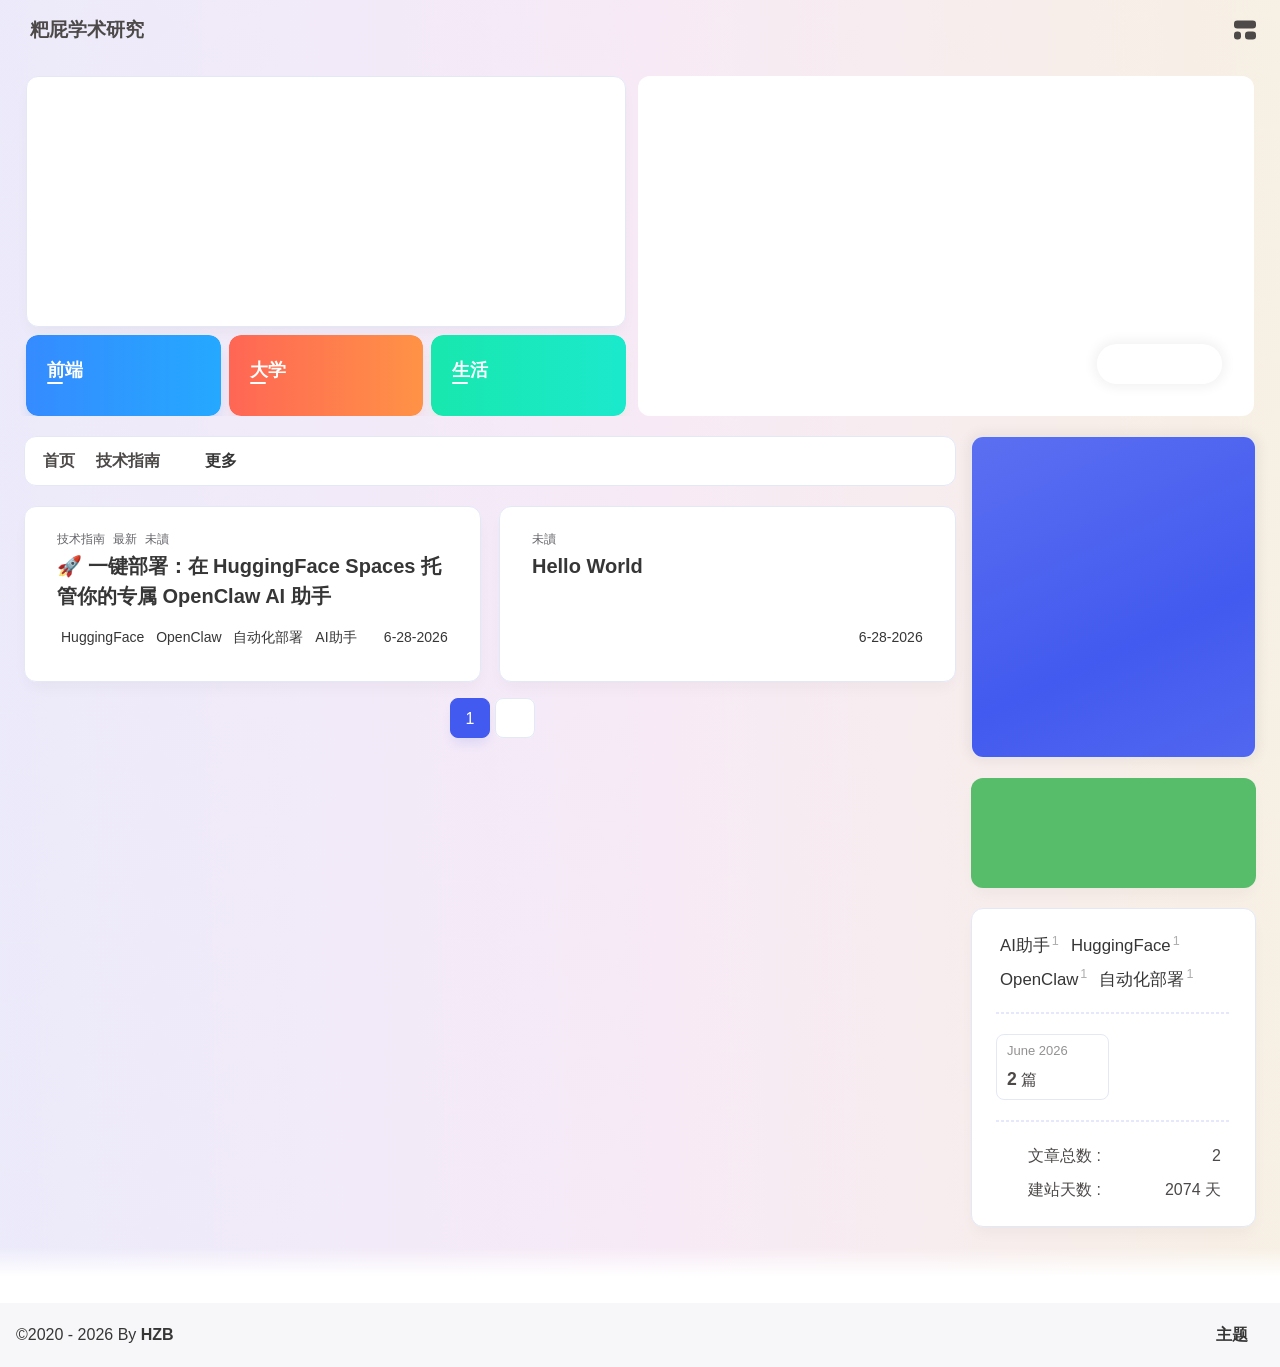
==== commit 0a7ec24f: "Site updated: 2026-06-28 14:52:31" ====
--- a/index.html
+++ b/index.html
@@ -60,7 +60,7 @@
   isHome: true,
   isHighlightShrink: false,
   isToc: false,
-  postUpdate: '2026-06-28 14:08:48',
+  postUpdate: '2026-06-28 14:52:28',
   postMainColor: '',
 }</script><noscript><style type="text/css">
   #nav {
@@ -203,13 +203,13 @@
 if (true) {
   document.addEventListener('pjax:send', () => { preloader.initLoading() })
   document.addEventListener('pjax:complete', () => { preloader.endLoading() })
-}</script><link rel="stylesheet" href="https://cdn.cbd.int/anzhiyu-theme-static@1.1.10/progress_bar/progress_bar.css"/><script async="async" src="https://cdn.cbd.int/pace-js@1.2.4/pace.min.js" data-pace-options="{ &quot;restartOnRequestAfter&quot;:false,&quot;eventLag&quot;:false}"></script><div class="page" id="body-wrap"><header class="not-top-img" id="page-header"><nav id="nav"><div id="nav-group"><span id="blog_name"><a id="site-name" href="/" accesskey="h"><div class="title">粑屁学术研究</div><i class="anzhiyufont anzhiyu-icon-house-chimney"></i></a></span><div class="mask-name-container"><div id="name-container"><a id="page-name" href="javascript:anzhiyu.scrollToDest(0, 500)">PAGE_NAME</a></div></div><div id="menus"></div><div id="nav-right"><div class="nav-button" id="randomPost_button"><a class="site-page" onclick="toRandomPost()" title="Random Post" href="javascript:void(0);"><i class="anzhiyufont anzhiyu-icon-dice"></i></a></div><input id="center-console" type="checkbox"/><label class="widget" for="center-console" title="Console" onclick="anzhiyu.switchConsole();"><i class="left"></i><i class="widget center"></i><i class="widget right"></i></label><div id="console"><div class="console-card-group-reward"><ul class="reward-all console-card"><li class="reward-item"><a href="https://npm.elemecdn.com/anzhiyu-blog@1.1.6/img/post/common/qrcode-weichat.png" target="_blank"><img class="post-qr-code-img" alt="微信" src= "[data-uri]" onerror="this.onerror=null,this.src=&quot;/img/404.jpg&quot;" data-lazy-src="https://npm.elemecdn.com/anzhiyu-blog@1.1.6/img/post/common/qrcode-weichat.png"/></a><div class="post-qr-code-desc">微信</div></li><li class="reward-item"><a href="https://npm.elemecdn.com/anzhiyu-blog@1.1.6/img/post/common/qrcode-alipay.png" target="_blank"><img class="post-qr-code-img" alt="支付宝" src= "[data-uri]" onerror="this.onerror=null,this.src=&quot;/img/404.jpg&quot;" data-lazy-src="https://npm.elemecdn.com/anzhiyu-blog@1.1.6/img/post/common/qrcode-alipay.png"/></a><div class="post-qr-code-desc">支付宝</div></li></ul></div><div class="console-card-group"><div class="console-card-group-left"><div class="console-card" id="card-newest-comments"><div class="card-content"><div class="author-content-item-tips">Interaction</div><span class="author-content-item-title"> 最新评论</span></div><div class="aside-list"><span>正在加载中...</span></div></div></div><div class="console-card-group-right"><div class="console-card tags"><div class="card-content"><div class="author-content-item-tips">Interests</div><span class="author-content-item-title">Find your area of interest</span><div class="card-tags"><div class="item-headline"></div><div class="card-tag-cloud"><a href="/tags/AI%E5%8A%A9%E6%89%8B/" style="font-size: 1.05rem;">AI助手<sup>1</sup></a><a href="/tags/HuggingFace/" style="font-size: 1.05rem;">HuggingFace<sup>1</sup></a><a href="/tags/OpenClaw/" style="font-size: 1.05rem;">OpenClaw<sup>1</sup></a><a href="/tags/%E8%87%AA%E5%8A%A8%E5%8C%96%E9%83%A8%E7%BD%B2/" style="font-size: 1.05rem;">自动化部署<sup>1</sup></a></div></div><hr/></div></div><div class="console-card history"><div class="item-headline"><i class="anzhiyufont anzhiyu-icon-box-archiv"></i><span>Articles</span></div><div class="card-archives"><div class="item-headline"><i class="anzhiyufont anzhiyu-icon-archive"></i><span>归档</span></div><ul class="card-archive-list"><li class="card-archive-list-item"><a class="card-archive-list-link" href="/archives/2026/06/"><span class="card-archive-list-date">June 2026</span><div class="card-archive-list-count-group"><span class="card-archive-list-count">2</span><span>篇</span></div></a></li></ul></div><hr/></div></div></div><div class="button-group"><div class="console-btn-item"><a class="darkmode_switchbutton" title="Toggle Display Mode" href="javascript:void(0);"><i class="anzhiyufont anzhiyu-icon-moon"></i></a></div><div class="console-btn-item" id="consoleHideAside" onclick="anzhiyu.hideAsideBtn()" title="Toggle Sidebar"><a class="asideSwitch"><i class="anzhiyufont anzhiyu-icon-arrows-left-right"></i></a></div><div class="console-btn-item" id="consoleMusic" onclick="anzhiyu.musicToggle()" title="Toggle Music"><a class="music-switch"><i class="anzhiyufont anzhiyu-icon-music"></i></a></div></div><div class="console-mask" onclick="anzhiyu.hideConsole()" href="javascript:void(0);"></div></div><div class="nav-button" id="nav-totop"><a class="totopbtn" href="javascript:void(0);"><i class="anzhiyufont anzhiyu-icon-arrow-up"></i><span id="percent" onclick="anzhiyu.scrollToDest(0,500)">0</span></a></div><div id="toggle-menu"><a class="site-page" href="javascript:void(0);" title="Toggle"><i class="anzhiyufont anzhiyu-icon-bars"></i></a></div></div></div></nav></header><main id="blog-container"><div id="home_top"><div class="swiper_container_card" style="height: auto;width: 100%"><div id="bannerGroup"><div id="random-banner"><canvas id="peoplecanvas"></canvas><a id="random-hover" href="javascript:toRandomPost()"><i class="anzhiyufont anzhiyu-icon-paper-plane"></i><div class="bannerText">随便逛逛<i class="anzhiyufont anzhiyu-icon-arrow-right"></i></div></a></div><div class="categoryGroup"><div class="categoryItem" style="box-shadow:var(--anzhiyu-shadow-blue)"><a class="categoryButton blue" href="/categories/%E5%89%8D%E7%AB%AF%E5%BC%80%E5%8F%91/"><span class="categoryButtonText">前端</span><i class="anzhiyufont anzhiyu-icon-dove"></i></a></div><div class="categoryItem" style="box-shadow:var(--anzhiyu-shadow-red)"><a class="categoryButton red" href="/categories/%E5%A4%A7%E5%AD%A6%E7%94%9F%E6%B6%AF/"><span class="categoryButtonText">大学</span><i class="anzhiyufont anzhiyu-icon-fire"></i></a></div><div class="categoryItem" style="box-shadow:var(--anzhiyu-shadow-green)"><a class="categoryButton green" href="/categories/%E7%94%9F%E6%B4%BB%E6%97%A5%E5%B8%B8/"><span class="categoryButtonText">生活</span><i class="anzhiyufont anzhiyu-icon-book"></i></a></div></div></div><div class="topGroup"><div class="recent-post-item" onclick="pjax.loadUrl(&quot;/2026/06/28/hello-world/&quot;)"><div class="post_cover left_radius"><a href="2026/06/28/hello-world/" title="Hello World"><span class="recent-post-top-text">荐</span><img class="post_bg" onerror="this.onerror=null;this.src='/img/404.jpg'" alt="cover"></a></div><div class="recent-post-info"><a class="article-title" href="2026/06/28/hello-world/" title="Hello World">Hello World</a></div></div><div class="recent-post-item" onclick="pjax.loadUrl(&quot;/2026/06/28/huggingface-spaces-deploy/&quot;)"><div class="post_cover left_radius"><a href="2026/06/28/huggingface-spaces-deploy/" title="🚀 一键部署：在 HuggingFace Spaces 托管你的专属 OpenClaw AI 助手"><span class="recent-post-top-text">荐</span><img class="post_bg" onerror="this.onerror=null;this.src='/img/404.jpg'" alt="cover"></a></div><div class="recent-post-info"><a class="article-title" href="2026/06/28/huggingface-spaces-deploy/" title="🚀 一键部署：在 HuggingFace Spaces 托管你的专属 OpenClaw AI 助手">🚀 一键部署：在 HuggingFace Spaces 托管你的专属 OpenClaw AI 助手</a></div></div><a class="todayCard" id="todayCard" target="_blank" rel="noopener" href="https://docs.anheyu.com/" style="z-index: 1;"><div class="todayCard-info"><div class="todayCard-tips">新品主题</div><div class="todayCard-title">Theme-AnZhiYu</div></div><img class="todayCard-cover" src= "[data-uri]" onerror="this.onerror=null,this.src=&quot;/img/404.jpg&quot;" data-lazy-src="https://bu.dusays.com/2023/05/13/645fa3cf90d70.webp" onerror="this.onerror=null;this.src='/img/404.jpg'" alt="封面"><div class="banner-button-group"><div class="banner-button" onclick="event.stopPropagation();event.preventDefault();anzhiyu.hideTodayCard();"><i class="anzhiyufont anzhiyu-icon-arrow-circle-right"></i><span class="banner-button-text">更多推荐</span></div></div></a></div><link rel="stylesheet"></div></div><div class="layout" id="content-inner"><div class="recent-posts" id="recent-posts"><div id="categoryBar"><div class="category-bar" id="category-bar"><div id="catalog-bar"><div id="catalog-list"><div class="catalog-list-item" id="首页"><a href="/">首页</a></div>
+}</script><link rel="stylesheet" href="https://cdn.cbd.int/anzhiyu-theme-static@1.1.10/progress_bar/progress_bar.css"/><script async="async" src="https://cdn.cbd.int/pace-js@1.2.4/pace.min.js" data-pace-options="{ &quot;restartOnRequestAfter&quot;:false,&quot;eventLag&quot;:false}"></script><div class="page" id="body-wrap"><header class="not-top-img" id="page-header"><nav id="nav"><div id="nav-group"><span id="blog_name"><a id="site-name" href="/" accesskey="h"><div class="title">粑屁学术研究</div><i class="anzhiyufont anzhiyu-icon-house-chimney"></i></a></span><div class="mask-name-container"><div id="name-container"><a id="page-name" href="javascript:anzhiyu.scrollToDest(0, 500)">PAGE_NAME</a></div></div><div id="menus"></div><div id="nav-right"><div class="nav-button" id="randomPost_button"><a class="site-page" onclick="toRandomPost()" title="隨機前往一個文章" href="javascript:void(0);"><i class="anzhiyufont anzhiyu-icon-dice"></i></a></div><input id="center-console" type="checkbox"/><label class="widget" for="center-console" title="中控台" onclick="anzhiyu.switchConsole();"><i class="left"></i><i class="widget center"></i><i class="widget right"></i></label><div id="console"><div class="console-card-group-reward"><ul class="reward-all console-card"><li class="reward-item"><a href="https://npm.elemecdn.com/anzhiyu-blog@1.1.6/img/post/common/qrcode-weichat.png" target="_blank"><img class="post-qr-code-img" alt="微信" src= "[data-uri]" onerror="this.onerror=null,this.src=&quot;/img/404.jpg&quot;" data-lazy-src="https://npm.elemecdn.com/anzhiyu-blog@1.1.6/img/post/common/qrcode-weichat.png"/></a><div class="post-qr-code-desc">微信</div></li><li class="reward-item"><a href="https://npm.elemecdn.com/anzhiyu-blog@1.1.6/img/post/common/qrcode-alipay.png" target="_blank"><img class="post-qr-code-img" alt="支付宝" src= "[data-uri]" onerror="this.onerror=null,this.src=&quot;/img/404.jpg&quot;" data-lazy-src="https://npm.elemecdn.com/anzhiyu-blog@1.1.6/img/post/common/qrcode-alipay.png"/></a><div class="post-qr-code-desc">支付宝</div></li></ul></div><div class="console-card-group"><div class="console-card-group-left"><div class="console-card" id="card-newest-comments"><div class="card-content"><div class="author-content-item-tips">互動</div><span class="author-content-item-title"> 最新评论</span></div><div class="aside-list"><span>正在加载中...</span></div></div></div><div class="console-card-group-right"><div class="console-card tags"><div class="card-content"><div class="author-content-item-tips">興趣點</div><span class="author-content-item-title">尋找你感興趣的領域</span><div class="card-tags"><div class="item-headline"></div><div class="card-tag-cloud"><a href="/tags/AI%E5%8A%A9%E6%89%8B/" style="font-size: 1.05rem;">AI助手<sup>1</sup></a><a href="/tags/HuggingFace/" style="font-size: 1.05rem;">HuggingFace<sup>1</sup></a><a href="/tags/OpenClaw/" style="font-size: 1.05rem;">OpenClaw<sup>1</sup></a><a href="/tags/%E8%87%AA%E5%8A%A8%E5%8C%96%E9%83%A8%E7%BD%B2/" style="font-size: 1.05rem;">自动化部署<sup>1</sup></a></div></div><hr/></div></div><div class="console-card history"><div class="item-headline"><i class="anzhiyufont anzhiyu-icon-box-archiv"></i><span>文章</span></div><div class="card-archives"><div class="item-headline"><i class="anzhiyufont anzhiyu-icon-archive"></i><span>归档</span></div><ul class="card-archive-list"><li class="card-archive-list-item"><a class="card-archive-list-link" href="/archives/2026/06/"><span class="card-archive-list-date">June 2026</span><div class="card-archive-list-count-group"><span class="card-archive-list-count">2</span><span>篇</span></div></a></li></ul></div><hr/></div></div></div><div class="button-group"><div class="console-btn-item"><a class="darkmode_switchbutton" title="顯示模式切換" href="javascript:void(0);"><i class="anzhiyufont anzhiyu-icon-moon"></i></a></div><div class="console-btn-item" id="consoleHideAside" onclick="anzhiyu.hideAsideBtn()" title="邊欄顯示控制"><a class="asideSwitch"><i class="anzhiyufont anzhiyu-icon-arrows-left-right"></i></a></div><div class="console-btn-item" id="consoleMusic" onclick="anzhiyu.musicToggle()" title="音樂開關"><a class="music-switch"><i class="anzhiyufont anzhiyu-icon-music"></i></a></div></div><div class="console-mask" onclick="anzhiyu.hideConsole()" href="javascript:void(0);"></div></div><div class="nav-button" id="nav-totop"><a class="totopbtn" href="javascript:void(0);"><i class="anzhiyufont anzhiyu-icon-arrow-up"></i><span id="percent" onclick="anzhiyu.scrollToDest(0,500)">0</span></a></div><div id="toggle-menu"><a class="site-page" href="javascript:void(0);" title="切換"><i class="anzhiyufont anzhiyu-icon-bars"></i></a></div></div></div></nav></header><main id="blog-container"><div id="home_top"><div class="swiper_container_card" style="height: auto;width: 100%"><div id="bannerGroup"><div id="random-banner"><canvas id="peoplecanvas"></canvas><a id="random-hover" href="javascript:toRandomPost()"><i class="anzhiyufont anzhiyu-icon-paper-plane"></i><div class="bannerText">随便逛逛<i class="anzhiyufont anzhiyu-icon-arrow-right"></i></div></a></div><div class="categoryGroup"><div class="categoryItem" style="box-shadow:var(--anzhiyu-shadow-blue)"><a class="categoryButton blue" href="/categories/%E5%89%8D%E7%AB%AF%E5%BC%80%E5%8F%91/"><span class="categoryButtonText">前端</span><i class="anzhiyufont anzhiyu-icon-dove"></i></a></div><div class="categoryItem" style="box-shadow:var(--anzhiyu-shadow-red)"><a class="categoryButton red" href="/categories/%E5%A4%A7%E5%AD%A6%E7%94%9F%E6%B6%AF/"><span class="categoryButtonText">大学</span><i class="anzhiyufont anzhiyu-icon-fire"></i></a></div><div class="categoryItem" style="box-shadow:var(--anzhiyu-shadow-green)"><a class="categoryButton green" href="/categories/%E7%94%9F%E6%B4%BB%E6%97%A5%E5%B8%B8/"><span class="categoryButtonText">生活</span><i class="anzhiyufont anzhiyu-icon-book"></i></a></div></div></div><div class="topGroup"><div class="recent-post-item" onclick="pjax.loadUrl(&quot;/2026/06/28/hello-world/&quot;)"><div class="post_cover left_radius"><a href="2026/06/28/hello-world/" title="Hello World"><span class="recent-post-top-text">荐</span><img class="post_bg" onerror="this.onerror=null;this.src='/img/404.jpg'" alt="cover"></a></div><div class="recent-post-info"><a class="article-title" href="2026/06/28/hello-world/" title="Hello World">Hello World</a></div></div><div class="recent-post-item" onclick="pjax.loadUrl(&quot;/2026/06/28/huggingface-spaces-deploy/&quot;)"><div class="post_cover left_radius"><a href="2026/06/28/huggingface-spaces-deploy/" title="🚀 一键部署：在 HuggingFace Spaces 托管你的专属 OpenClaw AI 助手"><span class="recent-post-top-text">荐</span><img class="post_bg" onerror="this.onerror=null;this.src='/img/404.jpg'" alt="cover"></a></div><div class="recent-post-info"><a class="article-title" href="2026/06/28/huggingface-spaces-deploy/" title="🚀 一键部署：在 HuggingFace Spaces 托管你的专属 OpenClaw AI 助手">🚀 一键部署：在 HuggingFace Spaces 托管你的专属 OpenClaw AI 助手</a></div></div><a class="todayCard" id="todayCard" target="_blank" rel="noopener" href="https://docs.anheyu.com/" style="z-index: 1;"><div class="todayCard-info"><div class="todayCard-tips">新品主题</div><div class="todayCard-title">Theme-AnZhiYu</div></div><img class="todayCard-cover" src= "[data-uri]" onerror="this.onerror=null,this.src=&quot;/img/404.jpg&quot;" data-lazy-src="https://bu.dusays.com/2023/05/13/645fa3cf90d70.webp" onerror="this.onerror=null;this.src='/img/404.jpg'" alt="封面"><div class="banner-button-group"><div class="banner-button" onclick="event.stopPropagation();event.preventDefault();anzhiyu.hideTodayCard();"><i class="anzhiyufont anzhiyu-icon-arrow-circle-right"></i><span class="banner-button-text">更多推荐</span></div></div></a></div><link rel="stylesheet"></div></div><div class="layout" id="content-inner"><div class="recent-posts" id="recent-posts"><div id="categoryBar"><div class="category-bar" id="category-bar"><div id="catalog-bar"><div id="catalog-list"><div class="catalog-list-item" id="首页"><a href="/">首页</a></div>
     <div class="catalog-list-item" id="/categories/技术指南/">
       <a href="/categories/技术指南/">
         技术指南
       </a>
     </div>
-    </div><div class="category-bar-next" id="category-bar-next" onclick="anzhiyu.scrollCategoryBarToRight()"><i class="anzhiyufont anzhiyu-icon-angle-double-right"></i></div><a class="catalog-more" href="/categories/">更多</a></div></div></div><div class="recent-post-item lastestpost-item" onclick="pjax.loadUrl('/2026/06/28/huggingface-spaces-deploy/')"><div class="recent-post-info no-cover"><div class="recent-post-info-top"><div class="recent-post-info-top-tips"><div class="article-categories-original">技术指南</div><span class="newPost">New</span><a class="unvisited-post" href="/2026/06/28/huggingface-spaces-deploy/" title="🚀 一键部署：在 HuggingFace Spaces 托管你的专属 OpenClaw AI 助手">Unread</a></div><a class="article-title" href="/2026/06/28/huggingface-spaces-deploy/" title="🚀 一键部署：在 HuggingFace Spaces 托管你的专属 OpenClaw AI 助手">🚀 一键部署：在 HuggingFace Spaces 托管你的专属 OpenClaw AI 助手</a></div><div class="article-meta-wrap"><span class="post-meta-date"><i class="anzhiyufont anzhiyu-icon-calendar-days" style="font-size: 15px; display:none"></i><span class="article-meta-label">发表于</span><time datetime="2026-06-28T14:10:00.000Z" title="发表于 2026-06-28 14:10:00" time="2026-06-28 14:10:00">2026-06-28</time><time class="time_hidden" datetime="2026-06-28T14:08:41.828Z" title="更新于 2026-06-28 14:08:41" time="2026-06-28 14:08:41">2026-06-28</time></span><span class="article-meta tags"><a class="article-meta__tags" href="/tags/HuggingFace/" event.cancelbubble onclick="window.event.cancelBubble=true;"><span> <i class="anzhiyufont anzhiyu-icon-hashtag"></i>HuggingFace</span></a><a class="article-meta__tags" href="/tags/OpenClaw/" event.cancelbubble onclick="window.event.cancelBubble=true;"><span> <i class="anzhiyufont anzhiyu-icon-hashtag"></i>OpenClaw</span></a><a class="article-meta__tags" href="/tags/%E8%87%AA%E5%8A%A8%E5%8C%96%E9%83%A8%E7%BD%B2/" event.cancelbubble onclick="window.event.cancelBubble=true;"><span> <i class="anzhiyufont anzhiyu-icon-hashtag"></i>自动化部署</span></a><a class="article-meta__tags" href="/tags/AI%E5%8A%A9%E6%89%8B/" event.cancelbubble onclick="window.event.cancelBubble=true;"><span> <i class="anzhiyufont anzhiyu-icon-hashtag"></i>AI助手</span></a></span></div><div class="content">想要一个能 24 小时在线、支持多模型调度、且能帮你管理博客的 AI 助手吗？
+    </div><div class="category-bar-next" id="category-bar-next" onclick="anzhiyu.scrollCategoryBarToRight()"><i class="anzhiyufont anzhiyu-icon-angle-double-right"></i></div><a class="catalog-more" href="/categories/">更多</a></div></div></div><div class="recent-post-item lastestpost-item" onclick="pjax.loadUrl('/2026/06/28/huggingface-spaces-deploy/')"><div class="recent-post-info no-cover"><div class="recent-post-info-top"><div class="recent-post-info-top-tips"><div class="article-categories-original">技术指南</div><span class="newPost">最新</span><a class="unvisited-post" href="/2026/06/28/huggingface-spaces-deploy/" title="🚀 一键部署：在 HuggingFace Spaces 托管你的专属 OpenClaw AI 助手">未讀</a></div><a class="article-title" href="/2026/06/28/huggingface-spaces-deploy/" title="🚀 一键部署：在 HuggingFace Spaces 托管你的专属 OpenClaw AI 助手">🚀 一键部署：在 HuggingFace Spaces 托管你的专属 OpenClaw AI 助手</a></div><div class="article-meta-wrap"><span class="post-meta-date"><i class="anzhiyufont anzhiyu-icon-calendar-days" style="font-size: 15px; display:none"></i><span class="article-meta-label">发表于</span><time datetime="2026-06-28T14:10:00.000Z" title="发表于 2026-06-28 14:10:00" time="2026-06-28 14:10:00">2026-06-28</time><time class="time_hidden" datetime="2026-06-28T14:08:41.828Z" title="更新于 2026-06-28 14:08:41" time="2026-06-28 14:08:41">2026-06-28</time></span><span class="article-meta tags"><a class="article-meta__tags" href="/tags/HuggingFace/" event.cancelbubble onclick="window.event.cancelBubble=true;"><span> <i class="anzhiyufont anzhiyu-icon-hashtag"></i>HuggingFace</span></a><a class="article-meta__tags" href="/tags/OpenClaw/" event.cancelbubble onclick="window.event.cancelBubble=true;"><span> <i class="anzhiyufont anzhiyu-icon-hashtag"></i>OpenClaw</span></a><a class="article-meta__tags" href="/tags/%E8%87%AA%E5%8A%A8%E5%8C%96%E9%83%A8%E7%BD%B2/" event.cancelbubble onclick="window.event.cancelBubble=true;"><span> <i class="anzhiyufont anzhiyu-icon-hashtag"></i>自动化部署</span></a><a class="article-meta__tags" href="/tags/AI%E5%8A%A9%E6%89%8B/" event.cancelbubble onclick="window.event.cancelBubble=true;"><span> <i class="anzhiyufont anzhiyu-icon-hashtag"></i>AI助手</span></a></span></div><div class="content">想要一个能 24 小时在线、支持多模型调度、且能帮你管理博客的 AI 助手吗？
 通过 HuggingFace Spaces，你可以利用其强大的 Docker 托管能力，快速部署一套完整的 OpenClaw 环境。本教程将摒弃繁琐的手动复制代码步骤，直接通过 GitHub 仓库同步 实现“零代码”部署。
 🌟 方案优势
 无需写代码：直接同步预配置仓库，无需手动创建文件。
@@ -227,7 +227,7 @@
 
 
 第二步：创建 HuggingFace Space
-登录 Hug ...</div></div></div><div class="recent-post-item" onclick="pjax.loadUrl('/2026/06/28/hello-world/')"><div class="recent-post-info no-cover"><div class="recent-post-info-top"><div class="recent-post-info-top-tips"><a class="unvisited-post" href="/2026/06/28/hello-world/" title="Hello World">Unread</a></div><a class="article-title" href="/2026/06/28/hello-world/" title="Hello World">Hello World</a></div><div class="article-meta-wrap"><span class="post-meta-date"><i class="anzhiyufont anzhiyu-icon-calendar-days" style="font-size: 15px; display:none"></i><span class="article-meta-label">发表于</span><time datetime="2026-06-28T12:13:54.469Z" title="发表于 2026-06-28 12:13:54" time="2026-06-28 12:13:54">2026-06-28</time><time class="time_hidden" datetime="2026-06-28T12:13:54.469Z" title="更新于 2026-06-28 12:13:54" time="2026-06-28 12:13:54">2026-06-28</time></span></div><div class="content">Welcome to Hexo! This is your very first post. Check documentation for more info. If you get any problems when using Hexo, you can find the answer in troubleshooting or you can ask me on GitHub.
+登录 Hug ...</div></div></div><div class="recent-post-item" onclick="pjax.loadUrl('/2026/06/28/hello-world/')"><div class="recent-post-info no-cover"><div class="recent-post-info-top"><div class="recent-post-info-top-tips"><a class="unvisited-post" href="/2026/06/28/hello-world/" title="Hello World">未讀</a></div><a class="article-title" href="/2026/06/28/hello-world/" title="Hello World">Hello World</a></div><div class="article-meta-wrap"><span class="post-meta-date"><i class="anzhiyufont anzhiyu-icon-calendar-days" style="font-size: 15px; display:none"></i><span class="article-meta-label">发表于</span><time datetime="2026-06-28T12:13:54.469Z" title="发表于 2026-06-28 12:13:54" time="2026-06-28 12:13:54">2026-06-28</time><time class="time_hidden" datetime="2026-06-28T12:13:54.469Z" title="更新于 2026-06-28 12:13:54" time="2026-06-28 12:13:54">2026-06-28</time></span></div><div class="content">Welcome to Hexo! This is your very first post. Check documentation for more info. If you get any problems when using Hexo, you can find the answer in troubleshooting or you can ask me on GitHub.
 Quick StartCreate a new post1$ hexo new &quot;My New Post&quot;
 
 More info: Writing
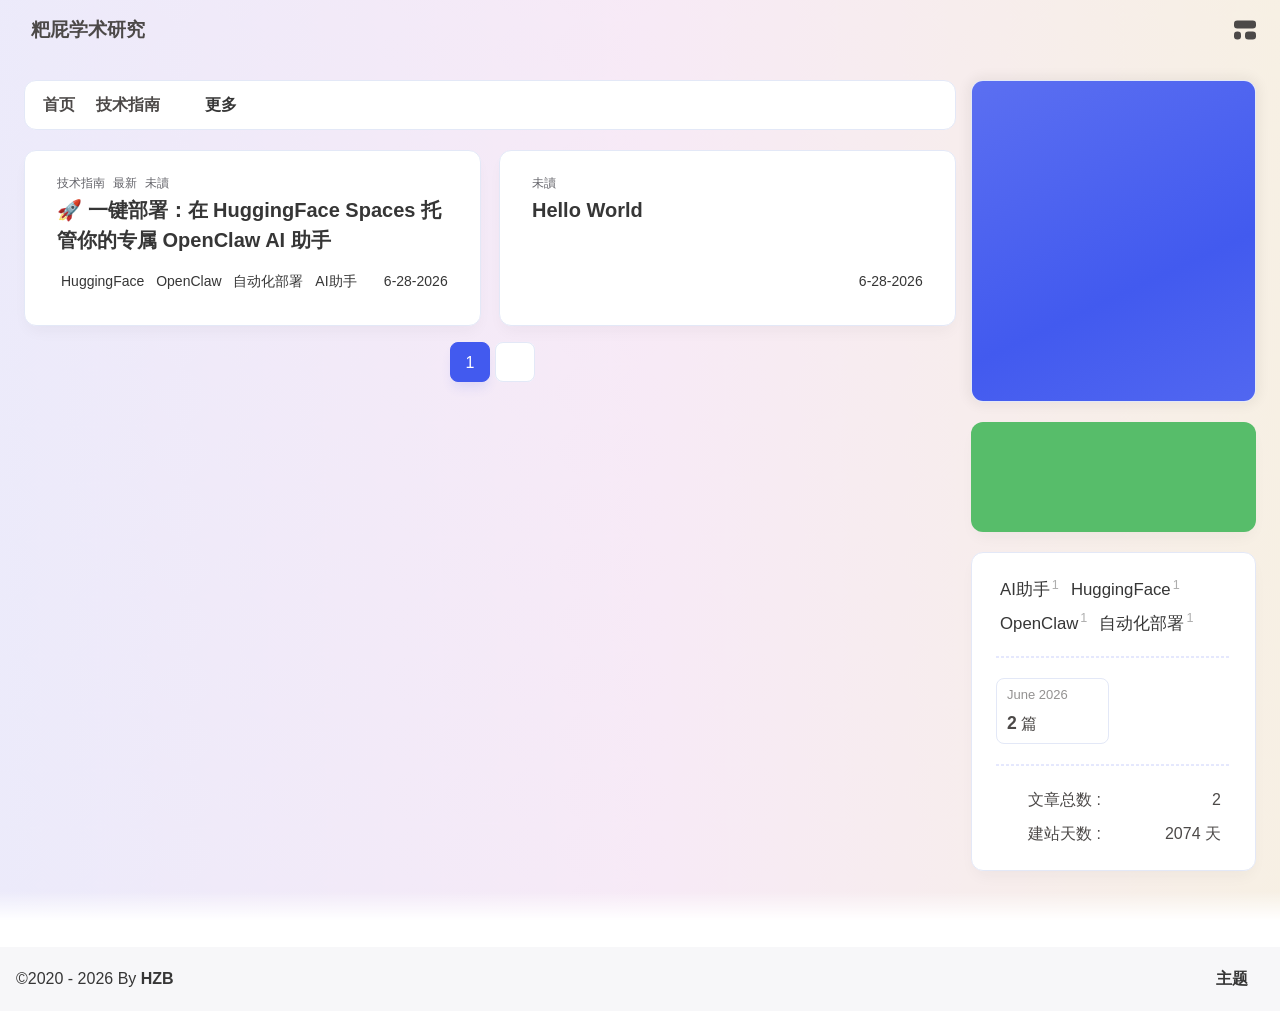
==== commit cd0d8a63: "Site updated: 2026-06-28 14:56:59" ====
--- a/index.html
+++ b/index.html
@@ -60,7 +60,7 @@
   isHome: true,
   isHighlightShrink: false,
   isToc: false,
-  postUpdate: '2026-06-28 14:52:28',
+  postUpdate: '2026-06-28 14:56:55',
   postMainColor: '',
 }</script><noscript><style type="text/css">
   #nav {
@@ -203,7 +203,7 @@
 if (true) {
   document.addEventListener('pjax:send', () => { preloader.initLoading() })
   document.addEventListener('pjax:complete', () => { preloader.endLoading() })
-}</script><link rel="stylesheet" href="https://cdn.cbd.int/anzhiyu-theme-static@1.1.10/progress_bar/progress_bar.css"/><script async="async" src="https://cdn.cbd.int/pace-js@1.2.4/pace.min.js" data-pace-options="{ &quot;restartOnRequestAfter&quot;:false,&quot;eventLag&quot;:false}"></script><div class="page" id="body-wrap"><header class="not-top-img" id="page-header"><nav id="nav"><div id="nav-group"><span id="blog_name"><a id="site-name" href="/" accesskey="h"><div class="title">粑屁学术研究</div><i class="anzhiyufont anzhiyu-icon-house-chimney"></i></a></span><div class="mask-name-container"><div id="name-container"><a id="page-name" href="javascript:anzhiyu.scrollToDest(0, 500)">PAGE_NAME</a></div></div><div id="menus"></div><div id="nav-right"><div class="nav-button" id="randomPost_button"><a class="site-page" onclick="toRandomPost()" title="隨機前往一個文章" href="javascript:void(0);"><i class="anzhiyufont anzhiyu-icon-dice"></i></a></div><input id="center-console" type="checkbox"/><label class="widget" for="center-console" title="中控台" onclick="anzhiyu.switchConsole();"><i class="left"></i><i class="widget center"></i><i class="widget right"></i></label><div id="console"><div class="console-card-group-reward"><ul class="reward-all console-card"><li class="reward-item"><a href="https://npm.elemecdn.com/anzhiyu-blog@1.1.6/img/post/common/qrcode-weichat.png" target="_blank"><img class="post-qr-code-img" alt="微信" src= "[data-uri]" onerror="this.onerror=null,this.src=&quot;/img/404.jpg&quot;" data-lazy-src="https://npm.elemecdn.com/anzhiyu-blog@1.1.6/img/post/common/qrcode-weichat.png"/></a><div class="post-qr-code-desc">微信</div></li><li class="reward-item"><a href="https://npm.elemecdn.com/anzhiyu-blog@1.1.6/img/post/common/qrcode-alipay.png" target="_blank"><img class="post-qr-code-img" alt="支付宝" src= "[data-uri]" onerror="this.onerror=null,this.src=&quot;/img/404.jpg&quot;" data-lazy-src="https://npm.elemecdn.com/anzhiyu-blog@1.1.6/img/post/common/qrcode-alipay.png"/></a><div class="post-qr-code-desc">支付宝</div></li></ul></div><div class="console-card-group"><div class="console-card-group-left"><div class="console-card" id="card-newest-comments"><div class="card-content"><div class="author-content-item-tips">互動</div><span class="author-content-item-title"> 最新评论</span></div><div class="aside-list"><span>正在加载中...</span></div></div></div><div class="console-card-group-right"><div class="console-card tags"><div class="card-content"><div class="author-content-item-tips">興趣點</div><span class="author-content-item-title">尋找你感興趣的領域</span><div class="card-tags"><div class="item-headline"></div><div class="card-tag-cloud"><a href="/tags/AI%E5%8A%A9%E6%89%8B/" style="font-size: 1.05rem;">AI助手<sup>1</sup></a><a href="/tags/HuggingFace/" style="font-size: 1.05rem;">HuggingFace<sup>1</sup></a><a href="/tags/OpenClaw/" style="font-size: 1.05rem;">OpenClaw<sup>1</sup></a><a href="/tags/%E8%87%AA%E5%8A%A8%E5%8C%96%E9%83%A8%E7%BD%B2/" style="font-size: 1.05rem;">自动化部署<sup>1</sup></a></div></div><hr/></div></div><div class="console-card history"><div class="item-headline"><i class="anzhiyufont anzhiyu-icon-box-archiv"></i><span>文章</span></div><div class="card-archives"><div class="item-headline"><i class="anzhiyufont anzhiyu-icon-archive"></i><span>归档</span></div><ul class="card-archive-list"><li class="card-archive-list-item"><a class="card-archive-list-link" href="/archives/2026/06/"><span class="card-archive-list-date">June 2026</span><div class="card-archive-list-count-group"><span class="card-archive-list-count">2</span><span>篇</span></div></a></li></ul></div><hr/></div></div></div><div class="button-group"><div class="console-btn-item"><a class="darkmode_switchbutton" title="顯示模式切換" href="javascript:void(0);"><i class="anzhiyufont anzhiyu-icon-moon"></i></a></div><div class="console-btn-item" id="consoleHideAside" onclick="anzhiyu.hideAsideBtn()" title="邊欄顯示控制"><a class="asideSwitch"><i class="anzhiyufont anzhiyu-icon-arrows-left-right"></i></a></div><div class="console-btn-item" id="consoleMusic" onclick="anzhiyu.musicToggle()" title="音樂開關"><a class="music-switch"><i class="anzhiyufont anzhiyu-icon-music"></i></a></div></div><div class="console-mask" onclick="anzhiyu.hideConsole()" href="javascript:void(0);"></div></div><div class="nav-button" id="nav-totop"><a class="totopbtn" href="javascript:void(0);"><i class="anzhiyufont anzhiyu-icon-arrow-up"></i><span id="percent" onclick="anzhiyu.scrollToDest(0,500)">0</span></a></div><div id="toggle-menu"><a class="site-page" href="javascript:void(0);" title="切換"><i class="anzhiyufont anzhiyu-icon-bars"></i></a></div></div></div></nav></header><main id="blog-container"><div id="home_top"><div class="swiper_container_card" style="height: auto;width: 100%"><div id="bannerGroup"><div id="random-banner"><canvas id="peoplecanvas"></canvas><a id="random-hover" href="javascript:toRandomPost()"><i class="anzhiyufont anzhiyu-icon-paper-plane"></i><div class="bannerText">随便逛逛<i class="anzhiyufont anzhiyu-icon-arrow-right"></i></div></a></div><div class="categoryGroup"><div class="categoryItem" style="box-shadow:var(--anzhiyu-shadow-blue)"><a class="categoryButton blue" href="/categories/%E5%89%8D%E7%AB%AF%E5%BC%80%E5%8F%91/"><span class="categoryButtonText">前端</span><i class="anzhiyufont anzhiyu-icon-dove"></i></a></div><div class="categoryItem" style="box-shadow:var(--anzhiyu-shadow-red)"><a class="categoryButton red" href="/categories/%E5%A4%A7%E5%AD%A6%E7%94%9F%E6%B6%AF/"><span class="categoryButtonText">大学</span><i class="anzhiyufont anzhiyu-icon-fire"></i></a></div><div class="categoryItem" style="box-shadow:var(--anzhiyu-shadow-green)"><a class="categoryButton green" href="/categories/%E7%94%9F%E6%B4%BB%E6%97%A5%E5%B8%B8/"><span class="categoryButtonText">生活</span><i class="anzhiyufont anzhiyu-icon-book"></i></a></div></div></div><div class="topGroup"><div class="recent-post-item" onclick="pjax.loadUrl(&quot;/2026/06/28/hello-world/&quot;)"><div class="post_cover left_radius"><a href="2026/06/28/hello-world/" title="Hello World"><span class="recent-post-top-text">荐</span><img class="post_bg" onerror="this.onerror=null;this.src='/img/404.jpg'" alt="cover"></a></div><div class="recent-post-info"><a class="article-title" href="2026/06/28/hello-world/" title="Hello World">Hello World</a></div></div><div class="recent-post-item" onclick="pjax.loadUrl(&quot;/2026/06/28/huggingface-spaces-deploy/&quot;)"><div class="post_cover left_radius"><a href="2026/06/28/huggingface-spaces-deploy/" title="🚀 一键部署：在 HuggingFace Spaces 托管你的专属 OpenClaw AI 助手"><span class="recent-post-top-text">荐</span><img class="post_bg" onerror="this.onerror=null;this.src='/img/404.jpg'" alt="cover"></a></div><div class="recent-post-info"><a class="article-title" href="2026/06/28/huggingface-spaces-deploy/" title="🚀 一键部署：在 HuggingFace Spaces 托管你的专属 OpenClaw AI 助手">🚀 一键部署：在 HuggingFace Spaces 托管你的专属 OpenClaw AI 助手</a></div></div><a class="todayCard" id="todayCard" target="_blank" rel="noopener" href="https://docs.anheyu.com/" style="z-index: 1;"><div class="todayCard-info"><div class="todayCard-tips">新品主题</div><div class="todayCard-title">Theme-AnZhiYu</div></div><img class="todayCard-cover" src= "[data-uri]" onerror="this.onerror=null,this.src=&quot;/img/404.jpg&quot;" data-lazy-src="https://bu.dusays.com/2023/05/13/645fa3cf90d70.webp" onerror="this.onerror=null;this.src='/img/404.jpg'" alt="封面"><div class="banner-button-group"><div class="banner-button" onclick="event.stopPropagation();event.preventDefault();anzhiyu.hideTodayCard();"><i class="anzhiyufont anzhiyu-icon-arrow-circle-right"></i><span class="banner-button-text">更多推荐</span></div></div></a></div><link rel="stylesheet"></div></div><div class="layout" id="content-inner"><div class="recent-posts" id="recent-posts"><div id="categoryBar"><div class="category-bar" id="category-bar"><div id="catalog-bar"><div id="catalog-list"><div class="catalog-list-item" id="首页"><a href="/">首页</a></div>
+}</script><link rel="stylesheet" href="https://cdn.cbd.int/anzhiyu-theme-static@1.1.10/progress_bar/progress_bar.css"/><script async="async" src="https://cdn.cbd.int/pace-js@1.2.4/pace.min.js" data-pace-options="{ &quot;restartOnRequestAfter&quot;:false,&quot;eventLag&quot;:false}"></script><div class="page" id="body-wrap"><header class="not-top-img" id="page-header"><nav id="nav"><div id="nav-group"><span id="blog_name"><a id="site-name" href="/" accesskey="h"><div class="title">粑屁学术研究</div><i class="anzhiyufont anzhiyu-icon-house-chimney"></i></a></span><div class="mask-name-container"><div id="name-container"><a id="page-name" href="javascript:anzhiyu.scrollToDest(0, 500)">PAGE_NAME</a></div></div><div id="menus"></div><div id="nav-right"><div class="nav-button" id="randomPost_button"><a class="site-page" onclick="toRandomPost()" title="隨機前往一個文章" href="javascript:void(0);"><i class="anzhiyufont anzhiyu-icon-dice"></i></a></div><input id="center-console" type="checkbox"/><label class="widget" for="center-console" title="中控台" onclick="anzhiyu.switchConsole();"><i class="left"></i><i class="widget center"></i><i class="widget right"></i></label><div id="console"><div class="console-card-group-reward"><ul class="reward-all console-card"><li class="reward-item"><a href="https://npm.elemecdn.com/anzhiyu-blog@1.1.6/img/post/common/qrcode-weichat.png" target="_blank"><img class="post-qr-code-img" alt="微信" src= "[data-uri]" onerror="this.onerror=null,this.src=&quot;/img/404.jpg&quot;" data-lazy-src="https://npm.elemecdn.com/anzhiyu-blog@1.1.6/img/post/common/qrcode-weichat.png"/></a><div class="post-qr-code-desc">微信</div></li><li class="reward-item"><a href="https://npm.elemecdn.com/anzhiyu-blog@1.1.6/img/post/common/qrcode-alipay.png" target="_blank"><img class="post-qr-code-img" alt="支付宝" src= "[data-uri]" onerror="this.onerror=null,this.src=&quot;/img/404.jpg&quot;" data-lazy-src="https://npm.elemecdn.com/anzhiyu-blog@1.1.6/img/post/common/qrcode-alipay.png"/></a><div class="post-qr-code-desc">支付宝</div></li></ul></div><div class="console-card-group"><div class="console-card-group-left"><div class="console-card" id="card-newest-comments"><div class="card-content"><div class="author-content-item-tips">互動</div><span class="author-content-item-title"> 最新评论</span></div><div class="aside-list"><span>正在加载中...</span></div></div></div><div class="console-card-group-right"><div class="console-card tags"><div class="card-content"><div class="author-content-item-tips">興趣點</div><span class="author-content-item-title">尋找你感興趣的領域</span><div class="card-tags"><div class="item-headline"></div><div class="card-tag-cloud"><a href="/tags/AI%E5%8A%A9%E6%89%8B/" style="font-size: 1.05rem;">AI助手<sup>1</sup></a><a href="/tags/HuggingFace/" style="font-size: 1.05rem;">HuggingFace<sup>1</sup></a><a href="/tags/OpenClaw/" style="font-size: 1.05rem;">OpenClaw<sup>1</sup></a><a href="/tags/%E8%87%AA%E5%8A%A8%E5%8C%96%E9%83%A8%E7%BD%B2/" style="font-size: 1.05rem;">自动化部署<sup>1</sup></a></div></div><hr/></div></div><div class="console-card history"><div class="item-headline"><i class="anzhiyufont anzhiyu-icon-box-archiv"></i><span>文章</span></div><div class="card-archives"><div class="item-headline"><i class="anzhiyufont anzhiyu-icon-archive"></i><span>归档</span></div><ul class="card-archive-list"><li class="card-archive-list-item"><a class="card-archive-list-link" href="/archives/2026/06/"><span class="card-archive-list-date">June 2026</span><div class="card-archive-list-count-group"><span class="card-archive-list-count">2</span><span>篇</span></div></a></li></ul></div><hr/></div></div></div><div class="button-group"><div class="console-btn-item"><a class="darkmode_switchbutton" title="顯示模式切換" href="javascript:void(0);"><i class="anzhiyufont anzhiyu-icon-moon"></i></a></div><div class="console-btn-item" id="consoleHideAside" onclick="anzhiyu.hideAsideBtn()" title="邊欄顯示控制"><a class="asideSwitch"><i class="anzhiyufont anzhiyu-icon-arrows-left-right"></i></a></div><div class="console-btn-item" id="consoleMusic" onclick="anzhiyu.musicToggle()" title="音樂開關"><a class="music-switch"><i class="anzhiyufont anzhiyu-icon-music"></i></a></div></div><div class="console-mask" onclick="anzhiyu.hideConsole()" href="javascript:void(0);"></div></div><div class="nav-button" id="nav-totop"><a class="totopbtn" href="javascript:void(0);"><i class="anzhiyufont anzhiyu-icon-arrow-up"></i><span id="percent" onclick="anzhiyu.scrollToDest(0,500)">0</span></a></div><div id="toggle-menu"><a class="site-page" href="javascript:void(0);" title="切換"><i class="anzhiyufont anzhiyu-icon-bars"></i></a></div></div></div></nav></header><main id="blog-container"><div class="layout" id="content-inner"><div class="recent-posts" id="recent-posts"><div id="categoryBar"><div class="category-bar" id="category-bar"><div id="catalog-bar"><div id="catalog-list"><div class="catalog-list-item" id="首页"><a href="/">首页</a></div>
     <div class="catalog-list-item" id="/categories/技术指南/">
       <a href="/categories/技术指南/">
         技术指南
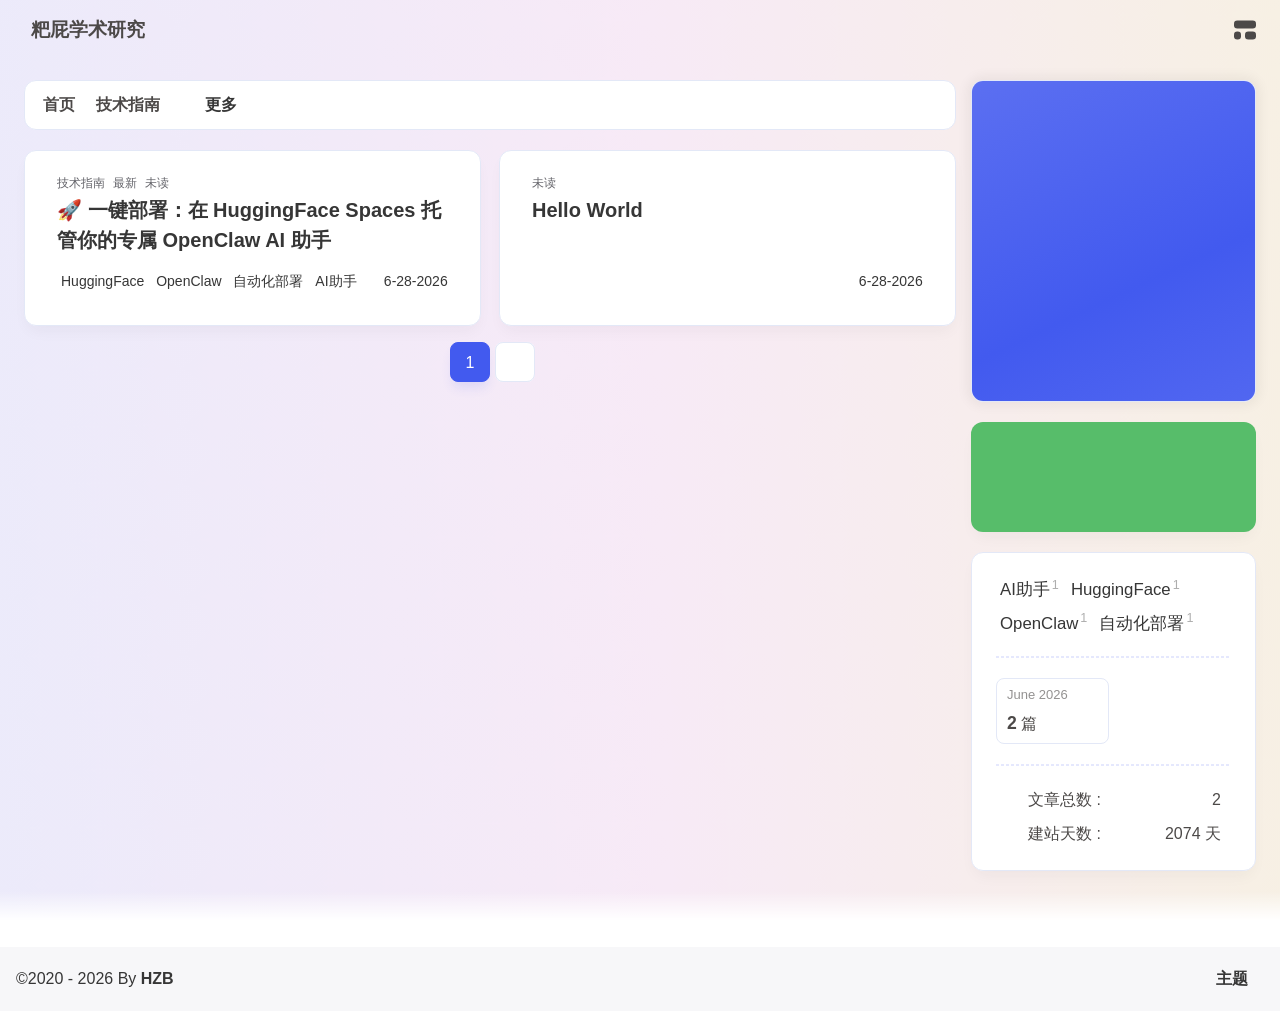
==== commit 57270cc0: "Site updated: 2026-06-28 15:00:22" ====
--- a/index.html
+++ b/index.html
@@ -11,7 +11,7 @@
   root: '/',
   preloader: {"source":3},
   friends_vue_info: undefined,
-  navMusic: true,
+  navMusic: false,
   mainTone: undefined,
   authorStatus: undefined,
   algolia: undefined,
@@ -60,7 +60,7 @@
   isHome: true,
   isHighlightShrink: false,
   isToc: false,
-  postUpdate: '2026-06-28 14:56:55',
+  postUpdate: '2026-06-28 15:00:19',
   postMainColor: '',
 }</script><noscript><style type="text/css">
   #nav {
@@ -203,13 +203,13 @@
 if (true) {
   document.addEventListener('pjax:send', () => { preloader.initLoading() })
   document.addEventListener('pjax:complete', () => { preloader.endLoading() })
-}</script><link rel="stylesheet" href="https://cdn.cbd.int/anzhiyu-theme-static@1.1.10/progress_bar/progress_bar.css"/><script async="async" src="https://cdn.cbd.int/pace-js@1.2.4/pace.min.js" data-pace-options="{ &quot;restartOnRequestAfter&quot;:false,&quot;eventLag&quot;:false}"></script><div class="page" id="body-wrap"><header class="not-top-img" id="page-header"><nav id="nav"><div id="nav-group"><span id="blog_name"><a id="site-name" href="/" accesskey="h"><div class="title">粑屁学术研究</div><i class="anzhiyufont anzhiyu-icon-house-chimney"></i></a></span><div class="mask-name-container"><div id="name-container"><a id="page-name" href="javascript:anzhiyu.scrollToDest(0, 500)">PAGE_NAME</a></div></div><div id="menus"></div><div id="nav-right"><div class="nav-button" id="randomPost_button"><a class="site-page" onclick="toRandomPost()" title="隨機前往一個文章" href="javascript:void(0);"><i class="anzhiyufont anzhiyu-icon-dice"></i></a></div><input id="center-console" type="checkbox"/><label class="widget" for="center-console" title="中控台" onclick="anzhiyu.switchConsole();"><i class="left"></i><i class="widget center"></i><i class="widget right"></i></label><div id="console"><div class="console-card-group-reward"><ul class="reward-all console-card"><li class="reward-item"><a href="https://npm.elemecdn.com/anzhiyu-blog@1.1.6/img/post/common/qrcode-weichat.png" target="_blank"><img class="post-qr-code-img" alt="微信" src= "[data-uri]" onerror="this.onerror=null,this.src=&quot;/img/404.jpg&quot;" data-lazy-src="https://npm.elemecdn.com/anzhiyu-blog@1.1.6/img/post/common/qrcode-weichat.png"/></a><div class="post-qr-code-desc">微信</div></li><li class="reward-item"><a href="https://npm.elemecdn.com/anzhiyu-blog@1.1.6/img/post/common/qrcode-alipay.png" target="_blank"><img class="post-qr-code-img" alt="支付宝" src= "[data-uri]" onerror="this.onerror=null,this.src=&quot;/img/404.jpg&quot;" data-lazy-src="https://npm.elemecdn.com/anzhiyu-blog@1.1.6/img/post/common/qrcode-alipay.png"/></a><div class="post-qr-code-desc">支付宝</div></li></ul></div><div class="console-card-group"><div class="console-card-group-left"><div class="console-card" id="card-newest-comments"><div class="card-content"><div class="author-content-item-tips">互動</div><span class="author-content-item-title"> 最新评论</span></div><div class="aside-list"><span>正在加载中...</span></div></div></div><div class="console-card-group-right"><div class="console-card tags"><div class="card-content"><div class="author-content-item-tips">興趣點</div><span class="author-content-item-title">尋找你感興趣的領域</span><div class="card-tags"><div class="item-headline"></div><div class="card-tag-cloud"><a href="/tags/AI%E5%8A%A9%E6%89%8B/" style="font-size: 1.05rem;">AI助手<sup>1</sup></a><a href="/tags/HuggingFace/" style="font-size: 1.05rem;">HuggingFace<sup>1</sup></a><a href="/tags/OpenClaw/" style="font-size: 1.05rem;">OpenClaw<sup>1</sup></a><a href="/tags/%E8%87%AA%E5%8A%A8%E5%8C%96%E9%83%A8%E7%BD%B2/" style="font-size: 1.05rem;">自动化部署<sup>1</sup></a></div></div><hr/></div></div><div class="console-card history"><div class="item-headline"><i class="anzhiyufont anzhiyu-icon-box-archiv"></i><span>文章</span></div><div class="card-archives"><div class="item-headline"><i class="anzhiyufont anzhiyu-icon-archive"></i><span>归档</span></div><ul class="card-archive-list"><li class="card-archive-list-item"><a class="card-archive-list-link" href="/archives/2026/06/"><span class="card-archive-list-date">June 2026</span><div class="card-archive-list-count-group"><span class="card-archive-list-count">2</span><span>篇</span></div></a></li></ul></div><hr/></div></div></div><div class="button-group"><div class="console-btn-item"><a class="darkmode_switchbutton" title="顯示模式切換" href="javascript:void(0);"><i class="anzhiyufont anzhiyu-icon-moon"></i></a></div><div class="console-btn-item" id="consoleHideAside" onclick="anzhiyu.hideAsideBtn()" title="邊欄顯示控制"><a class="asideSwitch"><i class="anzhiyufont anzhiyu-icon-arrows-left-right"></i></a></div><div class="console-btn-item" id="consoleMusic" onclick="anzhiyu.musicToggle()" title="音樂開關"><a class="music-switch"><i class="anzhiyufont anzhiyu-icon-music"></i></a></div></div><div class="console-mask" onclick="anzhiyu.hideConsole()" href="javascript:void(0);"></div></div><div class="nav-button" id="nav-totop"><a class="totopbtn" href="javascript:void(0);"><i class="anzhiyufont anzhiyu-icon-arrow-up"></i><span id="percent" onclick="anzhiyu.scrollToDest(0,500)">0</span></a></div><div id="toggle-menu"><a class="site-page" href="javascript:void(0);" title="切換"><i class="anzhiyufont anzhiyu-icon-bars"></i></a></div></div></div></nav></header><main id="blog-container"><div class="layout" id="content-inner"><div class="recent-posts" id="recent-posts"><div id="categoryBar"><div class="category-bar" id="category-bar"><div id="catalog-bar"><div id="catalog-list"><div class="catalog-list-item" id="首页"><a href="/">首页</a></div>
+}</script><link rel="stylesheet" href="https://cdn.cbd.int/anzhiyu-theme-static@1.1.10/progress_bar/progress_bar.css"/><script async="async" src="https://cdn.cbd.int/pace-js@1.2.4/pace.min.js" data-pace-options="{ &quot;restartOnRequestAfter&quot;:false,&quot;eventLag&quot;:false}"></script><div class="page" id="body-wrap"><header class="not-top-img" id="page-header"><nav id="nav"><div id="nav-group"><span id="blog_name"><a id="site-name" href="/" accesskey="h"><div class="title">粑屁学术研究</div><i class="anzhiyufont anzhiyu-icon-house-chimney"></i></a></span><div class="mask-name-container"><div id="name-container"><a id="page-name" href="javascript:anzhiyu.scrollToDest(0, 500)">PAGE_NAME</a></div></div><div id="menus"></div><div id="nav-right"><div class="nav-button" id="randomPost_button"><a class="site-page" onclick="toRandomPost()" title="随机前往一个文章" href="javascript:void(0);"><i class="anzhiyufont anzhiyu-icon-dice"></i></a></div><input id="center-console" type="checkbox"/><label class="widget" for="center-console" title="中控台" onclick="anzhiyu.switchConsole();"><i class="left"></i><i class="widget center"></i><i class="widget right"></i></label><div id="console"><div class="console-card-group-reward"><ul class="reward-all console-card"><li class="reward-item"><a href="https://npm.elemecdn.com/anzhiyu-blog@1.1.6/img/post/common/qrcode-weichat.png" target="_blank"><img class="post-qr-code-img" alt="微信" src= "[data-uri]" onerror="this.onerror=null,this.src=&quot;/img/404.jpg&quot;" data-lazy-src="https://npm.elemecdn.com/anzhiyu-blog@1.1.6/img/post/common/qrcode-weichat.png"/></a><div class="post-qr-code-desc">微信</div></li><li class="reward-item"><a href="https://npm.elemecdn.com/anzhiyu-blog@1.1.6/img/post/common/qrcode-alipay.png" target="_blank"><img class="post-qr-code-img" alt="支付宝" src= "[data-uri]" onerror="this.onerror=null,this.src=&quot;/img/404.jpg&quot;" data-lazy-src="https://npm.elemecdn.com/anzhiyu-blog@1.1.6/img/post/common/qrcode-alipay.png"/></a><div class="post-qr-code-desc">支付宝</div></li></ul></div><div class="console-card-group"><div class="console-card-group-left"><div class="console-card" id="card-newest-comments"><div class="card-content"><div class="author-content-item-tips">互动</div><span class="author-content-item-title"> 最新评论</span></div><div class="aside-list"><span>正在加载中...</span></div></div></div><div class="console-card-group-right"><div class="console-card tags"><div class="card-content"><div class="author-content-item-tips">兴趣点</div><span class="author-content-item-title">寻找你感兴趣的领域</span><div class="card-tags"><div class="item-headline"></div><div class="card-tag-cloud"><a href="/tags/AI%E5%8A%A9%E6%89%8B/" style="font-size: 1.05rem;">AI助手<sup>1</sup></a><a href="/tags/HuggingFace/" style="font-size: 1.05rem;">HuggingFace<sup>1</sup></a><a href="/tags/OpenClaw/" style="font-size: 1.05rem;">OpenClaw<sup>1</sup></a><a href="/tags/%E8%87%AA%E5%8A%A8%E5%8C%96%E9%83%A8%E7%BD%B2/" style="font-size: 1.05rem;">自动化部署<sup>1</sup></a></div></div><hr/></div></div><div class="console-card history"><div class="item-headline"><i class="anzhiyufont anzhiyu-icon-box-archiv"></i><span>文章</span></div><div class="card-archives"><div class="item-headline"><i class="anzhiyufont anzhiyu-icon-archive"></i><span>归档</span></div><ul class="card-archive-list"><li class="card-archive-list-item"><a class="card-archive-list-link" href="/archives/2026/06/"><span class="card-archive-list-date">June 2026</span><div class="card-archive-list-count-group"><span class="card-archive-list-count">2</span><span>篇</span></div></a></li></ul></div><hr/></div></div></div><div class="button-group"><div class="console-btn-item"><a class="darkmode_switchbutton" title="显示模式切换" href="javascript:void(0);"><i class="anzhiyufont anzhiyu-icon-moon"></i></a></div><div class="console-btn-item" id="consoleHideAside" onclick="anzhiyu.hideAsideBtn()" title="边栏显示控制"><a class="asideSwitch"><i class="anzhiyufont anzhiyu-icon-arrows-left-right"></i></a></div></div><div class="console-mask" onclick="anzhiyu.hideConsole()" href="javascript:void(0);"></div></div><div class="nav-button" id="nav-totop"><a class="totopbtn" href="javascript:void(0);"><i class="anzhiyufont anzhiyu-icon-arrow-up"></i><span id="percent" onclick="anzhiyu.scrollToDest(0,500)">0</span></a></div><div id="toggle-menu"><a class="site-page" href="javascript:void(0);" title="切换"><i class="anzhiyufont anzhiyu-icon-bars"></i></a></div></div></div></nav></header><main id="blog-container"><div class="layout" id="content-inner"><div class="recent-posts" id="recent-posts"><div id="categoryBar"><div class="category-bar" id="category-bar"><div id="catalog-bar"><div id="catalog-list"><div class="catalog-list-item" id="首页"><a href="/">首页</a></div>
     <div class="catalog-list-item" id="/categories/技术指南/">
       <a href="/categories/技术指南/">
         技术指南
       </a>
     </div>
-    </div><div class="category-bar-next" id="category-bar-next" onclick="anzhiyu.scrollCategoryBarToRight()"><i class="anzhiyufont anzhiyu-icon-angle-double-right"></i></div><a class="catalog-more" href="/categories/">更多</a></div></div></div><div class="recent-post-item lastestpost-item" onclick="pjax.loadUrl('/2026/06/28/huggingface-spaces-deploy/')"><div class="recent-post-info no-cover"><div class="recent-post-info-top"><div class="recent-post-info-top-tips"><div class="article-categories-original">技术指南</div><span class="newPost">最新</span><a class="unvisited-post" href="/2026/06/28/huggingface-spaces-deploy/" title="🚀 一键部署：在 HuggingFace Spaces 托管你的专属 OpenClaw AI 助手">未讀</a></div><a class="article-title" href="/2026/06/28/huggingface-spaces-deploy/" title="🚀 一键部署：在 HuggingFace Spaces 托管你的专属 OpenClaw AI 助手">🚀 一键部署：在 HuggingFace Spaces 托管你的专属 OpenClaw AI 助手</a></div><div class="article-meta-wrap"><span class="post-meta-date"><i class="anzhiyufont anzhiyu-icon-calendar-days" style="font-size: 15px; display:none"></i><span class="article-meta-label">发表于</span><time datetime="2026-06-28T14:10:00.000Z" title="发表于 2026-06-28 14:10:00" time="2026-06-28 14:10:00">2026-06-28</time><time class="time_hidden" datetime="2026-06-28T14:08:41.828Z" title="更新于 2026-06-28 14:08:41" time="2026-06-28 14:08:41">2026-06-28</time></span><span class="article-meta tags"><a class="article-meta__tags" href="/tags/HuggingFace/" event.cancelbubble onclick="window.event.cancelBubble=true;"><span> <i class="anzhiyufont anzhiyu-icon-hashtag"></i>HuggingFace</span></a><a class="article-meta__tags" href="/tags/OpenClaw/" event.cancelbubble onclick="window.event.cancelBubble=true;"><span> <i class="anzhiyufont anzhiyu-icon-hashtag"></i>OpenClaw</span></a><a class="article-meta__tags" href="/tags/%E8%87%AA%E5%8A%A8%E5%8C%96%E9%83%A8%E7%BD%B2/" event.cancelbubble onclick="window.event.cancelBubble=true;"><span> <i class="anzhiyufont anzhiyu-icon-hashtag"></i>自动化部署</span></a><a class="article-meta__tags" href="/tags/AI%E5%8A%A9%E6%89%8B/" event.cancelbubble onclick="window.event.cancelBubble=true;"><span> <i class="anzhiyufont anzhiyu-icon-hashtag"></i>AI助手</span></a></span></div><div class="content">想要一个能 24 小时在线、支持多模型调度、且能帮你管理博客的 AI 助手吗？
+    </div><div class="category-bar-next" id="category-bar-next" onclick="anzhiyu.scrollCategoryBarToRight()"><i class="anzhiyufont anzhiyu-icon-angle-double-right"></i></div><a class="catalog-more" href="/categories/">更多</a></div></div></div><div class="recent-post-item lastestpost-item" onclick="pjax.loadUrl('/2026/06/28/huggingface-spaces-deploy/')"><div class="recent-post-info no-cover"><div class="recent-post-info-top"><div class="recent-post-info-top-tips"><div class="article-categories-original">技术指南</div><span class="newPost">最新</span><a class="unvisited-post" href="/2026/06/28/huggingface-spaces-deploy/" title="🚀 一键部署：在 HuggingFace Spaces 托管你的专属 OpenClaw AI 助手">未读</a></div><a class="article-title" href="/2026/06/28/huggingface-spaces-deploy/" title="🚀 一键部署：在 HuggingFace Spaces 托管你的专属 OpenClaw AI 助手">🚀 一键部署：在 HuggingFace Spaces 托管你的专属 OpenClaw AI 助手</a></div><div class="article-meta-wrap"><span class="post-meta-date"><i class="anzhiyufont anzhiyu-icon-calendar-days" style="font-size: 15px; display:none"></i><span class="article-meta-label">发表于</span><time datetime="2026-06-28T14:10:00.000Z" title="发表于 2026-06-28 14:10:00" time="2026-06-28 14:10:00">2026-06-28</time><time class="time_hidden" datetime="2026-06-28T14:08:41.828Z" title="更新于 2026-06-28 14:08:41" time="2026-06-28 14:08:41">2026-06-28</time></span><span class="article-meta tags"><a class="article-meta__tags" href="/tags/HuggingFace/" event.cancelbubble onclick="window.event.cancelBubble=true;"><span> <i class="anzhiyufont anzhiyu-icon-hashtag"></i>HuggingFace</span></a><a class="article-meta__tags" href="/tags/OpenClaw/" event.cancelbubble onclick="window.event.cancelBubble=true;"><span> <i class="anzhiyufont anzhiyu-icon-hashtag"></i>OpenClaw</span></a><a class="article-meta__tags" href="/tags/%E8%87%AA%E5%8A%A8%E5%8C%96%E9%83%A8%E7%BD%B2/" event.cancelbubble onclick="window.event.cancelBubble=true;"><span> <i class="anzhiyufont anzhiyu-icon-hashtag"></i>自动化部署</span></a><a class="article-meta__tags" href="/tags/AI%E5%8A%A9%E6%89%8B/" event.cancelbubble onclick="window.event.cancelBubble=true;"><span> <i class="anzhiyufont anzhiyu-icon-hashtag"></i>AI助手</span></a></span></div><div class="content">想要一个能 24 小时在线、支持多模型调度、且能帮你管理博客的 AI 助手吗？
 通过 HuggingFace Spaces，你可以利用其强大的 Docker 托管能力，快速部署一套完整的 OpenClaw 环境。本教程将摒弃繁琐的手动复制代码步骤，直接通过 GitHub 仓库同步 实现“零代码”部署。
 🌟 方案优势
 无需写代码：直接同步预配置仓库，无需手动创建文件。
@@ -227,7 +227,7 @@
 
 
 第二步：创建 HuggingFace Space
-登录 Hug ...</div></div></div><div class="recent-post-item" onclick="pjax.loadUrl('/2026/06/28/hello-world/')"><div class="recent-post-info no-cover"><div class="recent-post-info-top"><div class="recent-post-info-top-tips"><a class="unvisited-post" href="/2026/06/28/hello-world/" title="Hello World">未讀</a></div><a class="article-title" href="/2026/06/28/hello-world/" title="Hello World">Hello World</a></div><div class="article-meta-wrap"><span class="post-meta-date"><i class="anzhiyufont anzhiyu-icon-calendar-days" style="font-size: 15px; display:none"></i><span class="article-meta-label">发表于</span><time datetime="2026-06-28T12:13:54.469Z" title="发表于 2026-06-28 12:13:54" time="2026-06-28 12:13:54">2026-06-28</time><time class="time_hidden" datetime="2026-06-28T12:13:54.469Z" title="更新于 2026-06-28 12:13:54" time="2026-06-28 12:13:54">2026-06-28</time></span></div><div class="content">Welcome to Hexo! This is your very first post. Check documentation for more info. If you get any problems when using Hexo, you can find the answer in troubleshooting or you can ask me on GitHub.
+登录 Hug ...</div></div></div><div class="recent-post-item" onclick="pjax.loadUrl('/2026/06/28/hello-world/')"><div class="recent-post-info no-cover"><div class="recent-post-info-top"><div class="recent-post-info-top-tips"><a class="unvisited-post" href="/2026/06/28/hello-world/" title="Hello World">未读</a></div><a class="article-title" href="/2026/06/28/hello-world/" title="Hello World">Hello World</a></div><div class="article-meta-wrap"><span class="post-meta-date"><i class="anzhiyufont anzhiyu-icon-calendar-days" style="font-size: 15px; display:none"></i><span class="article-meta-label">发表于</span><time datetime="2026-06-28T12:13:54.469Z" title="发表于 2026-06-28 12:13:54" time="2026-06-28 12:13:54">2026-06-28</time><time class="time_hidden" datetime="2026-06-28T12:13:54.469Z" title="更新于 2026-06-28 12:13:54" time="2026-06-28 12:13:54">2026-06-28</time></span></div><div class="content">Welcome to Hexo! This is your very first post. Check documentation for more info. If you get any problems when using Hexo, you can find the answer in troubleshooting or you can ask me on GitHub.
 Quick StartCreate a new post1$ hexo new &quot;My New Post&quot;
 
 More info: Writing
@@ -240,7 +240,7 @@
 Deploy to remote sites1$ hexo deploy
 
 More info: Deployment
-</div></div></div><nav id="pagination"><div class="pagination"><span class="page-number current">1</span><div class="toPageGroup"><input id="toPageText" oninput="value=value.replace(/[^0-9]/g,'')" maxlength="3" onkeyup="this.value=this.value.replace(/[^u4e00-u9fa5w]/g,'')" aria-label="toPage"><a id="toPageButton" onclick="anzhiyu.toPage()"><i class="anzhiyufont anzhiyu-icon-angles-right" style="font-weight: inherit; font-size: 1rem;"></i></a></div></div></nav></div><div class="aside-content" id="aside-content"><div class="card-widget card-info"><div class="card-content"><div class="author-info-avatar"><img class="avatar-img" src= "[data-uri]" onerror="this.onerror=null,this.src=&quot;/img/404.jpg&quot;" data-lazy-src="https://bu.dusays.com/2023/04/27/64496e511b09c.jpg" onerror="this.onerror=null;this.src='/img/friend_404.gif'" alt="avatar"/></div><div class="author-info__description"></div></div></div><div class="card-widget anzhiyu-right-widget" id="card-wechat" onclick="null"><div id="flip-wrapper"><div id="flip-content"><div class="face" style="background: url(https://bu.dusays.com/2023/01/13/63c02edf44033.png) center center / 100% no-repeat"></div><div class="back face" style="background: url(https://bu.dusays.com/2023/05/13/645fa415e8694.png) center center / 100% no-repeat"></div></div></div></div><div class="sticky_layout"><div class="card-widget"><div class="card-tags"><div class="item-headline"></div><div class="card-tag-cloud"><a href="/tags/AI%E5%8A%A9%E6%89%8B/" style="font-size: 1.05rem;">AI助手<sup>1</sup></a><a href="/tags/HuggingFace/" style="font-size: 1.05rem;">HuggingFace<sup>1</sup></a><a href="/tags/OpenClaw/" style="font-size: 1.05rem;">OpenClaw<sup>1</sup></a><a href="/tags/%E8%87%AA%E5%8A%A8%E5%8C%96%E9%83%A8%E7%BD%B2/" style="font-size: 1.05rem;">自动化部署<sup>1</sup></a></div></div><hr/><div class="card-archives"><div class="item-headline"><i class="anzhiyufont anzhiyu-icon-archive"></i><span>归档</span></div><ul class="card-archive-list"><li class="card-archive-list-item"><a class="card-archive-list-link" href="/archives/2026/06/"><span class="card-archive-list-date">June 2026</span><div class="card-archive-list-count-group"><span class="card-archive-list-count">2</span><span>篇</span></div></a></li></ul></div><hr/><div class="card-webinfo"><div class="item-headline"><i class="anzhiyufont anzhiyu-icon-chart-line"></i><span>网站资讯</span></div><div class="webinfo"><div class="webinfo-item"><div class="webinfo-item-title"><i class="anzhiyufont anzhiyu-icon-file-lines"></i><div class="item-name">文章总数 :</div></div><div class="item-count">2</div></div><div class="webinfo-item"><div class="webinfo-item-title"><i class="anzhiyufont anzhiyu-icon-stopwatch"></i><div class="item-name">建站天数 :</div></div><div class="item-count" id="runtimeshow" data-publishDate="2021-04-01T00:00:00.000Z"><i class="anzhiyufont anzhiyu-icon-spinner anzhiyu-spin"></i></div></div></div></div></div></div></div></div></main><footer id="footer"><div id="footer-wrap"></div><div id="footer-bar"><div class="footer-bar-links"><div class="footer-bar-left"><div id="footer-bar-tips"><div class="copyright">&copy;2020 - 2026 By <a class="footer-bar-link" href="/" title="HZB" target="_blank">HZB</a></div></div><div id="footer-type-tips"></div></div><div class="footer-bar-right"><a class="footer-bar-link" target="_blank" rel="noopener" href="https://github.com/anzhiyu-c/hexo-theme-anzhiyu" title="主题">主题</a></div></div></div></footer></div><div id="sidebar"><div id="menu-mask"></div><div id="sidebar-menus"><div class="sidebar-site-data site-data is-center"><a href="/archives/" title="archive"><div class="headline">文章</div><div class="length-num">2</div></a><a href="/tags/" title="tag"><div class="headline">标签</div><div class="length-num">4</div></a><a href="/categories/" title="category"><div class="headline">分类</div><div class="length-num">1</div></a></div><span class="sidebar-menu-item-title">功能</span><div class="sidebar-menu-item"><a class="darkmode_switchbutton menu-child" href="javascript:void(0);" title="显示模式"><i class="anzhiyufont anzhiyu-icon-circle-half-stroke"></i><span>显示模式</span></a></div><div class="back-menu-list-groups"><div class="back-menu-list-group"><div class="back-menu-list-title">网页</div><div class="back-menu-list"><a class="back-menu-item" target="_blank" rel="noopener" href="https://hexo.anheyu.com/" title="博客"><img class="back-menu-item-icon" src= "[data-uri]" onerror="this.onerror=null,this.src=&quot;/img/404.jpg&quot;" data-lazy-src="/img/favicon.ico" alt="博客"/><span class="back-menu-item-text">博客</span></a></div></div><div class="back-menu-list-group"><div class="back-menu-list-title">项目</div><div class="back-menu-list"><a class="back-menu-item" target="_blank" rel="noopener" href="https://image.anheyu.com/" title="安知鱼图床"><img class="back-menu-item-icon" src= "[data-uri]" onerror="this.onerror=null,this.src=&quot;/img/404.jpg&quot;" data-lazy-src="https://image.anheyu.com/favicon.ico" alt="安知鱼图床"/><span class="back-menu-item-text">安知鱼图床</span></a></div></div></div><span class="sidebar-menu-item-title">标签</span><div class="card-tags"><div class="item-headline"></div><div class="card-tag-cloud"><a href="/tags/AI%E5%8A%A9%E6%89%8B/" style="font-size: 0.88rem;">AI助手<sup>1</sup></a><a href="/tags/HuggingFace/" style="font-size: 0.88rem;">HuggingFace<sup>1</sup></a><a href="/tags/OpenClaw/" style="font-size: 0.88rem;">OpenClaw<sup>1</sup></a><a href="/tags/%E8%87%AA%E5%8A%A8%E5%8C%96%E9%83%A8%E7%BD%B2/" style="font-size: 0.88rem;">自动化部署<sup>1</sup></a></div></div><hr/></div></div><div id="rightside"><div id="rightside-config-hide"><button id="translateLink" type="button" title="简繁转换">繁</button><button id="darkmode" type="button" title="浅色和深色模式转换"><i class="anzhiyufont anzhiyu-icon-circle-half-stroke"></i></button><button id="hide-aside-btn" type="button" title="单栏和双栏切换"><i class="anzhiyufont anzhiyu-icon-arrows-left-right"></i></button></div><div id="rightside-config-show"><button id="rightside-config" type="button" title="设置"><i class="anzhiyufont anzhiyu-icon-gear"></i></button><button id="go-up" type="button" title="回到顶部"><i class="anzhiyufont anzhiyu-icon-arrow-up"></i></button></div></div><div id="nav-music"><a id="nav-music-hoverTips" onclick="anzhiyu.musicToggle()" accesskey="m">播放音乐</a><div id="console-music-bg"></div><meting-js id="8152976493" server="netease" type="playlist" mutex="true" preload="none" theme="var(--anzhiyu-main)" data-lrctype="0" order="random" volume="0.7"></meting-js></div><div id="rightMenu"><div class="rightMenu-group rightMenu-small"><div class="rightMenu-item" id="menu-backward"><i class="anzhiyufont anzhiyu-icon-arrow-left"></i></div><div class="rightMenu-item" id="menu-forward"><i class="anzhiyufont anzhiyu-icon-arrow-right"></i></div><div class="rightMenu-item" id="menu-refresh"><i class="anzhiyufont anzhiyu-icon-arrow-rotate-right" style="font-size: 1rem;"></i></div><div class="rightMenu-item" id="menu-top"><i class="anzhiyufont anzhiyu-icon-arrow-up"></i></div></div><div class="rightMenu-group rightMenu-line rightMenuPlugin"><div class="rightMenu-item" id="menu-copytext"><i class="anzhiyufont anzhiyu-icon-copy"></i><span>复制选中文本</span></div><div class="rightMenu-item" id="menu-pastetext"><i class="anzhiyufont anzhiyu-icon-paste"></i><span>粘贴文本</span></div><a class="rightMenu-item" id="menu-commenttext"><i class="anzhiyufont anzhiyu-icon-comment-medical"></i><span>引用到评论</span></a><div class="rightMenu-item" id="menu-newwindow"><i class="anzhiyufont anzhiyu-icon-window-restore"></i><span>新窗口打开</span></div><div class="rightMenu-item" id="menu-copylink"><i class="anzhiyufont anzhiyu-icon-link"></i><span>复制链接地址</span></div><div class="rightMenu-item" id="menu-copyimg"><i class="anzhiyufont anzhiyu-icon-images"></i><span>复制此图片</span></div><div class="rightMenu-item" id="menu-downloadimg"><i class="anzhiyufont anzhiyu-icon-download"></i><span>下载此图片</span></div><div class="rightMenu-item" id="menu-newwindowimg"><i class="anzhiyufont anzhiyu-icon-window-restore"></i><span>新窗口打开图片</span></div><div class="rightMenu-item" id="menu-search"><i class="anzhiyufont anzhiyu-icon-magnifying-glass"></i><span>站内搜索</span></div><div class="rightMenu-item" id="menu-searchBaidu"><i class="anzhiyufont anzhiyu-icon-magnifying-glass"></i><span>百度搜索</span></div><div class="rightMenu-item" id="menu-music-toggle"><i class="anzhiyufont anzhiyu-icon-play"></i><span>播放音乐</span></div><div class="rightMenu-item" id="menu-music-back"><i class="anzhiyufont anzhiyu-icon-backward"></i><span>切换到上一首</span></div><div class="rightMenu-item" id="menu-music-forward"><i class="anzhiyufont anzhiyu-icon-forward"></i><span>切换到下一首</span></div><div class="rightMenu-item" id="menu-music-playlist" onclick="window.open(&quot;https://y.qq.com/n/ryqq/playlist/8802438608&quot;, &quot;_blank&quot;);" style="display: none;"><i class="anzhiyufont anzhiyu-icon-radio"></i><span>查看所有歌曲</span></div><div class="rightMenu-item" id="menu-music-copyMusicName"><i class="anzhiyufont anzhiyu-icon-copy"></i><span>复制歌名</span></div></div><div class="rightMenu-group rightMenu-line rightMenuOther"><a class="rightMenu-item menu-link" id="menu-randomPost"><i class="anzhiyufont anzhiyu-icon-shuffle"></i><span>随便逛逛</span></a><a class="rightMenu-item menu-link" href="/categories/"><i class="anzhiyufont anzhiyu-icon-cube"></i><span>博客分类</span></a><a class="rightMenu-item menu-link" href="/tags/"><i class="anzhiyufont anzhiyu-icon-tags"></i><span>文章标签</span></a></div><div class="rightMenu-group rightMenu-line rightMenuOther"><a class="rightMenu-item" id="menu-copy" href="javascript:void(0);"><i class="anzhiyufont anzhiyu-icon-copy"></i><span>复制地址</span></a><a class="rightMenu-item" id="menu-commentBarrage" href="javascript:void(0);"><i class="anzhiyufont anzhiyu-icon-message"></i><span class="menu-commentBarrage-text">关闭热评</span></a><a class="rightMenu-item" id="menu-darkmode" href="javascript:void(0);"><i class="anzhiyufont anzhiyu-icon-circle-half-stroke"></i><span class="menu-darkmode-text">深色模式</span></a><a class="rightMenu-item" id="menu-translate" href="javascript:void(0);"><i class="anzhiyufont anzhiyu-icon-language"></i><span>轉為繁體</span></a></div></div><div id="rightmenu-mask"></div><div><script src="/js/utils.js"></script><script src="/js/main.js"></script><script src="/js/tw_cn.js"></script><script src="https://cdn.cbd.int/@fancyapps/ui@6.1.6/dist/fancybox/fancybox.umd.js"></script><script src="https://cdn.cbd.int/instant.page@5.2.0/instantpage.js" type="module"></script><script src="https://cdn.cbd.int/vanilla-lazyload@19.1.3/dist/lazyload.iife.min.js"></script><script src="https://cdn.cbd.int/node-snackbar@0.1.16/dist/snackbar.min.js"></script><canvas id="universe"></canvas><script async src="https://npm.elemecdn.com/anzhiyu-theme-static@1.0.0/dark/dark.js"></script><script>// 消除控制台打印
+</div></div></div><nav id="pagination"><div class="pagination"><span class="page-number current">1</span><div class="toPageGroup"><input id="toPageText" oninput="value=value.replace(/[^0-9]/g,'')" maxlength="3" onkeyup="this.value=this.value.replace(/[^u4e00-u9fa5w]/g,'')" aria-label="toPage"><a id="toPageButton" onclick="anzhiyu.toPage()"><i class="anzhiyufont anzhiyu-icon-angles-right" style="font-weight: inherit; font-size: 1rem;"></i></a></div></div></nav></div><div class="aside-content" id="aside-content"><div class="card-widget card-info"><div class="card-content"><div class="author-info-avatar"><img class="avatar-img" src= "[data-uri]" onerror="this.onerror=null,this.src=&quot;/img/404.jpg&quot;" data-lazy-src="https://bu.dusays.com/2023/04/27/64496e511b09c.jpg" onerror="this.onerror=null;this.src='/img/friend_404.gif'" alt="avatar"/></div><div class="author-info__description"></div></div></div><div class="card-widget anzhiyu-right-widget" id="card-wechat" onclick="null"><div id="flip-wrapper"><div id="flip-content"><div class="face" style="background: url(https://bu.dusays.com/2023/01/13/63c02edf44033.png) center center / 100% no-repeat"></div><div class="back face" style="background: url(https://bu.dusays.com/2023/05/13/645fa415e8694.png) center center / 100% no-repeat"></div></div></div></div><div class="sticky_layout"><div class="card-widget"><div class="card-tags"><div class="item-headline"></div><div class="card-tag-cloud"><a href="/tags/AI%E5%8A%A9%E6%89%8B/" style="font-size: 1.05rem;">AI助手<sup>1</sup></a><a href="/tags/HuggingFace/" style="font-size: 1.05rem;">HuggingFace<sup>1</sup></a><a href="/tags/OpenClaw/" style="font-size: 1.05rem;">OpenClaw<sup>1</sup></a><a href="/tags/%E8%87%AA%E5%8A%A8%E5%8C%96%E9%83%A8%E7%BD%B2/" style="font-size: 1.05rem;">自动化部署<sup>1</sup></a></div></div><hr/><div class="card-archives"><div class="item-headline"><i class="anzhiyufont anzhiyu-icon-archive"></i><span>归档</span></div><ul class="card-archive-list"><li class="card-archive-list-item"><a class="card-archive-list-link" href="/archives/2026/06/"><span class="card-archive-list-date">June 2026</span><div class="card-archive-list-count-group"><span class="card-archive-list-count">2</span><span>篇</span></div></a></li></ul></div><hr/><div class="card-webinfo"><div class="item-headline"><i class="anzhiyufont anzhiyu-icon-chart-line"></i><span>网站资讯</span></div><div class="webinfo"><div class="webinfo-item"><div class="webinfo-item-title"><i class="anzhiyufont anzhiyu-icon-file-lines"></i><div class="item-name">文章总数 :</div></div><div class="item-count">2</div></div><div class="webinfo-item"><div class="webinfo-item-title"><i class="anzhiyufont anzhiyu-icon-stopwatch"></i><div class="item-name">建站天数 :</div></div><div class="item-count" id="runtimeshow" data-publishDate="2021-04-01T00:00:00.000Z"><i class="anzhiyufont anzhiyu-icon-spinner anzhiyu-spin"></i></div></div></div></div></div></div></div></div></main><footer id="footer"><div id="footer-wrap"></div><div id="footer-bar"><div class="footer-bar-links"><div class="footer-bar-left"><div id="footer-bar-tips"><div class="copyright">&copy;2020 - 2026 By <a class="footer-bar-link" href="/" title="HZB" target="_blank">HZB</a></div></div><div id="footer-type-tips"></div></div><div class="footer-bar-right"><a class="footer-bar-link" target="_blank" rel="noopener" href="https://github.com/anzhiyu-c/hexo-theme-anzhiyu" title="主题">主题</a></div></div></div></footer></div><div id="sidebar"><div id="menu-mask"></div><div id="sidebar-menus"><div class="sidebar-site-data site-data is-center"><a href="/archives/" title="archive"><div class="headline">文章</div><div class="length-num">2</div></a><a href="/tags/" title="tag"><div class="headline">标签</div><div class="length-num">4</div></a><a href="/categories/" title="category"><div class="headline">分类</div><div class="length-num">1</div></a></div><span class="sidebar-menu-item-title">功能</span><div class="sidebar-menu-item"><a class="darkmode_switchbutton menu-child" href="javascript:void(0);" title="显示模式"><i class="anzhiyufont anzhiyu-icon-circle-half-stroke"></i><span>显示模式</span></a></div><div class="back-menu-list-groups"><div class="back-menu-list-group"><div class="back-menu-list-title">网页</div><div class="back-menu-list"><a class="back-menu-item" target="_blank" rel="noopener" href="https://hexo.anheyu.com/" title="博客"><img class="back-menu-item-icon" src= "[data-uri]" onerror="this.onerror=null,this.src=&quot;/img/404.jpg&quot;" data-lazy-src="/img/favicon.ico" alt="博客"/><span class="back-menu-item-text">博客</span></a></div></div><div class="back-menu-list-group"><div class="back-menu-list-title">项目</div><div class="back-menu-list"><a class="back-menu-item" target="_blank" rel="noopener" href="https://image.anheyu.com/" title="安知鱼图床"><img class="back-menu-item-icon" src= "[data-uri]" onerror="this.onerror=null,this.src=&quot;/img/404.jpg&quot;" data-lazy-src="https://image.anheyu.com/favicon.ico" alt="安知鱼图床"/><span class="back-menu-item-text">安知鱼图床</span></a></div></div></div><span class="sidebar-menu-item-title">标签</span><div class="card-tags"><div class="item-headline"></div><div class="card-tag-cloud"><a href="/tags/AI%E5%8A%A9%E6%89%8B/" style="font-size: 0.88rem;">AI助手<sup>1</sup></a><a href="/tags/HuggingFace/" style="font-size: 0.88rem;">HuggingFace<sup>1</sup></a><a href="/tags/OpenClaw/" style="font-size: 0.88rem;">OpenClaw<sup>1</sup></a><a href="/tags/%E8%87%AA%E5%8A%A8%E5%8C%96%E9%83%A8%E7%BD%B2/" style="font-size: 0.88rem;">自动化部署<sup>1</sup></a></div></div><hr/></div></div><div id="rightside"><div id="rightside-config-hide"><button id="translateLink" type="button" title="简繁转换">繁</button><button id="darkmode" type="button" title="浅色和深色模式转换"><i class="anzhiyufont anzhiyu-icon-circle-half-stroke"></i></button><button id="hide-aside-btn" type="button" title="单栏和双栏切换"><i class="anzhiyufont anzhiyu-icon-arrows-left-right"></i></button></div><div id="rightside-config-show"><button id="rightside-config" type="button" title="设置"><i class="anzhiyufont anzhiyu-icon-gear"></i></button><button id="go-up" type="button" title="回到顶部"><i class="anzhiyufont anzhiyu-icon-arrow-up"></i></button></div></div><div id="rightMenu"><div class="rightMenu-group rightMenu-small"><div class="rightMenu-item" id="menu-backward"><i class="anzhiyufont anzhiyu-icon-arrow-left"></i></div><div class="rightMenu-item" id="menu-forward"><i class="anzhiyufont anzhiyu-icon-arrow-right"></i></div><div class="rightMenu-item" id="menu-refresh"><i class="anzhiyufont anzhiyu-icon-arrow-rotate-right" style="font-size: 1rem;"></i></div><div class="rightMenu-item" id="menu-top"><i class="anzhiyufont anzhiyu-icon-arrow-up"></i></div></div><div class="rightMenu-group rightMenu-line rightMenuPlugin"><div class="rightMenu-item" id="menu-copytext"><i class="anzhiyufont anzhiyu-icon-copy"></i><span>复制选中文本</span></div><div class="rightMenu-item" id="menu-pastetext"><i class="anzhiyufont anzhiyu-icon-paste"></i><span>粘贴文本</span></div><a class="rightMenu-item" id="menu-commenttext"><i class="anzhiyufont anzhiyu-icon-comment-medical"></i><span>引用到评论</span></a><div class="rightMenu-item" id="menu-newwindow"><i class="anzhiyufont anzhiyu-icon-window-restore"></i><span>新窗口打开</span></div><div class="rightMenu-item" id="menu-copylink"><i class="anzhiyufont anzhiyu-icon-link"></i><span>复制链接地址</span></div><div class="rightMenu-item" id="menu-copyimg"><i class="anzhiyufont anzhiyu-icon-images"></i><span>复制此图片</span></div><div class="rightMenu-item" id="menu-downloadimg"><i class="anzhiyufont anzhiyu-icon-download"></i><span>下载此图片</span></div><div class="rightMenu-item" id="menu-newwindowimg"><i class="anzhiyufont anzhiyu-icon-window-restore"></i><span>新窗口打开图片</span></div><div class="rightMenu-item" id="menu-search"><i class="anzhiyufont anzhiyu-icon-magnifying-glass"></i><span>站内搜索</span></div><div class="rightMenu-item" id="menu-searchBaidu"><i class="anzhiyufont anzhiyu-icon-magnifying-glass"></i><span>百度搜索</span></div><div class="rightMenu-item" id="menu-music-toggle"><i class="anzhiyufont anzhiyu-icon-play"></i><span>播放音乐</span></div><div class="rightMenu-item" id="menu-music-back"><i class="anzhiyufont anzhiyu-icon-backward"></i><span>切换到上一首</span></div><div class="rightMenu-item" id="menu-music-forward"><i class="anzhiyufont anzhiyu-icon-forward"></i><span>切换到下一首</span></div><div class="rightMenu-item" id="menu-music-playlist" onclick="window.open(&quot;https://y.qq.com/n/ryqq/playlist/8802438608&quot;, &quot;_blank&quot;);" style="display: none;"><i class="anzhiyufont anzhiyu-icon-radio"></i><span>查看所有歌曲</span></div><div class="rightMenu-item" id="menu-music-copyMusicName"><i class="anzhiyufont anzhiyu-icon-copy"></i><span>复制歌名</span></div></div><div class="rightMenu-group rightMenu-line rightMenuOther"><a class="rightMenu-item menu-link" id="menu-randomPost"><i class="anzhiyufont anzhiyu-icon-shuffle"></i><span>随便逛逛</span></a><a class="rightMenu-item menu-link" href="/categories/"><i class="anzhiyufont anzhiyu-icon-cube"></i><span>博客分类</span></a><a class="rightMenu-item menu-link" href="/tags/"><i class="anzhiyufont anzhiyu-icon-tags"></i><span>文章标签</span></a></div><div class="rightMenu-group rightMenu-line rightMenuOther"><a class="rightMenu-item" id="menu-copy" href="javascript:void(0);"><i class="anzhiyufont anzhiyu-icon-copy"></i><span>复制地址</span></a><a class="rightMenu-item" id="menu-commentBarrage" href="javascript:void(0);"><i class="anzhiyufont anzhiyu-icon-message"></i><span class="menu-commentBarrage-text">关闭热评</span></a><a class="rightMenu-item" id="menu-darkmode" href="javascript:void(0);"><i class="anzhiyufont anzhiyu-icon-circle-half-stroke"></i><span class="menu-darkmode-text">深色模式</span></a><a class="rightMenu-item" id="menu-translate" href="javascript:void(0);"><i class="anzhiyufont anzhiyu-icon-language"></i><span>轉為繁體</span></a></div></div><div id="rightmenu-mask"></div><div><script src="/js/utils.js"></script><script src="/js/main.js"></script><script src="/js/tw_cn.js"></script><script src="https://cdn.cbd.int/@fancyapps/ui@6.1.6/dist/fancybox/fancybox.umd.js"></script><script src="https://cdn.cbd.int/instant.page@5.2.0/instantpage.js" type="module"></script><script src="https://cdn.cbd.int/vanilla-lazyload@19.1.3/dist/lazyload.iife.min.js"></script><script src="https://cdn.cbd.int/node-snackbar@0.1.16/dist/snackbar.min.js"></script><canvas id="universe"></canvas><script async src="https://npm.elemecdn.com/anzhiyu-theme-static@1.0.0/dark/dark.js"></script><script>// 消除控制台打印
 var HoldLog = console.log;
 console.log = function () {};
 let now1 = new Date();
